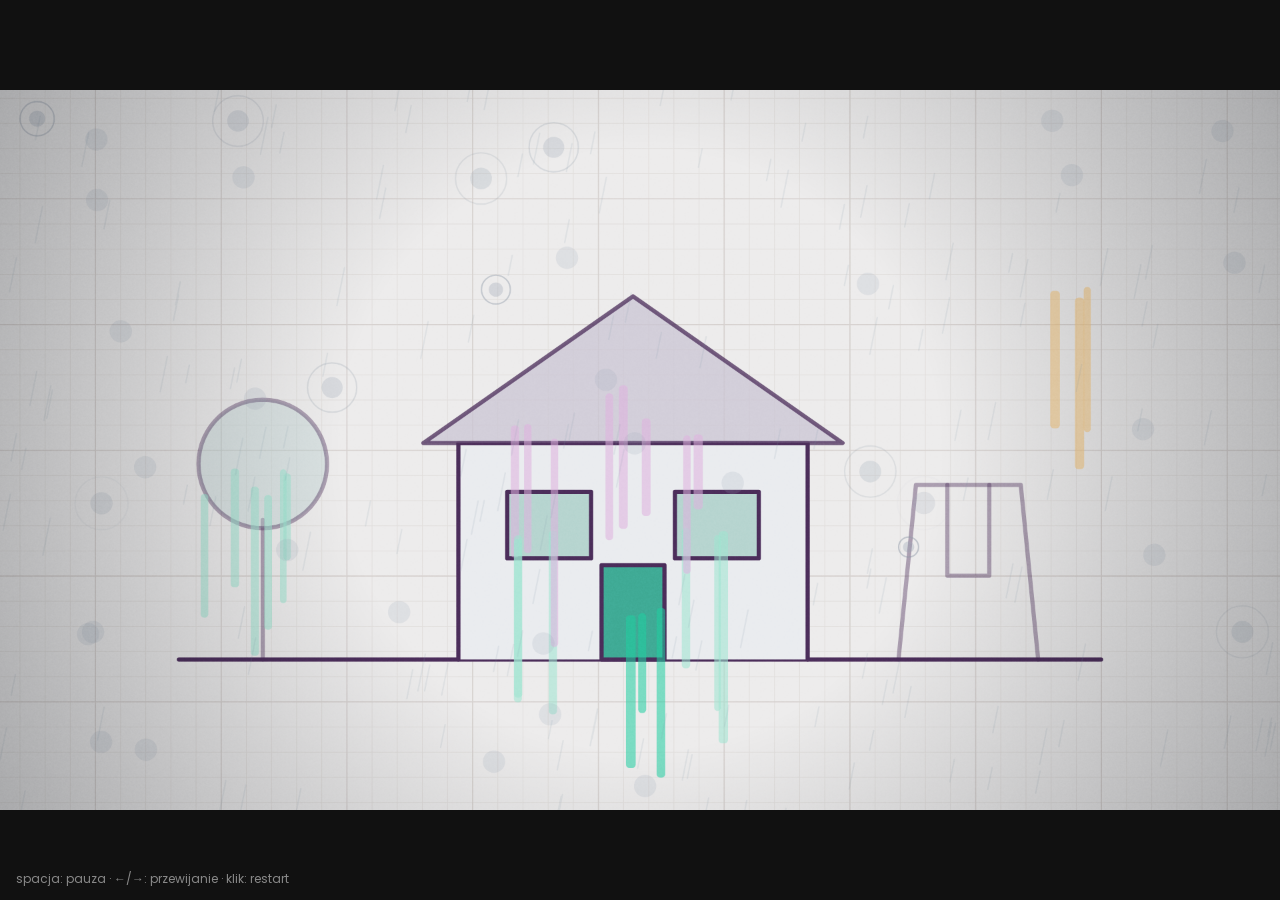
==== motion/budoexpert-dwa-swiaty/film.html @ 75840482 "Dwa światy budowania: explainer 2D z polskim lektorem wg storyboardu v3 Silnik animacji (film.html, " ====
<!doctype html>
<html lang="pl">
<head>
<meta charset="utf-8">
<meta name="viewport" content="width=device-width, initial-scale=1">
<title>Dwa światy budowania</title>
<link rel="stylesheet" href="../budoexpert-promo/fonts.css">
<style>
  html, body { margin: 0; height: 100%; background: #111; overflow: hidden; }
  body { display: grid; place-items: center; }
  canvas { width: min(100vw, calc(100vh * 16 / 9)); height: auto; display: block; }
  #hint { position: fixed; bottom: 12px; left: 16px; color: #ffffff80; font: 12px Poppins, sans-serif; }
</style>
</head>
<body>
<canvas id="c" width="1920" height="1080"></canvas>
<div id="hint">spacja: pauza · ←/→: przewijanie · klik: restart</div>
<script src="timeline.js"></script>
<script>
/* =====================================================================
   BUDOEXPERT — „Dwa światy budowania” (storyboard v3, 1920×1080, 25 kl/s)
   Deterministyczny render(t) → render.mjs renderuje go do MP4.
   Oś czasu (start i długość ujęć) liczy voiceover.py z długości kwestii lektora.
   Ujęcia: funkcje SH['01A'](ctx, u, d), u = czas od początku ujęcia, d = jego długość.
   ===================================================================== */
const W = 1920, H = 1080, FPS = window.TL.fps, DUR = window.TL.dur;
const Q = new URLSearchParams(location.search);
const SUBS = Q.get('subs') === '1';

/* Dźwięki zsynchronizowane z obrazem: [czas od początku ujęcia, nazwa, (długość)].
   soundtrack.py czyta ten blok, więc to jedyne miejsce, gdzie są te czasy. */
const CUES = /*CUES*/{
  "00A": [[0.15, "pencil", 2.9], [0.35, "pianoWarm"]],
  "00B": [[0.0, "drops", 3.0]],
  "01B": [[2.7, "sigh"]],
  "02A": [[0.0, "lampHum", 3.0]],
  "02B": [[0.55, "hit"], [1.25, "hit"], [1.95, "hit"]],
  "03A": [[0.7, "calc"], [0.95, "calc"], [1.15, "calc"], [1.3, "calc"], [3.6, "scribble", 1.3]],
  "03B": [[0.0, "childBreath", 3.0]],
  "03C": [[0.35, "sent"]],
  "04B": [[0.1, "phoneTone", 1.1], [1.0, "counter", 2.6]],
  "05A": [[3.2, "whoosh"]],
  "05B": [[0.25, "bell"], [3.1, "doorShut"]],
  "06B": [[0.9, "ding"]],
  "06C": [[0.0, "swell"]],
  "07A": [[1.1, "pop"]],
  "07B": [[1.7, "popCheck"], [2.6, "msgDing"]],
  "08A": [[0.3, "bright"], [0.75, "bright"], [1.2, "bright"], [2.2, "pop"]],
  "08B": [[0.85, "clap"]],
  "09A": [[0.0, "plane", 2.6], [1.3, "buzz", 1.6]],
  "09B": [[1.5, "tap"], [1.65, "confirm"]],
  "09C": [[0.7, "clink"], [1.9, "clink"], [2.6, "clink"]],
  "10A": [[0.0, "truck", 1.7], [0.3, "birds", 3.5], [1.7, "hiss"]],
  "10B": [[0.6, "popCheck"]],
  "11A": [[0.3, "msgDing"], [2.6, "click"], [2.65, "popCheck"]],
  "11B": [[0.4, "beep"], [1.1, "beep"]],
  "12A": [[0.6, "plink"], [0.9, "plink"], [1.2, "plink"], [1.5, "plink"]],
  "12B": [[0.0, "whoosh"], [0.9, "chordHit"]]
}/*END*/;
const cue = (id, i) => CUES[id][i][0];

/* ---------- paleta ---------- */
const O = { paper: '#E3E6EA', wall: '#C5CBD2', shadow: '#6E7884', night: '#2B323C', line: '#3B404B', rain: '#7D91A6',
  lamp: '#D8CFA2', alarm: '#9C5D5D', skin: '#CBC5BE', ink: '#3B404B' };
const N = { paper: '#FFF8F0', grid: '#F5E6D8', grid2: '#EED6C4', purple: '#6C0C79', purple2: '#520A5C', teal: '#20CFA3', teal2: '#17A884',
  sun: '#FFD38A', lamp: '#FFC978', ink: '#3B1442', skin: '#F6CBA6', cream: '#FCEBDB', lav: '#F3E6F5', wood: '#DDAA70' };

/* postacie: te same osoby w obu światach */
const CH = {
  inwestorka: { old: { hair: 'long', hairCol: '#6E6863', top: '#7F8B86', legs: '#4A5059', skin: O.skin, ink: O.ink },
                new: { hair: 'long', hairCol: '#8A4B2C', top: N.teal, legs: '#3B2440', skin: N.skin, ink: N.ink } },
  inwestor:   { old: { hair: 'short', hairCol: '#4B505A', top: '#5F6774', legs: '#454B55', skin: O.skin, ink: O.ink },
                new: { hair: 'short', hairCol: '#6B3A22', top: N.purple, legs: '#3B2440', skin: N.skin, ink: N.ink } },
  wykonawca:  { old: { hair: 'cap', hairCol: '#55595F', hatCol: '#5F6368', top: '#8A8273', legs: '#454B55', skin: O.skin, ink: O.ink },
                new: { hair: 'cap', hairCol: '#5B3420', hatCol: '#3B1442', top: '#E6A63C', legs: '#3B2440', skin: N.skin, ink: N.ink } },
  sprzedawca: { old: { hair: 'short', hairCol: '#55595F', top: '#A3A8A3', apron: '#6F7A72', legs: '#454B55', skin: O.skin, ink: O.ink },
                new: { hair: 'short', hairCol: '#7A4426', top: '#F2ECE6', apron: N.purple2, legs: '#3B2440', skin: N.skin, ink: N.ink } },
  ekipa:      { old: { hair: 'hard', hairCol: '#55595F', hatCol: '#B4AD98', top: '#7D8693', legs: '#454B55', skin: O.skin, ink: O.ink },
                new: { hair: 'hard', hairCol: '#5B3420', hatCol: '#F4C431', top: '#9C7BB4', legs: '#3B2440', skin: N.skin, ink: N.ink } },
  dziecko:    { old: { hair: 'short', hairCol: '#5A5F66', top: '#8A939C', legs: '#454B55', skin: O.skin, ink: O.ink },
                new: { hair: 'short', hairCol: '#5B3420', top: '#F2896B', legs: '#3B2440', skin: N.skin, ink: N.ink } },
  partnerka:  { new: { hair: 'long', hairCol: '#8A4B2C', top: '#E9A0BC', legs: '#3B2440', skin: N.skin, ink: N.ink } },
};
const who = (k, world, extra = {}) => Object.assign({}, CH[k][world], extra);

/* ---------- matematyka ---------- */
const clamp = (x, a = 0, b = 1) => Math.min(b, Math.max(a, x));
const lerp = (a, b, t) => a + (b - a) * t;
const P = (t, a, b) => clamp((t - a) / (b - a));
const TAU = Math.PI * 2;
const E = {
  inCubic: x => x * x * x, outCubic: x => 1 - Math.pow(1 - x, 3),
  inOutCubic: x => x < .5 ? 4 * x * x * x : 1 - Math.pow(-2 * x + 2, 3) / 2,
  inOutSine: x => -(Math.cos(Math.PI * x) - 1) / 2,
  outQuad: x => 1 - (1 - x) * (1 - x), inQuad: x => x * x,
  inExpo: x => x <= 0 ? 0 : Math.pow(2, 10 * x - 10), outExpo: x => x >= 1 ? 1 : 1 - Math.pow(2, -10 * x),
  outBack: (x, s = 1.70158) => x <= 0 ? 0 : 1 + (s + 1) * Math.pow(x - 1, 3) + s * Math.pow(x - 1, 2),
  spring: (x, f = 4.5, d = 5.5) => x <= 0 ? 0 : x >= 1 ? 1 : 1 - Math.exp(-d * x) * Math.cos(f * Math.PI * x),
};
function rng(seed) { return () => { seed |= 0; seed = seed + 0x6D2B79F5 | 0; let t = Math.imul(seed ^ seed >>> 15, 1 | seed); t = t + Math.imul(t ^ t >>> 7, 61 | t) ^ t; return ((t ^ t >>> 14) >>> 0) / 4294967296; }; }
const hex2 = h => { const n = parseInt(h.slice(1), 16); return [n >> 16, n >> 8 & 255, n & 255]; };
const rgba = (h, a = 1) => { const [r, g, b] = hex2(h); return `rgba(${r},${g},${b},${a})`; };
const mix = (h1, h2, t) => { const a = hex2(h1), b = hex2(h2); return '#' + a.map((v, i) => Math.round(lerp(v, b[i], clamp(t))).toString(16).padStart(2, '0')).join(''); };
const shade = (h, k) => k < 0 ? mix(h, '#000000', -k) : mix(h, '#ffffff', k);

/* ---------- rysowanie: podstawy ---------- */
function rr(ctx, x, y, w, h, r) { ctx.beginPath(); ctx.roundRect(x, y, w, h, r); }
function fillRR(ctx, x, y, w, h, r, col) { ctx.fillStyle = col; rr(ctx, x, y, w, h, r); ctx.fill(); }
function circ(ctx, x, y, r, col) { if (r <= 0) return; ctx.fillStyle = col; ctx.beginPath(); ctx.arc(x, y, r, 0, TAU); ctx.fill(); }
function ring(ctx, x, y, r, lw, col) { if (r <= 0) return; ctx.strokeStyle = col; ctx.lineWidth = lw; ctx.beginPath(); ctx.arc(x, y, r, 0, TAU); ctx.stroke(); }
function line(ctx, x1, y1, x2, y2, lw, col) { ctx.strokeStyle = col; ctx.lineWidth = lw; ctx.lineCap = 'round'; ctx.beginPath(); ctx.moveTo(x1, y1); ctx.lineTo(x2, y2); ctx.stroke(); }
function poly(ctx, pts, col) { ctx.beginPath(); pts.forEach(([x, y], i) => i ? ctx.lineTo(x, y) : ctx.moveTo(x, y)); ctx.closePath(); if (col) { ctx.fillStyle = col; ctx.fill(); } }
function txt(ctx, s, x, y, size, weight, col, align = 'left', ls = 0) {
  ctx.font = `${weight} ${size}px Poppins`; ctx.letterSpacing = ls + 'px'; ctx.fillStyle = col; ctx.textAlign = align; ctx.textBaseline = 'alphabetic';
  ctx.fillText(s, x, y); ctx.letterSpacing = '0px';
}
function tw(ctx, s, size, weight) { ctx.font = `${weight} ${size}px Poppins`; ctx.letterSpacing = '0px'; return ctx.measureText(s).width; }
function zoom(ctx, z, fx = W / 2, fy = H / 2) { ctx.translate(fx, fy); ctx.scale(z, z); ctx.translate(-fx, -fy); }
function popScale(ctx, k, x, y) { ctx.translate(x, y); ctx.scale(k, k); ctx.translate(-x, -y); }
function grid(ctx, bg, minor, major, step = 36, x0 = 0, y0 = 0, w = W, h = H) {
  ctx.fillStyle = bg; ctx.fillRect(x0, y0, w, h);
  for (const [col, every] of [[minor, 1], [major, 5]]) {
    ctx.strokeStyle = col; ctx.lineWidth = every > 1 ? 1.6 : 1; ctx.beginPath();
    for (let i = 0, x = x0; x <= x0 + w; x += step, i++) if (i % every === 0) { ctx.moveTo(Math.round(x) + .5, y0); ctx.lineTo(Math.round(x) + .5, y0 + h); }
    for (let i = 0, y = y0; y <= y0 + h; y += step, i++) if (i % every === 0) { ctx.moveTo(x0, Math.round(y) + .5); ctx.lineTo(x0 + w, Math.round(y) + .5); }
    ctx.stroke();
  }
}
function vgrad(ctx, y0, y1, c0, c1) { const g = ctx.createLinearGradient(0, y0, 0, y1); g.addColorStop(0, c0); g.addColorStop(1, c1); return g; }
function glow(ctx, x, y, r, col, a) { const g = ctx.createRadialGradient(x, y, 0, x, y, r); g.addColorStop(0, rgba(col, a)); g.addColorStop(1, rgba(col, 0)); ctx.fillStyle = g; ctx.fillRect(x - r, y - r, 2 * r, 2 * r); }

/* deszcz: deterministyczne smugi */
function rain(ctx, t, o = {}) {
  const { n = 200, col = O.rain, a = .55, len = 44, lw = 2.2, slant = .2, speed = 1700, seed = 7, w = W, h = H } = o;
  const r = rng(seed);
  ctx.save(); ctx.strokeStyle = col; ctx.globalAlpha *= a; ctx.lineWidth = lw; ctx.lineCap = 'round'; ctx.beginPath();
  for (let i = 0; i < n; i++) {
    const x0 = r() * (w + 500) - 100, y0 = r() * (h + 200), sp = speed * (.75 + .5 * r()), L = len * (.6 + .7 * r());
    const span = h + L + 100;
    const y = ((y0 + sp * t) % span + span) % span - L;
    const x = x0 - slant * y;
    ctx.moveTo(x, y); ctx.lineTo(x - slant * L, y + L);
  }
  ctx.stroke(); ctx.restore();
}

/* logo: turkusowy trójkąt z zaokrąglonymi rogami + napis */
function triPath(ctx, cx, cy, R, round = .2) {
  const p = [-90, 30, 150].map(a => [cx + R * Math.cos(a * Math.PI / 180), cy + R * Math.sin(a * Math.PI / 180)]);
  const rad = R * round, m = [(p[0][0] + p[2][0]) / 2, (p[0][1] + p[2][1]) / 2];
  ctx.beginPath(); ctx.moveTo(m[0], m[1]);
  ctx.arcTo(p[0][0], p[0][1], p[1][0], p[1][1], rad); ctx.arcTo(p[1][0], p[1][1], p[2][0], p[2][1], rad); ctx.arcTo(p[2][0], p[2][1], p[0][0], p[0][1], rad);
  ctx.closePath();
}
function tri(ctx, cx, cy, R, col, round) { triPath(ctx, cx, cy, R, round); ctx.fillStyle = col; ctx.fill(); }
function logo(ctx, x, y, size, triCol = N.teal, txtCol = '#fff', align = 'center', a = 1) {
  const R = size * .6, triW = R * Math.sqrt(3), gap = size * .26, w = tw(ctx, 'budoexpert', size, 600), total = triW + gap + w;
  const x0 = align === 'center' ? x - total / 2 : align === 'right' ? x - total : x;
  const base = y + size * .36;
  ctx.save(); ctx.globalAlpha *= a;
  tri(ctx, x0 + triW / 2, base - R / 2 - size * .02, R, triCol, .16);
  txt(ctx, 'budoexpert', x0 + triW + gap, base, size, 600, txtCol);
  ctx.restore();
  return total;
}
function check(ctx, x, y, r, k = 1, bg = N.teal, fg = '#fff') {
  if (k <= 0) return;
  ctx.save(); popScale(ctx, k, x, y); circ(ctx, x, y, r, bg);
  ctx.strokeStyle = fg; ctx.lineWidth = r * .24; ctx.lineCap = 'round'; ctx.lineJoin = 'round';
  ctx.beginPath(); ctx.moveTo(x - r * .42, y + r * .02); ctx.lineTo(x - r * .1, y + r * .33); ctx.lineTo(x + r * .45, y - r * .3); ctx.stroke();
  ctx.restore();
}
function star(ctx, x, y, r, col) {
  ctx.beginPath();
  for (let i = 0; i < 10; i++) { const a = -Math.PI / 2 + i * Math.PI / 5, rr_ = i % 2 ? r * .45 : r; ctx.lineTo(x + rr_ * Math.cos(a), y + rr_ * Math.sin(a)); }
  ctx.closePath(); ctx.fillStyle = col; ctx.fill();
}
function clock(ctx, x, y, r, h, m, sec, o = {}) {
  const face = o.face || '#D5D9DE', rim = o.rim || O.shadow, hand = o.hand || O.line;
  circ(ctx, x, y, r, face); ring(ctx, x, y, r - r * .06, r * .12, rim);
  for (let i = 0; i < 12; i++) { const a = i * TAU / 12; line(ctx, x + Math.sin(a) * r * .72, y - Math.cos(a) * r * .72, x + Math.sin(a) * r * .8, y - Math.cos(a) * r * .8, r * .04, rgba(hand, .7)); }
  const ha = ((h % 12) + m / 60) * TAU / 12, ma = (m / 60) * TAU;
  line(ctx, x, y, x + Math.sin(ha) * r * .45, y - Math.cos(ha) * r * .45, r * .09, hand);
  line(ctx, x, y, x + Math.sin(ma) * r * .68, y - Math.cos(ma) * r * .68, r * .06, hand);
  if (sec != null) { const sa = sec / 60 * TAU; line(ctx, x - Math.sin(sa) * r * .15, y + Math.cos(sa) * r * .15, x + Math.sin(sa) * r * .74, y - Math.cos(sa) * r * .74, r * .025, o.sec || O.alarm); }
  circ(ctx, x, y, r * .06, hand);
}
function bubble(ctx, x, y, w, h, tailX, tailY, col = '#fff', stroke = null) {
  ctx.beginPath(); ctx.roundRect(x, y, w, h, h / 2);
  ctx.moveTo(tailX - 22, y + h - 2); ctx.lineTo(tailX, tailY); ctx.lineTo(tailX + 18, y + h - 2);
  ctx.fillStyle = col; ctx.fill(); if (stroke) { ctx.strokeStyle = stroke; ctx.lineWidth = 4; ctx.stroke(); }
}
/* urządzenie z ekranem; bar=true → fioletowy pasek z logo (zawsze w nowym świecie) */
function device(ctx, x, y, w, h, o = {}) {
  const b = o.bezel ?? 18, r = o.r ?? 56;
  if (o.shadow !== false) { ctx.save(); ctx.fillStyle = 'rgba(59,20,66,.16)'; rr(ctx, x + 16, y + 26, w, h, r); ctx.fill(); ctx.restore(); }
  fillRR(ctx, x, y, w, h, r, o.frame || '#2A0F30');
  const sx = x + b, sy = y + b, sw = w - 2 * b, sh = h - 2 * b;
  fillRR(ctx, sx, sy, sw, sh, Math.max(4, r - b), o.screen || '#fff');
  let barH = 0;
  if (o.bar) {
    barH = o.barH || 96;
    ctx.save(); rr(ctx, sx, sy, sw, sh, Math.max(4, r - b)); ctx.clip();
    ctx.fillStyle = N.purple; ctx.fillRect(sx, sy, sw, barH);
    const ls = o.logoSize || barH * .36;
    const lw_ = logo(ctx, sx + barH * .32, sy + barH / 2, ls, N.teal, '#fff', 'left');
    if (o.title) txt(ctx, o.title, o.titleRight ? sx + sw - barH * .32 : sx + barH * .32 + lw_ + ls * .7, sy + barH / 2 + ls * .3, ls * .78, 400, 'rgba(255,255,255,.85)', o.titleRight ? 'right' : 'left');
    ctx.restore();
  }
  return { x: sx, y: sy + barH, w: sw, h: sh - barH, top: sy };
}
function pill(ctx, x, y, w, h, bg, label, size, fg, weight = 600) { fillRR(ctx, x, y, w, h, h / 2, bg); if (label) txt(ctx, label, x + w / 2, y + h / 2 + size * .36, size, weight, fg, 'center'); }

/* ---------- postacie ---------- */
function hairBack(ctx, r, o) {
  if (o.hair === 'long') { fillRR(ctx, -r * 1.1, -r * 1.06, r * 2.2, r * (o.back ? 2.5 : 2.15), [r, r, r * .35, r * .35], o.hairCol); }
}
function hairFront(ctx, r, o) {
  ctx.save(); ctx.beginPath(); ctx.arc(0, 0, r * 1.06, 0, TAU); ctx.clip();
  ctx.fillStyle = o.hairCol;
  if (o.back) { ctx.fillRect(-r * 1.2, -r * 1.2, r * 2.4, r * (o.hair === 'long' ? 2.4 : 1.95)); ctx.restore(); }
  else {
    if (o.hair === 'long') poly(ctx, [[-r * 1.2, -r * 1.2], [r * 1.2, -r * 1.2], [r * 1.2, -r * .05], [r * .82, -r * .32], [r * .15, -r * .52], [-r * .5, -r * .38], [-r * 1.2, r * .1]]);
    else poly(ctx, [[-r * 1.2, -r * 1.2], [r * 1.2, -r * 1.2], [r * 1.2, -r * .3], [r * .7, -r * .5], [0, -r * .6], [-r * .75, -r * .45], [-r * 1.2, -r * .2]]);
    ctx.fill(); ctx.restore();
  }
  if (o.hair === 'cap' && !o.noHat) {
    ctx.save(); ctx.beginPath(); ctx.arc(0, 0, r * 1.07, 0, TAU); ctx.clip(); ctx.fillStyle = o.hatCol; ctx.fillRect(-r * 1.2, -r * 1.2, r * 2.4, r * .82); ctx.restore();
    fillRR(ctx, -r * .95, -r * .44, r * 1.9, r * .2, r * .1, shade(o.hatCol, -.18));
    if (!o.back) fillRR(ctx, -r * .1, -r * .46, r * 1.25, r * .2, r * .1, shade(o.hatCol, -.28));
  }
  if (o.hair === 'hard') {
    ctx.fillStyle = o.hatCol; ctx.beginPath(); ctx.ellipse(0, -r * .32, r * 1.04, r * .92, 0, Math.PI, TAU); ctx.fill();
    fillRR(ctx, -r * 1.3, -r * .4, r * 2.6, r * .2, r * .1, shade(o.hatCol, -.12));
    fillRR(ctx, -r * .1, -r * 1.2, r * .2, r * .8, r * .1, shade(o.hatCol, .2));
  }
}
function face(ctx, r, o) {
  const f = o.face || {}, ink = o.ink, lx = (f.lx || 0) * r, ly = (f.ly || 0) * r;
  const ex = r * .34, ey = -r * .02 + ly;
  const eyes = f.eyes || 'open';
  ctx.strokeStyle = ink; ctx.fillStyle = ink; ctx.lineCap = 'round'; ctx.lineWidth = r * .07;
  for (const sx of [-1, 1]) {
    const x = sx * ex + lx;
    if (eyes === 'open') circ(ctx, x, ey, r * .085, ink);
    else if (eyes === 'closed') { ctx.beginPath(); ctx.arc(x, ey - r * .03, r * .12, .15 * Math.PI, .85 * Math.PI); ctx.stroke(); }
    else if (eyes === 'happy') { ctx.beginPath(); ctx.arc(x, ey + r * .06, r * .12, 1.15 * Math.PI, 1.85 * Math.PI); ctx.stroke(); }
    else if (eyes === 'half') { line(ctx, x - r * .12, ey, x + r * .12, ey, r * .06, ink); circ(ctx, x, ey + r * .05, r * .05, ink); }
  }
  if (f.brows === 'sad') for (const sx of [-1, 1]) line(ctx, sx * ex + lx - sx * r * .13, ey - r * .3, sx * ex + lx + sx * r * .12, ey - r * .2, r * .05, ink);
  if (o.cheeks) for (const sx of [-1, 1]) circ(ctx, sx * r * .52 + lx, r * .22 + ly, r * .12, 'rgba(240,120,110,.28)');
  const my = r * .4 + ly, mw = r * (f.mw || .3);
  ctx.lineWidth = r * .07;
  switch (f.mouth || 'flat') {
    case 'sad': ctx.beginPath(); ctx.arc(lx, my + mw * .9, mw, 1.2 * Math.PI, 1.8 * Math.PI); ctx.stroke(); break;
    case 'smile': ctx.beginPath(); ctx.arc(lx, my - mw * .7, mw, .2 * Math.PI, .8 * Math.PI); ctx.stroke(); break;
    case 'laugh': ctx.beginPath(); ctx.arc(lx, my - r * .08, mw * 1.05, 0, Math.PI); ctx.closePath(); ctx.fillStyle = ink; ctx.fill(); break;
    case 'o': ring(ctx, lx, my, r * .08, r * .05, ink); break;
    case 'none': break;
    default: line(ctx, lx - mw * .6, my, lx + mw * .6, my, r * .06, ink);
  }
}
/* o: x, y (stopy), s (skala), wygląd z CH, face, tilt, hdx/hdy (przesunięcie głowy), dy (ciało), seated, back,
   armL/armR: {e:[x,y], h:[x,y]} względem barku (x na zewnątrz), albo {abs:[x,y]} */
function person(ctx, o) {
  const s = o.s || 1, x = o.x, G = o.y;
  const legH = 95 * s, bw = 130 * s * (o.wide || 1), r = 50 * s * (o.headK || 1);
  const bodyBot = G - legH, bodyTop = bodyBot - 165 * s * (o.tall || 1) + (o.dy || 0) * s;
  const lean = (o.lean || 0) * s;
  if (!o.seated) {
    ctx.fillStyle = o.legs;
    for (const sx of [-1, 1]) { rr(ctx, x + sx * 26 * s - 14 * s + (o.step ? sx * o.step * s : 0), bodyBot - 12 * s, 28 * s, legH + 12 * s, 10 * s); ctx.fill(); }
  }
  ctx.save(); ctx.translate(lean, 0);
  fillRR(ctx, x - bw / 2, bodyTop, bw, bodyBot - bodyTop + (o.seated ? 30 * s : 0), [bw * .42, bw * .42, 16 * s, 16 * s], o.top);
  if (o.apron) fillRR(ctx, x - bw * .3, bodyTop + 40 * s, bw * .6, bodyBot - bodyTop - 40 * s + (o.seated ? 30 * s : 0), [8 * s, 8 * s, 6 * s, 6 * s], o.apron);
  const hx = x + (o.hdx || 0) * s, hy = bodyTop - 36 * s + (o.hdy || 0) * s;
  ctx.save(); ctx.translate(hx, hy); ctx.rotate(o.tilt || 0);
  hairBack(ctx, r, o);
  circ(ctx, 0, 0, r, o.skin);
  if (!o.back) face(ctx, r, o);
  hairFront(ctx, r, o);
  ctx.restore();
  for (const side of [-1, 1]) {
    const arm = side < 0 ? o.armL : o.armR; if (!arm) continue;
    const sx = x + side * (bw / 2 - 18 * s), sy = bodyTop + 36 * s;
    let hxp, hyp, ex, ey;
    if (arm.abs) { [hxp, hyp] = arm.abs; ex = (sx + hxp) / 2 + side * 12 * s; ey = (sy + hyp) / 2 + 10 * s; }
    else { hxp = sx + side * arm.h[0] * s; hyp = sy + arm.h[1] * s; ex = arm.e ? sx + side * arm.e[0] * s : (sx + hxp) / 2; ey = arm.e ? sy + arm.e[1] * s : (sy + hyp) / 2; }
    if (arm.behind) { arm.behind(ctx, hxp, hyp, s); }
    ctx.strokeStyle = shade(o.top, -.1); ctx.lineWidth = 30 * s; ctx.lineCap = 'round'; ctx.lineJoin = 'round';
    ctx.beginPath(); ctx.moveTo(sx, sy); ctx.lineTo(ex, ey); ctx.lineTo(hxp, hyp); ctx.stroke();
    if (arm.hold) arm.hold(ctx, hxp, hyp, s);
    circ(ctx, hxp, hyp, 14 * s, o.skin);
    if (arm.front) arm.front(ctx, hxp, hyp, s);
  }
  ctx.restore();
  return { hx: hx + lean, hy, r, bodyTop, bodyBot, x: x + lean };
}
const holdCup = col => (ctx, x, y, s) => { fillRR(ctx, x - 13 * s, y - 34 * s, 26 * s, 32 * s, 5 * s, col); };
const holdPhone = (col, scr) => (ctx, x, y, s) => { ctx.save(); ctx.translate(x, y - 22 * s); ctx.rotate(-.12); fillRR(ctx, -15 * s, -28 * s, 30 * s, 54 * s, 6 * s, col); if (scr) fillRR(ctx, -11 * s, -23 * s, 22 * s, 42 * s, 3 * s, scr); ctx.restore(); };
const holdBrick = (ctx, x, y, s) => { fillRR(ctx, x - 40 * s, y - 30 * s, 80 * s, 34 * s, 4 * s, '#D9784E'); ctx.strokeStyle = 'rgba(0,0,0,.15)'; ctx.lineWidth = 2; ctx.strokeRect(x - 40 * s, y - 30 * s, 80 * s, 34 * s); };

/* ---------- elementy scenografii ---------- */
function houseShell(ctx, x, y, s, pal) {   // niedokończony dom: mury bez dachu, x,y = lewy dolny róg
  const c = Object.assign({ wall: O.wall, line: '#9AA2AC', hole: '#7F8994', door: O.shadow, scaf: '#5B6370', edge: '#A9B1BA' }, pal);
  const L = [[0, 0], [0, -170], [70, -170], [70, -205], [250, -205], [250, -245], [420, -245], [420, 0]].map(([a, b]) => [x + a * s, y + b * s]);
  poly(ctx, L, c.wall);
  ctx.save(); poly(ctx, L); ctx.clip();
  ctx.strokeStyle = c.line; ctx.lineWidth = 1.6 * s; ctx.beginPath();
  for (let yy = y - 14 * s; yy > y - 250 * s; yy -= 14 * s) { ctx.moveTo(x, yy); ctx.lineTo(x + 420 * s, yy); }
  ctx.stroke(); ctx.restore();
  ctx.strokeStyle = c.edge; ctx.lineWidth = 3 * s; poly(ctx, L); ctx.stroke();
  fillRR(ctx, x + 45 * s, y - 135 * s, 70 * s, 55 * s, 2, c.hole);
  fillRR(ctx, x + 285 * s, y - 175 * s, 75 * s, 55 * s, 2, c.hole);
  fillRR(ctx, x + 165 * s, y - 120 * s, 60 * s, 120 * s, 2, c.door);
  const sx = x + 450 * s;
  ctx.strokeStyle = c.scaf; ctx.lineWidth = 4 * s; ctx.beginPath();
  for (const k of [0, 40, 80]) { ctx.moveTo(sx + k * s, y); ctx.lineTo(sx + k * s, y - 270 * s); }
  for (const k of [60, 130, 200, 260]) { ctx.moveTo(sx - 6 * s, y - k * s); ctx.lineTo(sx + 86 * s, y - k * s); }
  ctx.moveTo(sx, y - 60 * s); ctx.lineTo(sx + 80 * s, y - 130 * s); ctx.moveTo(sx, y - 130 * s); ctx.lineTo(sx + 80 * s, y - 200 * s);
  ctx.stroke();
}
function pendantLamp(ctx, x, top, col, a, shadeCol, len = 215, reach = 870) {
  line(ctx, x, top, x, top + len, 4, shadeCol);
  const g = ctx.createLinearGradient(0, top + len + 50, 0, reach);
  g.addColorStop(0, rgba(col, a)); g.addColorStop(1, rgba(col, a * .15));
  poly(ctx, [[x - 78, top + len + 48], [x + 78, top + len + 48], [x + 430, reach], [x - 430, reach]]); ctx.fillStyle = g; ctx.fill();
  poly(ctx, [[x - 38, top + len], [x + 38, top + len], [x + 92, top + len + 50], [x - 92, top + len + 50]], shadeCol);
  ctx.save(); ctx.fillStyle = rgba(col, Math.min(1, a * 3)); ctx.beginPath(); ctx.ellipse(x, top + len + 50, 60, 10, 0, 0, Math.PI); ctx.fill(); ctx.restore();
}
function windowPane(ctx, x, y, w, h, o) {
  fillRR(ctx, x - 12, y - 12, w + 24, h + 24, 6, o.frame);
  ctx.save(); rr(ctx, x, y, w, h, 2); ctx.clip();
  ctx.fillStyle = o.glass; ctx.fillRect(x, y, w, h);
  if (o.sun) circ(ctx, x + w * o.sun[0], y + h * o.sun[1], o.sun[2], N.sun);
  if (o.rain != null) rain(ctx, o.rain, { n: 40, col: '#5D6876', a: .8, len: 30, lw: 2, speed: 900, seed: 3, w: x + w + 200, h: y + h });
  ctx.restore();
  line(ctx, x + w / 2, y, x + w / 2, y + h, 10, o.frame);
}
function oldTable(ctx, x0 = 420, x1 = 1500, y = 760, col = '#59606A') {
  fillRR(ctx, x0, y, x1 - x0, 26, 4, col);
  ctx.fillStyle = shade(col, -.15); ctx.fillRect(x0 + 50, y + 26, 24, 400); ctx.fillRect(x1 - 74, y + 26, 24, 400);
}
function pallet(ctx, x, y, w, col) {
  ctx.fillStyle = col; ctx.fillRect(x, y - 16, w, 16);
  ctx.fillStyle = shade(col, -.2); for (const k of [0, .45, .9]) ctx.fillRect(x + w * k, y, w * .1, 14);
  ctx.fillStyle = shade(col, .1); ctx.fillRect(x, y - 26, w, 10);
}
function bricksStack(ctx, x, y, w, rows, col = '#D9784E') {
  const bw = w / 3, bh = 34;
  for (let rI = 0; rI < rows; rI++) for (let c = 0; c < 3; c++) {
    fillRR(ctx, x + c * bw + 2, y - (rI + 1) * bh + 2, bw - 4, bh - 4, 3, rI % 2 ? col : shade(col, -.06));
    ctx.strokeStyle = 'rgba(80,30,20,.25)'; ctx.lineWidth = 2; ctx.beginPath(); ctx.moveTo(x + c * bw + bw / 2, y - (rI + 1) * bh + 4); ctx.lineTo(x + c * bw + bw / 2, y - rI * bh - 4); ctx.stroke();
  }
}
function shelves(ctx, x0, x1, ys, board, boxCols, seed) {
  const r = rng(seed);
  for (const y of ys) {
    let x = x0 + 20;
    while (x < x1 - 70) {
      const bw = 62 + r() * 26, bh = 70 + r() * 24;
      fillRR(ctx, x, y - bh, bw, bh, 4, boxCols[Math.floor(r() * boxCols.length)]);
      x += bw + 18 + r() * 14;
    }
    ctx.fillStyle = board; ctx.fillRect(x0, y, x1 - x0, 12);
  }
}

/* ---------- STARY ŚWIAT ---------- */
const SH = {};

/* 00: marzenie narysowane kreską, potem zmyte deszczem */
const DREAM = (() => {
  const C = (cx, cy, R, n = 60) => Array.from({ length: n + 1 }, (_, i) => [cx + R * Math.cos(-Math.PI / 2 + i * TAU / n), cy + R * Math.sin(-Math.PI / 2 + i * TAU / n)]);
  const R = (x, y, w, h) => [[x, y], [x + w, y], [x + w, y + h], [x, y + h], [x, y]];
  return [
    { k: 'ground', pts: [[300, 840], [1620, 840]], t: [0.1, 0.55] },
    { k: 'walls', pts: [[700, 840], [700, 530], [1200, 530], [1200, 840]], t: [0.45, 1.15], fill: '#FFFFFF' },
    { k: 'roof', pts: [[650, 530], [950, 320], [1250, 530], [650, 530]], t: [1.05, 1.6], fill: '#F0D3F0' },
    { k: 'win1', pts: R(770, 600, 120, 95), t: [1.45, 1.75], fill: '#CFF5EA' },
    { k: 'win2', pts: R(1010, 600, 120, 95), t: [1.6, 1.9], fill: '#CFF5EA' },
    { k: 'door', pts: R(905, 705, 90, 135), t: [1.8, 2.1], fill: N.teal },
    { k: 'trunk', pts: [[420, 840], [420, 640]], t: [2.0, 2.2] },
    { k: 'tree', pts: C(420, 560, 92), t: [2.15, 2.6], fill: '#BDEFE0' },
    { k: 'swing', pts: [[1330, 840], [1355, 590], [1505, 590], [1530, 840]], t: [2.35, 2.7] },
    { k: 'rope', pts: [[1400, 590], [1400, 720], [1460, 720], [1460, 590]], t: [2.6, 2.85] },
    { k: 'sun', pts: C(1600, 300, 62), t: [2.7, 3.1], fill: N.sun, noStroke: true },
  ];
})();
function partialPath(ctx, pts, p) {
  let total = 0; const seg = [];
  for (let i = 1; i < pts.length; i++) { const d = Math.hypot(pts[i][0] - pts[i - 1][0], pts[i][1] - pts[i - 1][1]); seg.push(d); total += d; }
  let rem = total * p; ctx.beginPath(); ctx.moveTo(pts[0][0], pts[0][1]); let tip = pts[0];
  for (let i = 1; i < pts.length && rem > 0; i++) {
    const k = Math.min(1, rem / seg[i - 1]); tip = [lerp(pts[i - 1][0], pts[i][0], k), lerp(pts[i - 1][1], pts[i][1], k)];
    ctx.lineTo(tip[0], tip[1]); rem -= seg[i - 1];
  }
  return tip;
}
function dream(ctx, u, wash) {   // wash 0..1 – papier szarzeje, kolor spływa, szkic zamienia się w dom z 01A
  const bg = mix(N.paper, O.paper, wash), g1 = mix(N.grid, '#D7DBE0', wash), g2 = mix(N.grid2, '#CBD0D6', wash);
  grid(ctx, bg, g1, g2, 36);
  const ink = mix(N.purple, O.line, wash);
  let tip = null;
  for (const el of DREAM) {
    const p = E.inOutSine(P(u, el.t[0], el.t[1])); if (p <= 0) continue;
    const fade = el.k === 'sun' ? 1 - P(wash, .1, .5) : (['tree', 'trunk', 'swing', 'rope'].includes(el.k) ? 1 - P(wash, .35, .85) : el.k === 'roof' ? 1 - P(wash, .55, .95) : 1);
    if (fade <= 0) continue;
    ctx.save(); ctx.globalAlpha = fade;
    if (el.fill) {
      const fa = P(u, el.t[1] - .05, el.t[1] + .35);
      let col = el.fill;
      if (el.k === 'walls') col = mix('#FFFFFF', O.wall, P(wash, .45, 1));
      else if (el.k.startsWith('win')) col = mix(el.fill, '#7F8994', P(wash, .5, 1));
      else if (el.k === 'door') col = mix(el.fill, O.shadow, P(wash, .4, 1));
      else col = mix(el.fill, '#B9BFC6', wash);
      if (fa > 0) { ctx.globalAlpha = fade * fa; poly(ctx, el.pts, col); }
      ctx.globalAlpha = fade;
    }
    if (!el.noStroke) {
      ctx.strokeStyle = ink; ctx.lineWidth = 6; ctx.lineCap = 'round'; ctx.lineJoin = 'round';
      const t_ = partialPath(ctx, el.pts, p); ctx.stroke(); if (p < 1) tip = t_;
    }
    ctx.restore();
  }
  if (tip && wash === 0) { circ(ctx, tip[0], tip[1], 9, N.purple); glow(ctx, tip[0], tip[1], 40, N.purple, .25); }
}
SH['00A'] = (ctx, u, d) => {
  ctx.save(); zoom(ctx, lerp(1, 1.03, u / d)); dream(ctx, u, 0); ctx.restore();
};
SH['00B'] = (ctx, u, d) => {
  const wash = E.inOutSine(P(u, 0.3, d - .2));
  ctx.save(); zoom(ctx, lerp(1.03, 1.06, u / d));
  dream(ctx, 99, wash);
  // smugi farby spływające z kolorowych miejsc
  const r = rng(11);
  const src = [[830, 650, '#9FE6D2'], [1070, 650, '#9FE6D2'], [950, 770, N.teal], [950, 470, '#E0B2E0'], [820, 500, '#E0B2E0'], [420, 560, '#9FE6D2'], [1600, 300, '#F8C67A'], [380, 600, '#9FE6D2'], [1080, 500, '#E0B2E0']];
  for (let i = 0; i < 26; i++) {
    const s_ = src[i % src.length], t0 = .2 + r() * 1.6, x = s_[0] + (r() - .5) * 110, y = s_[1] + (r() - .5) * 50;
    const k = E.outCubic(P(u, t0, t0 + 1.4)); if (k <= 0) continue;
    ctx.globalAlpha = .55 * (1 - .6 * P(u, 2.2, 3));
    fillRR(ctx, x - 4, y, 9 + r() * 5, 30 + k * (120 + r() * 160), 5, s_[2]);
  }
  ctx.globalAlpha = 1;
  // krople na papierze
  for (let i = 0; i < 70; i++) {
    const t0 = Math.pow(r(), .7) * 2.6, x = r() * W, y = r() * H, k = P(u, t0, t0 + .5);
    if (k <= 0) continue;
    ctx.globalAlpha = .35 * (1 - k * .5); circ(ctx, x, y, 6 + 10 * E.outCubic(k), '#9AA6B4');
    ctx.globalAlpha = .5 * (1 - k); ring(ctx, x, y, 8 + 30 * E.outCubic(k), 2, '#8C98A6');
  }
  ctx.globalAlpha = 1;
  ctx.restore();
  ctx.save(); ctx.globalAlpha = E.inQuad(P(u, .6, d)); rain(ctx, u, { n: 240, a: .5, seed: 21 }); ctx.restore();
};

function rainyDay(ctx) {
  ctx.fillStyle = vgrad(ctx, 0, 720, '#C9CED6', '#BAC1CA'); ctx.fillRect(0, 0, W, 720);
  ctx.fillStyle = vgrad(ctx, 720, H, '#AAB1BA', '#9AA2AC'); ctx.fillRect(0, 720, W, H - 720);
}
function puddle(ctx, x, y, w, t, seed) {
  ctx.fillStyle = '#97A0AA'; ctx.beginPath(); ctx.ellipse(x, y, w, w * .12, 0, 0, TAU); ctx.fill();
  const r = rng(seed);
  ctx.save(); ctx.beginPath(); ctx.ellipse(x, y, w, w * .12, 0, 0, TAU); ctx.clip();
  for (let i = 0; i < 6; i++) { const ph = (t * .9 + r()) % 1, px = x + (r() - .5) * w * 1.4, py = y + (r() - .5) * w * .12; ctx.globalAlpha = 1 - ph; ctx.strokeStyle = '#C3CAD2'; ctx.lineWidth = 2; ctx.beginPath(); ctx.ellipse(px, py, 6 + ph * 40, (6 + ph * 40) * .25, 0, 0, TAU); ctx.stroke(); }
  ctx.restore(); ctx.globalAlpha = 1;
}
function umbrella(ctx, cx, rim, rx, ry, col, handleY) {
  line(ctx, cx, rim - ry, cx, handleY, 6, '#2E333B');
  ctx.strokeStyle = '#2E333B'; ctx.lineWidth = 6; ctx.beginPath(); ctx.arc(cx - 14, handleY, 14, 0, Math.PI); ctx.stroke();
  ctx.fillStyle = col; ctx.beginPath(); ctx.moveTo(cx - rx, rim);
  ctx.ellipse(cx, rim, rx, ry, 0, Math.PI, TAU);
  const n = 6; for (let i = n; i > 0; i--) { const x0 = cx + rx - (2 * rx / n) * (n - i), x1 = x0 - 2 * rx / n; ctx.quadraticCurveTo((x0 + x1) / 2, rim - ry * .14, x1, rim); }
  ctx.fill();
  circ(ctx, cx, rim - ry - 6, 8, '#2E333B');
}
SH['01A'] = (ctx, u, d) => {
  ctx.save(); zoom(ctx, lerp(1, 1.08, E.inOutSine(u / d)), 900, 620);
  rainyDay(ctx);
  rain(ctx, u + 3, { n: 120, a: .3, len: 30, lw: 1.5, speed: 1200, seed: 5 });
  houseShell(ctx, 1000, 735, 1.25, {});
  poly(ctx, [[180, 740], [300, 690], [420, 740]], '#9C9585');
  puddle(ctx, 470, 850, 170, u, 1); puddle(ctx, 1380, 900, 210, u + .4, 2);
  const s = 1.25, G = 965;
  person(ctx, Object.assign(who('inwestorka', 'old'), { x: 590, y: G, s, back: true }));
  person(ctx, Object.assign(who('inwestor', 'old'), { x: 715, y: G, s, back: true, armL: { e: [-10, 55], h: [40, 10] } }));
  umbrella(ctx, 650, 515, 210, 115, '#3B404B', 660);
  ctx.restore();
  rain(ctx, u, { n: 260, a: .55, seed: 9 });
};
SH['01B'] = (ctx, u, d) => {
  ctx.save(); zoom(ctx, lerp(1, 1.045, u / d), 960, 600);
  ctx.fillStyle = vgrad(ctx, 0, H, '#C6CCD3', '#AEB6BF'); ctx.fillRect(0, 0, W, H);
  ctx.save(); ctx.filter = 'blur(7px)'; ctx.globalAlpha = .75; houseShell(ctx, 1150, 1000, 2.1, { wall: '#B9C0C8', line: '#AAB2BB', edge: '#B0B8C0', hole: '#949DA7', door: '#8E98A3', scaf: '#8D96A1' }); ctx.restore();
  rain(ctx, u + 7, { n: 110, a: .3, len: 34, lw: 1.6, speed: 1300, seed: 15 });
  const s = 2.3, G = 1350;
  const lean = E.inOutCubic(P(u, .5, 2.6));
  const sigh = Math.sin(Math.PI * P(u, 2.7, 4.3));
  line(ctx, 930, 140, 930, 1080, 9, '#2E333B');
  person(ctx, Object.assign(who('inwestorka', 'old'), { x: 790, y: G, s, face: { eyes: 'closed', mouth: 'flat', mw: .22 }, tilt: lean * .24, hdx: lean * 26, hdy: lean * 10 }));
  person(ctx, Object.assign(who('inwestor', 'old'), { x: 1085, y: G, s, dy: -9 * sigh, face: { eyes: 'open', mouth: 'sad', brows: 'sad', ly: sigh * .03 } }));
  umbrella(ctx, 930, 330, 600, 240, '#3B404B', 1200);
  // krople spływające z krawędzi parasola
  const r = rng(4);
  for (let i = 0; i < 12; i++) {
    const x = 930 + (r() * 2 - 1) * 560, ph = (u * (.6 + r() * .5) + r()) % 1;
    const y = 335 + E.inQuad(ph) * 800;
    ctx.globalAlpha = .7 * (1 - ph * .5); fillRR(ctx, x - 3, y, 6, 18 + 24 * ph, 3, '#8494A6');
  }
  ctx.globalAlpha = 1;
  ctx.restore();
  rain(ctx, u, { n: 90, a: .45, len: 70, lw: 3, speed: 2100, seed: 31 });
};

/* 02: noc, kuchnia, trzy wyceny */
function nightRoom(ctx, u, o = {}) {
  ctx.fillStyle = '#2C333D'; ctx.fillRect(0, 0, W, H);
  ctx.fillStyle = '#252B34'; ctx.fillRect(0, 880, W, H - 880);
  if (o.win !== false) windowPane(ctx, o.winX ?? 1180, 170, 250, 220, { frame: '#46505B', glass: '#1D232B', rain: u });
  const flick = 1 - .06 * Math.max(0, Math.sin(u * 37) * Math.sin(u * 13.3));
  pendantLamp(ctx, o.lampX ?? 960, 0, O.lamp, .26 * flick, '#4A515C');
}
SH['02A'] = (ctx, u, d) => {
  ctx.save();
  zoom(ctx, 1 + .12 * E.inCubic(P(u, d - .9, d)), 960, 760);
  nightRoom(ctx, u);
  txt(ctx, '23:40', 1305, 455, 40, 600, '#8E98A3', 'center', 2);
  const s = 1.4, G = 935;
  person(ctx, Object.assign(who('inwestorka', 'old'), { x: 760, y: G, s, seated: true, face: { eyes: 'open', mouth: 'sad', brows: 'sad', ly: .05 } }));
  person(ctx, Object.assign(who('inwestor', 'old'), { x: 1160, y: G, s, seated: true, face: { eyes: 'half', mouth: 'flat' } }));
  oldTable(ctx);
  for (const [x, a] of [[860, -.06], [960, 0], [1062, .07]]) { ctx.save(); ctx.translate(x, 748); ctx.rotate(a); fillRR(ctx, -48, -10, 96, 22, 2, '#E3E6EA'); ctx.restore(); }
  ctx.restore();
};
SH['02B'] = (ctx, u, d) => {
  ctx.save(); zoom(ctx, lerp(1.04, 1, E.outCubic(P(u, 0, .6))) * lerp(1, 1.04, u / d));
  ctx.fillStyle = '#6E685E'; ctx.fillRect(0, 0, W, H);
  ctx.strokeStyle = 'rgba(0,0,0,.08)'; ctx.lineWidth = 3; for (let y = 40; y < H; y += 95) { ctx.beginPath(); ctx.moveTo(0, y); ctx.bezierCurveTo(600, y + 20, 1300, y - 20, W, y + 8); ctx.stroke(); }
  const cards = [[560, 560, -.07, '390 000 zł'], [960, 540, .02, '540 000 zł'], [1360, 565, .08, '710 000 zł']];
  cards.forEach(([x, y, a, amt], i) => {
    const t0 = cue('02B', i), k = P(u, t0, t0 + .35), hop = Math.sin(Math.PI * k) * (k < 1 ? 1 : 0);
    ctx.save(); ctx.translate(x, y - 16 * hop); ctx.rotate(a + .02 * hop);
    ctx.fillStyle = 'rgba(0,0,0,.22)'; rr(ctx, -150 + 10, -200 + 14, 300, 400, 6); ctx.fill();
    fillRR(ctx, -150, -200, 300, 400, 6, '#EEF0F2');
    txt(ctx, 'WYCENA', -110, -140, 30, 700, '#3B404B', 'left', 1);
    for (let l = 0; l < 6; l++) line(ctx, -110, -100 + l * 28, 110 - (l % 3) * 30, -100 + l * 28, 3, '#A4ACB5');
    line(ctx, -110, 90, 110, 90, 2, '#7E8792');
    txt(ctx, 'RAZEM:', -110, 125, 20, 600, '#6E7884');
    if (u >= t0) { const sc = lerp(1.45, 1, E.outCubic(P(u, t0, t0 + .22))); ctx.save(); popScale(ctx, sc, -110, 172); txt(ctx, amt, -110, 175, 44, 700, '#2B323C'); ctx.restore(); }
    ctx.restore();
  });
  const g = ctx.createRadialGradient(W / 2, H / 2, 300, W / 2, H / 2, 1100); g.addColorStop(0, 'rgba(0,0,0,0)'); g.addColorStop(1, 'rgba(0,0,0,.45)'); ctx.fillStyle = g; ctx.fillRect(0, 0, W, H);
  ctx.restore();
};

/* 03: wykonawca, wyceny po nocach */
SH['03A'] = (ctx, u, d) => {
  ctx.save();
  const pan = E.inCubic(P(u, d - .9, d));
  ctx.translate(-380 * pan, 0);
  nightRoom(ctx, u, { win: false });
  clock(ctx, 1380, 330, 86, 1, 12, Math.floor(u) + 14);
  ctx.fillStyle = '#20252D'; ctx.fillRect(1950, 0, 600, H);
  const s = 1.45, G = 945;
  const rub = P(u, 1.6, 1.9) - P(u, 2.9, 3.2);
  const write = P(u, 3.5, 3.6) - P(u, 4.9, 5.0);
  const wx = Math.sin(u * 14) * 18 * write;
  person(ctx, Object.assign(who('wykonawca', 'old'), {
    x: 960, y: G, s, seated: true,
    face: { eyes: rub > .5 ? 'closed' : 'half', mouth: 'flat', brows: 'sad', ly: .06 * write },
    hdy: 6 * write,
    armL: { e: lerp(30, 20, rub) > 0 ? [lerp(30, 40, rub), lerp(70, 30, rub)] : null, h: [lerp(10, -40, rub), lerp(118, -66, rub)] },
    armR: { e: [32, 70], h: [lerp(5, -10, write) + wx / s, lerp(118, 112, write)] },
  }));
  oldTable(ctx, 420, 1500, 790);
  // projekt, zeszyt, kalkulator
  ctx.save(); ctx.translate(640, 772); ctx.rotate(-.15); fillRR(ctx, -95, -14, 190, 28, 14, '#C9CED4'); circ(ctx, 95, 0, 13, '#AEB5BD'); ctx.restore();
  fillRR(ctx, 860, 774, 200, 16, 2, '#E3E6EA'); line(ctx, 960, 774, 960, 790, 2, '#9AA2AC');
  fillRR(ctx, 1150, 755, 80, 34, 5, '#3F4550'); fillRR(ctx, 1158, 760, 64, 10, 2, '#9FB0A5');
  ctx.restore();
};
SH['03B'] = (ctx, u, d) => {
  ctx.save(); zoom(ctx, lerp(1, 1.05, u / d), 700, 700);
  ctx.fillStyle = '#1D2229'; ctx.fillRect(0, 0, W, H);
  // pokój dziecka za uchylonymi drzwiami
  ctx.save(); poly(ctx, [[380, 120], [1000, 120], [1000, 1080], [380, 1080]]); ctx.clip();
  ctx.fillStyle = '#323A44'; ctx.fillRect(380, 120, 620, 960);
  ctx.fillStyle = '#2A313A'; ctx.fillRect(380, 840, 620, 240);
  poly(ctx, [[1000, 120], [1000, 1080], [380, 1080], [700, 760], [860, 120]], 'rgba(216,207,162,.10)');
  const br = 1 + .03 * Math.sin(u * 2.4);
  fillRR(ctx, 470, 740, 430, 60, 10, '#59616B');
  ctx.fillStyle = '#B5BCC4'; ctx.beginPath(); ctx.ellipse(545, 725, 62, 30, 0, 0, TAU); ctx.fill();
  ctx.save(); ctx.translate(560, 712); ctx.rotate(-.25);
  circ(ctx, 0, 0, 36, O.skin); ctx.save(); ctx.beginPath(); ctx.arc(0, 0, 37, 0, TAU); ctx.clip(); ctx.fillStyle = '#5A5F66'; ctx.fillRect(-40, -40, 80, 26); ctx.restore();
  ctx.strokeStyle = O.ink; ctx.lineWidth = 3; for (const sx of [-1, 1]) { ctx.beginPath(); ctx.arc(sx * 12, 2, 6, .15 * Math.PI, .85 * Math.PI); ctx.stroke(); }
  ctx.restore();
  ctx.save(); ctx.translate(730, 745); ctx.scale(1, br); fillRR(ctx, -150, -46, 310, 56, 24, '#6E7884'); ctx.restore();
  ctx.restore();
  // drzwi
  poly(ctx, [[1000, 120], [1300, 60], [1300, 1080], [1000, 1080]], '#3E454F');
  line(ctx, 1000, 120, 1000, 1080, 6, '#59616B');
  circ(ctx, 1060, 640, 12, '#59616B');
  // z z z
  for (let i = 0; i < 3; i++) {
    const ph = ((u * .5 + i / 3) % 1);
    ctx.globalAlpha = Math.sin(Math.PI * ph) * .8;
    txt(ctx, 'z', 640 + ph * 90 + i * 8, 640 - ph * 170, 34 + i * 6, 600, '#8E98A3');
  }
  ctx.globalAlpha = 1;
  ctx.restore();
};
SH['03C'] = (ctx, u, d) => {
  ctx.save(); zoom(ctx, lerp(1, 1.04, u / d));
  ctx.fillStyle = '#20252C'; ctx.fillRect(0, 0, W, H);
  glow(ctx, 960, 540, 700, '#C9D2DC', .08 * (1 - P(u, 2.4, 3.1)));
  const sc = device(ctx, 740, 110, 440, 1060, { frame: '#12161B', screen: '#E1E5E9', r: 60, bezel: 16, shadow: false });
  ctx.save(); rr(ctx, sc.x, sc.top, sc.w, sc.h + 200, 44); ctx.clip();
  txt(ctx, '01:14', sc.x + 34, sc.top + 50, 24, 600, '#3B404B');
  ctx.fillStyle = '#C9CED4'; ctx.fillRect(sc.x, sc.top + 72, sc.w, 84);
  circ(ctx, sc.x + 56, sc.top + 114, 24, '#A2AAB4');
  txt(ctx, 'Klient – dom 140 m²', sc.x + 96, sc.top + 122, 24, 600, '#3B404B');
  const k = E.outBack(P(u, cue('03C', 0), cue('03C', 0) + .4));
  if (k > 0) {
    ctx.save(); ctx.globalAlpha = clamp(k); ctx.translate(0, (1 - k) * 60);
    fillRR(ctx, sc.x + 120, sc.top + 420, 270, 100, 22, '#B8C1CB');
    fillRR(ctx, sc.x + 140, sc.top + 438, 48, 64, 4, '#F3F4F6');
    txt(ctx, 'Wycena.pdf', sc.x + 204, sc.top + 468, 25, 600, '#2B323C');
    txt(ctx, '2,4 MB', sc.x + 204, sc.top + 498, 20, 400, '#59616B');
    ctx.restore();
  }
  ctx.globalAlpha = P(u, 1.0, 1.4); txt(ctx, 'Wyświetlono 01:14', sc.x + 390, sc.top + 552, 20, 400, '#6E7884', 'right'); ctx.globalAlpha = 1;
  fillRR(ctx, sc.x + 24, sc.top + 830, sc.w - 48, 64, 32, '#F3F4F6');
  ctx.restore();
  // dłoń
  ctx.fillStyle = '#9C968F'; rr(ctx, 690, 860, 130, 260, 60); ctx.fill();
  ctx.save(); ctx.translate(790, 900); ctx.rotate(-.5); fillRR(ctx, -24, -70, 48, 120, 24, '#A8A29B'); ctx.restore();
  ctx.fillStyle = `rgba(10,12,15,${.88 * E.inOutSine(P(u, 2.3, 3.1))})`; ctx.fillRect(0, 0, W, H);
  ctx.restore();
};

/* 04: rano na placu, materiału nie ma */
function siteOld(ctx, u, drizzle = true) {
  ctx.fillStyle = vgrad(ctx, 0, 700, '#D3D7DD', '#C3C9D0'); ctx.fillRect(0, 0, W, 700);
  ctx.fillStyle = vgrad(ctx, 700, H, '#AEB5BE', '#9EA6B0'); ctx.fillRect(0, 700, W, H - 700);
  houseShell(ctx, 150, 705, 1.15, {});
  if (drizzle) rain(ctx, u, { n: 70, a: .35, len: 26, lw: 1.6, speed: 900, seed: 41 });
}
function timeBadge(ctx, x, y, s, bg) { const w = tw(ctx, s, 38, 600) + 48; fillRR(ctx, x, y, w, 64, 16, bg); txt(ctx, s, x + w / 2, y + 45, 38, 600, '#fff', 'center', 1); }
SH['04A'] = (ctx, u, d) => {
  ctx.save(); zoom(ctx, lerp(1, 1.05, u / d), 1100, 700);
  siteOld(ctx, u);
  pallet(ctx, 720, 890, 330, '#8F887C');
  const s = 1.15, G = 975;
  const look = Math.sin(u * 1.3) * .45;
  person(ctx, Object.assign(who('wykonawca', 'old'), { x: 1130, y: G, s, face: { eyes: 'open', mouth: 'sad', lx: look * .6 }, hdx: look * 6 }));
  const cup = { e: [28, 75], h: [-8, 52], hold: holdCup('#E8EBEE') };
  [[1310, 0], [1465, 1], [1620, 2]].forEach(([x, i]) => {
    const bob = Math.sin(u * 1.6 + i * 2) * 1.5;
    person(ctx, Object.assign(who('ekipa', 'old'), { x, y: G, s, dy: bob, face: { eyes: i === 1 ? 'half' : 'open', mouth: i === 2 ? 'sad' : 'flat' }, armR: cup }));
    for (let k = 0; k < 2; k++) { const ph = (u * .4 + k * .5 + i * .2) % 1; ctx.globalAlpha = .4 * Math.sin(Math.PI * ph); line(ctx, x + 50 * s + Math.sin(ph * 9) * 6, G - 340 * s - ph * 60, x + 50 * s + Math.sin(ph * 9 + 1) * 6, G - 355 * s - ph * 60, 3, '#E8EBEE'); }
    ctx.globalAlpha = 1;
  });
  ctx.restore();
  timeBadge(ctx, 1640, 80, '07:00', O.line);
};
SH['04B'] = (ctx, u, d) => {
  ctx.save(); zoom(ctx, lerp(1, 1.04, u / d), 700, 500);
  ctx.fillStyle = vgrad(ctx, 0, 860, '#CDD2D8', '#BFC5CC'); ctx.fillRect(0, 0, W, 860);
  ctx.fillStyle = '#AAB1BA'; ctx.fillRect(0, 860, W, 220);
  rain(ctx, u + 2, { n: 60, a: .3, len: 26, lw: 1.6, speed: 900, seed: 43 });
  [[1390, 0], [1530, 1], [1670, 2]].forEach(([x, i]) => person(ctx, Object.assign(who('ekipa', 'old'), { x, y: 1010, s: 1.05, face: { eyes: i === 0 ? 'half' : 'open', mouth: 'flat' } })));
  // licznik kosztu przestoju
  const steps = Math.floor(E.inQuad(P(u, cue('04B', 1), cue('04B', 1) + 2.6)) * 50);
  const val = 240 + steps * 20;
  fillRR(ctx, 1405, 300, 380, 100, 18, '#3B404B');
  txt(ctx, '– ' + val.toLocaleString('pl-PL').replace(/ /g, ' ') + ' zł', 1595, 368, 50, 700, '#F0B4A4', 'center');
  const s = 2.6;
  person(ctx, Object.assign(who('wykonawca', 'old'), { x: 560, y: 1480, s, face: { eyes: 'open', mouth: 'sad', brows: 'sad' },
    armR: { e: [52, -8], h: [-2, -70], behind: holdPhone('#1E2228') } }));
  const k = E.outBack(P(u, .25, .6));
  if (k > 0) { ctx.save(); popScale(ctx, k, 880, 330); bubble(ctx, 850, 200, 430, 110, 880, 350, '#fff'); txt(ctx, '„Dziś nie dojedzie…”', 1065, 270, 36, 600, '#2B323C', 'center'); ctx.restore(); }
  ctx.restore();
};

/* 05: hurtownia */
function shopOld(ctx) {
  ctx.fillStyle = '#D5D9DE'; ctx.fillRect(0, 0, W, H);
  shelves(ctx, 140, 1780, [260, 420, 580], '#7E8792', ['#B3BAC2', '#99A1AB', '#C6CCD2', '#868F9A', '#A7AFB8'], 5);
}
function counter(ctx, x0, x1, y, col) { fillRR(ctx, x0, y, x1 - x0, H - y + 20, 6, col); ctx.fillStyle = shade(col, .12); ctx.fillRect(x0, y, x1 - x0, 16); }
SH['05A'] = (ctx, u, d) => {
  ctx.save(); zoom(ctx, lerp(1, 1.04, u / d), 960, 600);
  shopOld(ctx);
  const s = 1.55, G = 1180;
  const g1 = Math.sin(u * 3.1), g2 = Math.sin(u * 2.3 + 1);
  person(ctx, Object.assign(who('sprzedawca', 'old'), { x: 720, y: G - 200, s, face: { eyes: 'open', mouth: g1 > .3 ? 'o' : 'flat' },
    armL: { e: [55, 40], h: [110 + 12 * g1, 55 + 10 * g2] }, armR: { e: [50, 50], h: [80 + 25 * g2, -5 + 25 * g1] } }));
  const conf = P(u, .8, 1.2);
  person(ctx, Object.assign(who('inwestor', 'old'), { x: 1260, y: G - 200, s, face: { eyes: 'open', mouth: 'sad', brows: conf > .5 ? 'sad' : null, lx: -.15 } }));
  counter(ctx, 140, 1780, 760, '#7C8591');
  fillRR(ctx, 430, 690, 74, 70, 4, '#9E8076'); fillRR(ctx, 520, 712, 120, 48, 4, '#AAB0B7');
  fillRR(ctx, 900, 735, 210, 26, 3, '#EEF0F2');
  ctx.strokeStyle = '#59616B'; ctx.lineWidth = 3; partialPath(ctx, [[925, 752], [960, 742], [990, 754], [1030, 740], [1080, 750]], P(u, 1.5, 4)); ctx.stroke();
  const qk = E.outBack(P(u, .9, 1.25));
  if (qk > 0) { ctx.save(); popScale(ctx, qk, 1330, 380); circ(ctx, 1330, 380, 46, '#fff'); txt(ctx, '?', 1330, 400, 56, 700, '#3B404B', 'center'); ctx.restore(); }
  // zegar przeskakuje o pół godziny
  const w0 = cue('05A', 0), jump = E.inOutCubic(P(u, w0, w0 + .8));
  clock(ctx, 1590, 560, 70, 10, 5 + 30 * jump, null, { face: '#E8EBEE' });
  if (jump > 0) {
    ctx.strokeStyle = O.alarm; ctx.lineWidth = 6; ctx.lineCap = 'round'; ctx.beginPath(); ctx.arc(1590, 560, 92, -1.2, -1.2 + 2.6 * jump); ctx.stroke();
    ctx.globalAlpha = P(u, w0 + .6, w0 + .9); txt(ctx, '+30 min', 1590, 690, 34, 700, O.alarm, 'center'); ctx.globalAlpha = 1;
  }
  ctx.restore();
};
SH['05B'] = (ctx, u, d) => {
  ctx.save(); zoom(ctx, lerp(1.02, 1, u / d));
  shopOld(ctx);
  // drzwi wejściowe
  ctx.fillStyle = '#D5D9DE'; ctx.fillRect(1230, 160, 380, 920);
  const dx0 = 1260, dy0 = 200, dw = 320, dh = 820;
  ctx.fillStyle = '#E6EBF0'; ctx.fillRect(dx0, dy0, dw, dh);
  const walk = P(u, 0, 2.6);
  ctx.save(); ctx.beginPath(); ctx.rect(dx0, dy0, dw, dh); ctx.clip();
  ctx.globalAlpha = 1 - .7 * walk;
  person(ctx, Object.assign(who('inwestor', 'old'), { x: 1400 + 120 * walk, y: 1020 - 40 * walk, s: 1.5 - .45 * walk, back: true, top: '#8F98A2', legs: '#7E8792', hairCol: '#7E8792', skin: '#9AA2AC', step: Math.sin(u * 8) * 6 * (1 - walk) }));
  ctx.restore(); ctx.globalAlpha = 1;
  const close = E.inOutSine(P(u, .6, cue('05B', 1)));
  const pw = lerp(60, dw, close);
  ctx.fillStyle = 'rgba(176,192,206,.55)'; ctx.fillRect(dx0, dy0, pw, dh);
  ctx.strokeStyle = '#6E7884'; ctx.lineWidth = 14; ctx.strokeRect(dx0, dy0, pw, dh);
  ctx.strokeStyle = '#59616B'; ctx.lineWidth = 18; ctx.strokeRect(dx0 - 8, dy0 - 8, dw + 16, dh + 16);
  // dzwonek
  const sw = Math.sin(u * 14) * Math.exp(-u * 2.2) * .5;
  ctx.save(); ctx.translate(1420, 180); ctx.rotate(sw); line(ctx, 0, 0, 0, 22, 3, '#59616B'); ctx.fillStyle = '#9C9585'; ctx.beginPath(); ctx.arc(0, 40, 20, Math.PI, TAU); ctx.lineTo(22, 44); ctx.lineTo(-22, 44); ctx.fill(); ctx.restore();
  person(ctx, Object.assign(who('sprzedawca', 'old'), { x: 640, y: 980, s: 1.55, face: { eyes: 'open', mouth: 'sad', lx: P(u, 0, 1) * .15 } }));
  counter(ctx, 140, 1160, 760, '#7C8591');
  fillRR(ctx, 760, 690, 320, 120, 6, '#EEF0F2');
  txt(ctx, 'ZAMÓWIENIE', 784, 730, 24, 700, '#3B404B', 'left', 1);
  for (let l = 0; l < 2; l++) line(ctx, 784, 760 + l * 24, 1050, 760 + l * 24, 2, '#B3BAC2');
  ctx.restore();
};

/* 06: zwrot */
const TILE = [[16, 16], [968, 16], [16, 548], [968, 548]], TW = 936, TH = 516;
function tiles(ctx, list, t, appear, bg) {
  ctx.fillStyle = bg; ctx.fillRect(0, 0, W, H);
  list.forEach(([id, uu], i) => {
    const [x, y] = TILE[i], k = appear ? E.outCubic(P(t, appear[i], appear[i] + .45)) : 1;
    if (k <= 0) return;
    ctx.save(); ctx.globalAlpha = k;
    ctx.translate(x + TW / 2, y + TH / 2 + (1 - k) * 40); ctx.scale(lerp(.92, 1, k), lerp(.92, 1, k)); ctx.translate(-TW / 2, -TH / 2);
    rr(ctx, 0, 0, TW, TH, 14); ctx.clip();
    const sc = TW / W; ctx.scale(sc, sc); ctx.translate(0, -(H - TH / sc) / 2);
    SH[id](ctx, uu, SHOT[id].dur);
    ctx.restore();
  });
}
const OLD_TILES = t => [['01A', 2.5 + t], ['03A', 1.0 + t * .3], ['04A', 1.5 + t], ['05B', 3.6 + Math.min(t, .5) * .1]];
SH['06A'] = (ctx, u, d) => { tiles(ctx, OLD_TILES(u), u, [0, .35, .7, 1.05], '#1A1E24'); };
SH['06B'] = (ctx, u, d) => {
  const frozen = SHOT['06A'].dur;
  tiles(ctx, OLD_TILES(frozen), 99, null, '#1A1E24');
  ctx.fillStyle = `rgba(16,19,24,${lerp(.15, .5, E.outCubic(P(u, 0, .6)))})`; ctx.fillRect(0, 0, W, H);
  const t0 = cue('06B', 0), k = E.spring(P(u, t0, t0 + .9));
  if (u >= t0) {
    glow(ctx, 960, 548, 260 * k, N.teal, .45);
    tri(ctx, 960, 548, 70 * k, N.teal, .18);
  }
};
SH['06C'] = (ctx, u, d) => {
  const frozen = SHOT['06A'].dur;
  const g = E.inCubic(P(u, 0, 1.5));
  const Rp = lerp(95, 2600, g), Rt = lerp(70, 2300, E.inCubic(P(u, .12, 1.65)));
  tiles(ctx, OLD_TILES(frozen), 99, null, '#1A1E24');
  ctx.fillStyle = 'rgba(16,19,24,.5)'; ctx.fillRect(0, 0, W, H);
  glow(ctx, 960, 548, 300 + Rp, N.teal, .3 * (1 - g));
  tri(ctx, 960, 548 - (Rp - 95) * .1, Rp, N.purple, .16);
  ctx.save(); triPath(ctx, 960, 548 - (Rp - 95) * .1, Rp, .16); ctx.clip();
  // zamrożone krople → świetliste kropki
  const r = rng(77);
  for (let i = 0; i < 160; i++) {
    const x = r() * W, y = r() * H, ph = P(u, .3 + r() * .6, 1.6 + r() * .6);
    if (ph >= 1) continue;
    ctx.globalAlpha = Math.sin(Math.PI * ph) * .9; circ(ctx, x, y - ph * 60, 3 + 4 * r(), r() > .5 ? '#fff' : N.teal);
  }
  ctx.globalAlpha = 1; ctx.restore();
  tri(ctx, 960, 548 - (Rt - 70) * .1, Rt, N.teal, .16);
  // ciepły papier z siatką wjeżdża środkiem
  const c = E.inOutCubic(P(u, 1.45, d - .15));
  if (c > 0) {
    ctx.save(); triPath(ctx, 960, 560, lerp(10, 2400, c), .16); ctx.clip();
    grid(ctx, N.paper, N.grid, N.grid2, 36);
    ctx.restore();
  }
};

/* ---------- NOWY ŚWIAT ---------- */
function warmRoom(ctx, wall, floorY, floor) {
  grid(ctx, wall, rgba('#E9CDB4', .35), rgba('#E2BFA2', .4), 36, 0, 0, W, floorY);
  ctx.fillStyle = floor; ctx.fillRect(0, floorY, W, H - floorY);
}
function floorLamp(ctx, x, top, bottom) {
  glow(ctx, x, top + 30, 330, '#FFE0A8', .55);
  line(ctx, x, top + 60, x, bottom, 7, '#4A2A4F');
  fillRR(ctx, x - 60, bottom - 8, 120, 12, 6, '#4A2A4F');
  poly(ctx, [[x - 42, top], [x + 42, top], [x + 70, top + 70], [x - 70, top + 70]], N.lamp);
}
function sofa(ctx, x0, x1, y) {
  fillRR(ctx, x0 + 70, y - 190, x1 - x0 - 140, 210, 60, '#5C1468');
  fillRR(ctx, x0 + 40, y, x1 - x0 - 80, 150, 26, N.purple);
  fillRR(ctx, x0, y - 110, 130, 300, 50, N.purple2); fillRR(ctx, x1 - 130, y - 110, 130, 300, 50, N.purple2);
}
const NEWINK = N.ink;
SH['07A'] = (ctx, u, d) => {
  ctx.save();
  const z = 1 + .35 * E.inCubic(P(u, d - 1.1, d));
  zoom(ctx, lerp(1, 1.03, u / d) * z, 1170, 700);
  warmRoom(ctx, '#FBE7D3', 960, '#EBD0B4');
  windowPane(ctx, 230, 170, 330, 300, { frame: '#C9A3C9', glass: '#FFDDB3', sun: [.66, .45, 52] });
  floorLamp(ctx, 1600, 300, 960);
  sofa(ctx, 300, 1520, 800);
  const s = 1.65, G = 980;
  const pk = E.outBack(P(u, cue('07A', 0), cue('07A', 0) + .4));
  person(ctx, Object.assign(who('inwestorka', 'new'), { x: 840, y: G, s, seated: true, cheeks: true, face: { eyes: 'closed', mouth: 'smile' }, tilt: .24, hdx: 26, hdy: 10 }));
  person(ctx, Object.assign(who('inwestor', 'new'), { x: 1085, y: G, s, seated: true, cheeks: true, face: { eyes: 'open', mouth: 'smile', ly: .06, lx: .08 },
    armR: { e: [40, 85], h: [30, 70], behind: holdPhone(N.ink, N.teal) } }));
  if (pk > 0) { ctx.save(); popScale(ctx, pk, 1175, 610); circ(ctx, 1175, 610, 30, '#fff'); check(ctx, 1175, 610, 22); ctx.restore(); }
  ctx.restore();
};
function photoHouse(ctx, x, y, w, h) {
  fillRR(ctx, x, y, w, h, 18, '#EBD7BC');
  ctx.save(); rr(ctx, x, y, w, h, 18); ctx.clip();
  ctx.fillStyle = '#E0C7A6'; ctx.fillRect(x, y + h * .78, w, h * .22);
  houseShell(ctx, x + w * .18, y + h * .8, h / 400, { wall: '#F3E2CB', line: '#D9BFA0', edge: '#C9AE90', hole: '#BFA386', door: '#B49576', scaf: '#8E6E52' });
  ctx.restore();
}
SH['07B'] = (ctx, u, d) => {
  ctx.save(); zoom(ctx, lerp(1, 1.03, u / d), 960, 500);
  ctx.fillStyle = '#F4E2D0'; ctx.fillRect(0, 0, W, H);
  glow(ctx, 1500, 200, 700, '#FFE0A8', .5);
  const sc = device(ctx, 650, 50, 620, 1120, { bar: true, title: 'Moja budowa', barH: 110 });
  const X = sc.x + 36, Wd = sc.w - 72;
  photoHouse(ctx, X, sc.y + 30, Wd, 280);
  txt(ctx, 'Postęp budowy', X, sc.y + 370, 30, 600, NEWINK);
  const pr = E.inOutCubic(P(u, .3, 1.5)) * .35;
  txt(ctx, Math.round(pr * 100) + '%', X + Wd, sc.y + 370, 30, 700, N.purple, 'right');
  fillRR(ctx, X, sc.y + 392, Wd, 18, 9, '#EFE6F1'); fillRR(ctx, X, sc.y + 392, Math.max(18, Wd * pr), 18, 9, N.teal);
  const ck = E.outBack(P(u, cue('07B', 0), cue('07B', 0) + .35));
  ring(ctx, X + 22, sc.y + 470, 20, 4, '#C9B7CE'); check(ctx, X + 22, sc.y + 470, 22, ck);
  txt(ctx, 'Fundamenty – gotowe', X + 60, sc.y + 481, 30, 600, NEWINK);
  ring(ctx, X + 22, sc.y + 540, 20, 4, '#C9B7CE');
  txt(ctx, 'Ściany parteru', X + 60, sc.y + 551, 30, 400, '#6A5470');
  const mk = E.outCubic(P(u, cue('07B', 1), cue('07B', 1) + .5));
  if (mk > 0) {
    ctx.save(); ctx.globalAlpha = mk; ctx.translate(0, (1 - mk) * 80);
    fillRR(ctx, X, sc.y + 600, Wd, 190, 22, N.lav);
    circ(ctx, X + 54, sc.y + 660, 34, N.teal); circ(ctx, X + 54, sc.y + 650, 12, '#fff');
    ctx.fillStyle = '#fff'; ctx.beginPath(); ctx.arc(X + 54, sc.y + 684, 20, Math.PI, TAU); ctx.fill();
    tri(ctx, X + 54, sc.y + 678, 7, N.purple, .2);
    txt(ctx, 'Ekspert Budoexpert', X + 108, sc.y + 652, 27, 700, N.purple);
    txt(ctx, 'Wszystko zgodnie z planem.', X + 108, sc.y + 694, 26, 500, NEWINK);
    txt(ctx, 'Zdjęcia z dziś w dzienniku.', X + 108, sc.y + 734, 24, 400, '#7A6680');
    ctx.restore();
  }
  ctx.restore();
};
SH['08A'] = (ctx, u, d) => {
  ctx.save(); zoom(ctx, lerp(1, .9, E.inOutCubic(P(u, d - .9, d))), 960, 540);
  ctx.fillStyle = '#FCEFE3'; ctx.fillRect(0, 0, W, H);
  const sc = device(ctx, 150, 80, 1620, 920, { bar: true, title: 'Oferty dla Twojego projektu', titleRight: true, barH: 100, r: 44 });
  const cards = [['Firma A', '512 000 zł', '#EAD9F0'], ['Firma B', '528 000 zł', '#CFF2E8'], ['Firma C', '535 000 zł', '#FDE3CF']];
  const sel = E.outCubic(P(u, cue('08A', 3), cue('08A', 3) + .35));
  cards.forEach(([name, price, av], i) => {
    const k = E.outBack(P(u, cue('08A', i), cue('08A', i) + .45), 1.2); if (k <= 0) return;
    const cx = 520 + i * 440, y0 = sc.y + 70 + (1 - k) * 300, mid = i === 1;
    ctx.save(); ctx.globalAlpha = clamp(k * 1.5);
    if (mid) popScale(ctx, 1 + .04 * sel, cx, y0 + 330);
    fillRR(ctx, cx - 190, y0, 380, 660, 26, '#fff');
    ctx.strokeStyle = mid ? mix('#E7DDE9', N.teal, sel) : '#E7DDE9'; ctx.lineWidth = mid ? lerp(3, 7, sel) : 3; rr(ctx, cx - 190, y0, 380, 660, 26); ctx.stroke();
    circ(ctx, cx - 120, y0 + 85, 46, av);
    txt(ctx, name, cx - 56, y0 + 76, 32, 700, NEWINK);
    pill(ctx, cx - 56, y0 + 92, 170, 36, N.teal, 'Zweryfikowana', 19, '#fff');
    for (let s_ = 0; s_ < 5; s_++) star(ctx, cx - 150 + s_ * 40, y0 + 190, 17, '#E3A43A');
    txt(ctx, 'Termin: 7 mies.', cx - 165, y0 + 260, 25, 400, '#6A5470');
    txt(ctx, 'Ten sam projekt · etapy', cx - 165, y0 + 298, 25, 400, '#6A5470');
    txt(ctx, price, cx - 165, y0 + 400, 52, 700, N.purple);
    pill(ctx, cx - 165, y0 + 470, 330, 70, mid ? mix(N.lav, N.purple, sel) : N.lav, 'Wybierz', 27, mid ? mix(N.purple, '#ffffff', sel) : N.purple);
    ctx.restore();
  });
  ctx.restore();
};
function kitchenDay(ctx) {
  warmRoom(ctx, '#FCEBDB', 980, '#EFD6BC');
  windowPane(ctx, 1320, 170, 300, 280, { frame: '#C9A3C9', glass: '#FFE7C8', sun: [.62, .42, 48] });
}
SH['08B'] = (ctx, u, d) => {
  ctx.save(); zoom(ctx, lerp(1, 1.04, u / d), 960, 600);
  kitchenDay(ctx);
  const up = E.outBack(P(u, .3, cue('08B', 0)), 1.4), meet = [1000, lerp(800, 560, up)];
  const s = 1.6, G = 1150;
  const face_ = { eyes: u > cue('08B', 0) ? 'happy' : 'open', mouth: u > cue('08B', 0) - .2 ? 'laugh' : 'smile' };
  person(ctx, Object.assign(who('inwestorka', 'new'), { x: 790, y: G, s, cheeks: true, face: face_, armR: { abs: [meet[0] - 16, meet[1]] } }));
  person(ctx, Object.assign(who('inwestor', 'new'), { x: 1210, y: G, s, cheeks: true, face: face_, armL: { abs: [meet[0] + 16, meet[1]] } }));
  const sp = P(u, cue('08B', 0), cue('08B', 0) + .5);
  if (sp > 0 && sp < 1) for (let i = 0; i < 5; i++) { const a = -Math.PI / 2 + (i - 2) * .45, r0 = 50 + 40 * sp, r1 = r0 + 40; ctx.globalAlpha = 1 - sp; line(ctx, meet[0] + Math.cos(a) * r0, meet[1] + Math.sin(a) * r0, meet[0] + Math.cos(a) * r1, meet[1] + Math.sin(a) * r1, 7, N.teal); }
  ctx.globalAlpha = 1;
  fillRR(ctx, 420, 830, 1080, 30, 6, N.wood); ctx.fillStyle = shade(N.wood, -.15); ctx.fillRect(470, 860, 26, 300); ctx.fillRect(1424, 860, 26, 300);
  fillRR(ctx, 640, 786, 44, 46, 8, '#fff'); fillRR(ctx, 1260, 786, 44, 46, 8, '#fff');
  fillRR(ctx, 880, 816, 240, 16, 6, NEWINK); fillRR(ctx, 892, 818, 216, 10, 3, N.purple);
  ctx.restore();
};
function workshop(ctx) {
  warmRoom(ctx, '#FFF6EC', 1000, '#EED8BE');
  fillRR(ctx, 220, 250, 1480, 18, 4, '#C99A66');
  const cols = ['#8E6AA8', N.teal, '#E3A43A'];
  for (let i = 0; i < 13; i++) fillRR(ctx, 270 + i * 110, 150, 20, 100, 6, cols[i % 3]);
}
SH['09A'] = (ctx, u, d) => {
  ctx.save();
  zoom(ctx, (1 + .45 * E.inCubic(P(u, d - 1, d))) * lerp(1, 1.03, u / d), 1190, 690);
  workshop(ctx);
  const plane = Math.sin(u * 4.2) * (1 - P(u, 2.6, 2.9));
  const s = 1.5, G = 1100;
  person(ctx, Object.assign(who('wykonawca', 'new'), { x: 720, y: G, s, cheeks: true, face: { eyes: 'open', mouth: 'smile', lx: .1 },
    armR: { e: [40, 80], h: [95 + 40 * plane, 72] }, armL: { e: [30, 85], h: [-20 + 40 * plane, 86] } }));
  fillRR(ctx, 380, 760, 1120, 32, 6, N.wood); ctx.fillStyle = shade(N.wood, -.18); ctx.fillRect(430, 792, 30, 300); ctx.fillRect(1420, 792, 30, 300);
  fillRR(ctx, 760, 732, 330, 28, 4, '#EBC48F');
  fillRR(ctx, 780 + 40 * plane + 60, 708, 90, 30, 8, '#8E6AA8');
  const vib = P(u, cue('09A', 1), cue('09A', 1) + .1) * (1 - P(u, cue('09A', 1) + 1.5, cue('09A', 1) + 1.6));
  const jx = vib * Math.sin(u * 90) * 4;
  ctx.save(); ctx.translate(1190 + jx, 748); ctx.rotate(-.08); fillRR(ctx, -70, -12, 140, 24, 8, NEWINK); fillRR(ctx, -60, -9, 120, 14, 4, N.purple); ctx.restore();
  if (vib > 0) for (const sx of [-1, 1]) for (let k = 0; k < 2; k++) { ctx.strokeStyle = rgba(N.teal, .9 - k * .3); ctx.lineWidth = 6; ctx.beginPath(); ctx.arc(1190, 748, 95 + k * 30 + 6 * Math.sin(u * 20), sx > 0 ? -.5 : Math.PI - .5, sx > 0 ? .5 : Math.PI + .5); ctx.stroke(); }
  ctx.restore();
};
SH['09B'] = (ctx, u, d) => {
  ctx.save(); zoom(ctx, lerp(1, 1.03, u / d), 960, 500);
  ctx.fillStyle = '#E3B97F'; ctx.fillRect(0, 0, W, H);
  ctx.strokeStyle = 'rgba(140,90,40,.16)'; ctx.lineWidth = 4; for (let y = 30; y < H; y += 70) { ctx.beginPath(); ctx.moveTo(0, y); ctx.bezierCurveTo(500, y + 25, 1300, y - 25, W, y + 10); ctx.stroke(); }
  const sc = device(ctx, 650, 40, 620, 1120, { bar: true, barH: 110 });
  const X = sc.x + 34, Wd = sc.w - 68;
  const k = E.outBack(P(u, .1, .5));
  ctx.save(); ctx.globalAlpha = clamp(k); popScale(ctx, lerp(.9, 1, clamp(k)), 960, sc.y + 220);
  fillRR(ctx, X, sc.y + 40, Wd, 400, 26, '#fff'); ctx.strokeStyle = N.teal; ctx.lineWidth = 5; rr(ctx, X, sc.y + 40, Wd, 400, 26); ctx.stroke();
  txt(ctx, 'NOWE ZLECENIE', X + 34, sc.y + 100, 22, 700, N.teal2, 'left', 2);
  txt(ctx, 'Zabudowa kuchni', X + 34, sc.y + 160, 44, 700, NEWINK);
  txt(ctx, 'Kosztorys gotowy – wg projektu', X + 34, sc.y + 210, 26, 400, '#6A5470');
  txt(ctx, 'Start: 14 października', X + 34, sc.y + 250, 26, 400, '#6A5470');
  const tp = cue('09B', 0), pulse = P(u, tp, tp + .15) * (1 - .4 * Math.max(0, Math.sin((u - tp) * 9)) * (u > tp ? 1 : 0));
  const ab = mix(N.purple, N.teal, P(u, tp, tp + .15));
  ctx.save(); popScale(ctx, 1 + .06 * pulse, X + 34 + 120, sc.y + 345);
  pill(ctx, X + 34, sc.y + 310, 240, 72, ab, 'Akceptuj', 28, '#fff'); ctx.restore();
  pill(ctx, X + 300, sc.y + 310, 220, 72, N.lav, 'Szczegóły', 28, N.purple);
  ctx.restore();
  fillRR(ctx, X, sc.y + 470, Wd, 96, 22, '#F6F1F7'); txt(ctx, 'Kolejne zlecenie w okolicy', X + 34, sc.y + 528, 26, 500, '#7A6680');
  // kciuk
  const fa = P(u, tp - .5, tp - .1) * (1 - P(u, tp + .5, tp + .8));
  if (fa > 0) {
    const fx = X + 154, fy = sc.y + 346;
    if (u > tp) { const rp = P(u, tp, tp + .6); ctx.globalAlpha = 1 - rp; ring(ctx, fx, fy, 30 + 90 * rp, 6, N.teal); ctx.globalAlpha = 1; }
    ctx.globalAlpha = fa * .9; ctx.save(); ctx.translate(fx + 20, fy + 20 + (1 - fa) * 120); ctx.rotate(-.35); fillRR(ctx, -46, -10, 92, 260, 46, N.skin); ctx.restore(); ctx.globalAlpha = 1;
  }
  ctx.restore();
};
SH['09C'] = (ctx, u, d) => {
  ctx.save(); zoom(ctx, lerp(1, 1.04, u / d), 960, 600);
  warmRoom(ctx, '#FCE6D0', 900, '#EBCDB0');
  windowPane(ctx, 300, 170, 260, 230, { frame: '#C9A3C9', glass: '#FFC99A', sun: [.6, .62, 46] });
  pendantLamp(ctx, 960, 0, N.lamp, .32, NEWINK);
  clock(ctx, 1560, 300, 86, 7, 0, null, { face: '#fff', rim: N.purple, hand: NEWINK });
  const s = 1.45, G = 960;
  person(ctx, Object.assign(who('wykonawca', 'new', { noHat: true, hair: 'short' }), { x: 650, y: G, s, seated: true, cheeks: true, face: { eyes: 'happy', mouth: 'smile' } }));
  person(ctx, Object.assign(who('partnerka', 'new'), { x: 1270, y: G, s, seated: true, cheeks: true, face: { eyes: 'open', mouth: 'smile', lx: -.1 } }));
  const wave = Math.sin(u * 7);
  person(ctx, Object.assign(who('dziecko', 'new'), { x: 960, y: G - 10, s: 1.0, seated: true, cheeks: true, face: { eyes: 'happy', mouth: 'laugh' },
    armR: { abs: [1040 + 14 * wave, 600 + 8 * Math.cos(u * 7)] } }));
  fillRR(ctx, 420, 790, 1080, 28, 6, N.wood); ctx.fillStyle = shade(N.wood, -.18); ctx.fillRect(470, 818, 26, 300); ctx.fillRect(1424, 818, 26, 300);
  for (const x of [650, 960, 1270]) { ctx.fillStyle = '#fff'; ctx.beginPath(); ctx.ellipse(x, 788, 90, 14, 0, 0, TAU); ctx.fill(); }
  ctx.restore();
};
function siteNew(ctx) {
  ctx.fillStyle = vgrad(ctx, 0, 700, '#FDEBD6', '#FBE2C7'); ctx.fillRect(0, 0, W, 700);
  circ(ctx, 1500, 220, 80, N.sun); glow(ctx, 1500, 220, 260, N.sun, .35);
  ctx.fillStyle = vgrad(ctx, 700, H, '#EFDDC4', '#E6CFB2'); ctx.fillRect(0, 700, W, H - 700);
  houseShell(ctx, 150, 705, 1.15, { wall: '#F5E5CF', line: '#E2C9AA', edge: '#CFB394', hole: '#CDB49A', door: '#BFA386', scaf: '#7A5A62' });
}
function birds(ctx, u) { for (let i = 0; i < 3; i++) { const x = 700 + u * 90 + i * 70, y = 200 + i * 26 + Math.sin(u * 3 + i) * 6, f = Math.sin(u * 9 + i) * 8; ctx.strokeStyle = NEWINK; ctx.lineWidth = 4; ctx.beginPath(); ctx.moveTo(x - 18, y - f); ctx.quadraticCurveTo(x - 8, y - 4, x, y); ctx.quadraticCurveTo(x + 8, y - 4, x + 18, y - f); ctx.stroke(); } }
function truck(ctx, x, y) {
  fillRR(ctx, x, y - 230, 440, 190, 14, '#fff'); ctx.strokeStyle = N.purple; ctx.lineWidth = 8; rr(ctx, x, y - 230, 440, 190, 14); ctx.stroke();
  logo(ctx, x + 220, y - 135, 46, N.teal, N.purple);
  fillRR(ctx, x + 440, y - 170, 140, 130, [10, 40, 10, 10], N.purple);
  fillRR(ctx, x + 490, y - 155, 70, 50, 8, '#D9F3F7');
  ctx.fillStyle = NEWINK; ctx.fillRect(x - 10, y - 46, 600, 14);
  for (const wx of [x + 90, x + 480]) { circ(ctx, wx, y - 30, 34, '#2A1530'); circ(ctx, wx, y - 30, 14, '#BFB2C2'); }
}
SH['10A'] = (ctx, u, d) => {
  ctx.save(); zoom(ctx, lerp(1, 1.04, u / d), 900, 700);
  siteNew(ctx); birds(ctx, u);
  const tx = lerp(-700, 90, E.outCubic(P(u, 0, cue('10A', 2)))), G = 950;
  truck(ctx, tx, G);
  // dźwig odkłada paletę z pustakami w miejsce pustej palety z 04A
  const L = E.inOutCubic(P(u, cue('10A', 2), cue('10A', 2) + 1.5));
  const base = [tx + 420, G - 230];
  const px = lerp(tx + 210, 885, L), py = lerp(G - 240, 890, L) - Math.sin(Math.PI * L) * 120;
  if (u > cue('10A', 2) - .2) {
    const elbow = [lerp(base[0], px, .5), Math.min(base[1], py) - 180];
    ctx.strokeStyle = '#E3A43A'; ctx.lineWidth = 18; ctx.lineCap = 'round'; ctx.beginPath(); ctx.moveTo(base[0], base[1]); ctx.lineTo(elbow[0], elbow[1]); ctx.lineTo(px, py - 190); ctx.stroke();
    line(ctx, px, py - 190, px, py - 4 * 34 - 26, 4, NEWINK);
  }
  pallet(ctx, px - 165, py, 330, '#C9A36E');
  bricksStack(ctx, px - 155, py - 26, 310, 4);
  ctx.restore();
  timeBadge(ctx, 1640, 80, '06:55', N.purple);
};
SH['10B'] = (ctx, u, d) => {
  ctx.save(); zoom(ctx, lerp(1, 1.04, u / d), 800, 700);
  siteNew(ctx); birds(ctx, u + 4);
  pallet(ctx, 720, 890, 330, '#C9A36E'); bricksStack(ctx, 730, 864, 310, 3);
  const s = 1.15, G = 990;
  person(ctx, Object.assign(who('wykonawca', 'new'), { x: 1140, y: G, s, cheeks: true, face: { eyes: 'open', mouth: 'smile', ly: .05 },
    armR: { e: [30, 80], h: [-6, 64], behind: holdPhone(NEWINK, N.teal) } }));
  [[1310, 0], [1460, 1]].forEach(([x, i]) => {
    const bob = Math.abs(Math.sin(u * 4 + i * 1.6)) * 6;
    person(ctx, Object.assign(who('ekipa', 'new'), { x: x + Math.sin(u * 2 + i) * 6, y: G - bob, s, cheeks: true, step: Math.sin(u * 8 + i) * 4, face: { eyes: 'open', mouth: 'smile' },
      armL: { e: [10, 70], h: [-40, 70] }, armR: { e: [10, 70], h: [-40, 70], hold: holdBrick } }));
  });
  ctx.restore();
  timeBadge(ctx, 80, 80, '07:00', N.purple);
  // inset: ekran telefonu
  const ik = E.outBack(P(u, .1, .5));
  ctx.save(); ctx.globalAlpha = clamp(ik); ctx.translate(0, (1 - clamp(ik)) * 80);
  const sc = device(ctx, 1520, 190, 330, 680, { bar: true, barH: 74, r: 40, bezel: 12 });
  const X = sc.x + 26;
  check(ctx, X + 28, sc.y + 70, 28, E.outBack(P(u, cue('10B', 0), cue('10B', 0) + .35)));
  txt(ctx, 'Dostawa', X + 70, sc.y + 66, 30, 700, NEWINK);
  txt(ctx, 'dostarczona 06:58', X + 70, sc.y + 98, 21, 400, '#6A5470');
  fillRR(ctx, X, sc.y + 140, sc.w - 52, 18, 9, N.teal);
  txt(ctx, 'Dziś: ściany parteru', X, sc.y + 210, 23, 500, '#6A5470');
  ctx.restore();
};
SH['11A'] = (ctx, u, d) => {
  ctx.save(); zoom(ctx, lerp(1, .92, E.inOutCubic(P(u, d - .7, d))), 960, 540);
  ctx.fillStyle = '#F4ECF6'; ctx.fillRect(0, 0, W, H);
  poly(ctx, [[880, 880], [1040, 880], [1070, 990], [850, 990]], '#3B1442'); fillRR(ctx, 720, 980, 480, 26, 10, '#2A0F30');
  const sc = device(ctx, 290, 60, 1340, 830, { bar: true, title: 'Panel hurtowni', titleRight: true, barH: 92, r: 28, bezel: 20 });
  const k = E.outCubic(P(u, cue('11A', 0), cue('11A', 0) + .45));
  ctx.save(); ctx.globalAlpha = k; ctx.translate(0, (1 - k) * 60);
  const X = sc.x + 70, Wd = sc.w - 140, Y = sc.y + 46;
  fillRR(ctx, X, Y, Wd, 610, 24, '#fff'); ctx.strokeStyle = N.teal; ctx.lineWidth = 5; rr(ctx, X, Y, Wd, 610, 24); ctx.stroke();
  txt(ctx, 'NOWE ZAMÓWIENIE – KOMPLETNE', X + 46, Y + 74, 34, 700, N.teal2, 'left', 1);
  const rows = [['Pustak ceramiczny 25', '1 240 szt.'], ['Cement 32,5R', '40 worków'], ['Stal żebrowana ø12', '0,8 t'], ['Wełna mineralna 15 cm', '96 m²']];
  rows.forEach(([a, b], i) => {
    const rk = E.outCubic(P(u, .7 + i * .18, 1.0 + i * .18)); ctx.globalAlpha = k * rk;
    const yy = Y + 150 + i * 72;
    txt(ctx, a, X + 46, yy, 30, 400, NEWINK); txt(ctx, b, X + Wd - 46, yy, 30, 700, NEWINK, 'right');
    line(ctx, X + 46, yy + 24, X + Wd - 46, yy + 24, 2, '#EFE6F1');
  });
  ctx.globalAlpha = k * P(u, 1.5, 1.8);
  txt(ctx, 'Dostawa: pon., 06:55 · plac budowy', X + 46, Y + 500, 26, 400, '#7A6680');
  const ck = P(u, cue('11A', 1), cue('11A', 1) + .2);
  pill(ctx, X + Wd - 330, Y + 450, 284, 80, mix(N.purple, N.teal, ck), ck > .5 ? '✓ Potwierdzone' : 'Potwierdź', 28, '#fff');
  ctx.restore();
  // kursor
  const cp = E.inOutCubic(P(u, 1.7, cue('11A', 1) - .05));
  const cx = lerp(1500, X + Wd - 190, cp) + 0, cy = lerp(960, Y + 490, cp) + (1 - k) * 60;
  if (u > 1.5 && u < d - .1) {
    const press = u > cue('11A', 1) && u < cue('11A', 1) + .15 ? .85 : 1;
    ctx.save(); ctx.translate(cx, cy); ctx.scale(press, press);
    poly(ctx, [[0, 0], [0, 46], [12, 35], [21, 54], [29, 50], [20, 32], [36, 32]], '#2A0F30'); ctx.strokeStyle = '#fff'; ctx.lineWidth = 3; ctx.stroke();
    ctx.restore();
  }
  ctx.restore();
};
function shopNew(ctx) {
  grid(ctx, '#FFF6EE', rgba('#E9CDB4', .3), rgba('#E2BFA2', .35), 36);
  shelves(ctx, 140, 1780, [260, 420, 580], '#7E4E8A', ['#4CC8A8', '#8E4C9C', '#E9DDF0', '#D69A4A', '#BFA2C6', '#F1E3F4'], 5);
}
SH['11B'] = (ctx, u, d) => {
  ctx.save(); zoom(ctx, lerp(1, 1.04, u / d), 960, 600);
  shopNew(ctx);
  clock(ctx, 1640, 680, 66, 10, 10 + u / 6, (u * 1) % 60, { face: '#fff', rim: N.purple, hand: NEWINK, sec: N.teal });
  // wózek widłowy z paletą
  const fx = lerp(1560, 1330, E.inOutCubic(P(u, 0, 1.6))), lift = E.inOutCubic(P(u, 1.4, 2.4)) * 40;
  ctx.save(); ctx.translate(fx, 0);
  fillRR(ctx, 40, 820, 210, 110, 14, '#E3A43A'); fillRR(ctx, 110, 720, 110, 110, 10, 'rgba(255,255,255,.6)'); ctx.strokeStyle = '#E3A43A'; ctx.lineWidth = 10; rr(ctx, 110, 720, 110, 110, 10); ctx.stroke();
  line(ctx, 20, 690, 20, 940, 10, NEWINK);
  ctx.fillStyle = NEWINK; ctx.fillRect(-140, 905 - lift, 160, 12);
  pallet(ctx, -150, 905 - lift, 160, '#C9A36E'); bricksStack(ctx, -150, 879 - lift, 160, 3);
  for (const wx of [90, 210]) { circ(ctx, wx, 940, 32, '#2A1530'); circ(ctx, wx, 940, 12, '#BFB2C2'); }
  ctx.restore();
  const s = 1.55;
  person(ctx, Object.assign(who('sprzedawca', 'new'), { x: 800, y: 1000, s, cheeks: true, face: { eyes: 'open', mouth: 'smile' } }));
  counter(ctx, 140, 1150, 780, N.purple);
  const sc = device(ctx, 900, 600, 230, 170, { bar: true, barH: 30, r: 10, bezel: 8, logoSize: 13, shadow: false });
  check(ctx, sc.x + 40, sc.y + 50, 22);
  ctx.restore();
};

/* 12: wszyscy w jednym miejscu */
const NEW_TILES = t => [['07A', 2.0 + t * .3], ['09A', .6 + t * .4], ['10B', 2.2 + t * .5], ['11B', 1.6 + t * .5]];
const PHONES = [[1180, 650], [1190, 748], [1150, 870], [1015, 680]];   // telefony/monitory w ujęciach (współrzędne kafelka 1920×1080)
const tilePt = (i, p) => { const sc = TW / W; return [TILE[i][0] + p[0] * sc, TILE[i][1] + (p[1] - (H - TH / sc) / 2) * sc]; };
function phoneNet(ctx, u, a = 1) {
  const pts = PHONES.map((p, i) => tilePt(i, p)), hub = [960, 548];
  ctx.save(); ctx.globalAlpha = a;
  pts.forEach((p, i) => {
    const t0 = cue('12A', i), k = E.inOutCubic(P(u, t0 - .2, t0 + .4));
    if (k <= 0) return;
    ctx.strokeStyle = N.teal; ctx.lineWidth = 9; ctx.lineCap = 'round';
    const cp = [lerp(p[0], hub[0], .5) + (i % 2 ? -120 : 120), lerp(p[1], hub[1], .5)];
    ctx.beginPath(); ctx.moveTo(p[0], p[1]);
    const N_ = 30; for (let j = 1; j <= N_ * k; j++) { const t = j / N_, q = [(1 - t) * (1 - t) * p[0] + 2 * (1 - t) * t * cp[0] + t * t * hub[0], (1 - t) * (1 - t) * p[1] + 2 * (1 - t) * t * cp[1] + t * t * hub[1]]; ctx.lineTo(q[0], q[1]); }
    ctx.stroke();
    const nk = E.outBack(P(u, t0 - .2, t0 + .1)); circ(ctx, p[0], p[1], 22 * nk, '#fff'); ring(ctx, p[0], p[1], 22 * nk, 7, N.teal);
  });
  const hk = E.outBack(P(u, .9, 1.5));
  if (hk > 0) { circ(ctx, hub[0], hub[1], 64 * hk, N.purple); ring(ctx, hub[0], hub[1], 64 * hk, 8, N.teal); tri(ctx, hub[0], hub[1] + 4, 30 * hk, N.teal, .18); }
  ctx.restore();
}
SH['12A'] = (ctx, u, d) => {
  tiles(ctx, NEW_TILES(u), u, [0, .08, .16, .24], N.paper);
  phoneNet(ctx, u);
};
function purpleGrid(ctx) { grid(ctx, N.purple, rgba('#ffffff', .06), rgba('#ffffff', .11), 48); }
SH['12B'] = (ctx, u, d) => {
  const sh = E.inOutCubic(P(u, 0, .7)), col = E.inOutCubic(P(u, .75, 1.5));
  purpleGrid(ctx);
  const hub = [960, 540];
  const nodes = Array.from({ length: 8 }, (_, i) => { const a = -Math.PI / 2 + i * TAU / 8 + .4; return [hub[0] + Math.cos(a) * 400, hub[1] + Math.sin(a) * 360]; });
  // kafelki kurczą się do węzłów sieci
  if (sh < 1) {
    ctx.save(); ctx.globalAlpha = 1 - sh;
    TILE.forEach(([x, y], i) => { const n = nodes[[7, 1, 5, 3][i]], cx = lerp(x + TW / 2, n[0], sh), cy = lerp(y + TH / 2, n[1], sh), k = lerp(1, .05, sh);
      const [id, uu] = NEW_TILES(SHOT['12A'].dur + u)[i];
      ctx.save(); ctx.translate(cx, cy); ctx.scale(k, k); ctx.translate(-TW / 2, -TH / 2);
      rr(ctx, 0, 0, TW, TH, 14 / Math.max(k, .2)); ctx.clip();
      const sc = TW / W; ctx.scale(sc, sc); ctx.translate(0, -(H - TH / sc) / 2);
      SH[id](ctx, uu, SHOT[id].dur); ctx.restore(); });
    ctx.restore();
  }
  const R = lerp(1, 0, col);
  nodes.forEach(([x, y], i) => {
    const nx = lerp(hub[0], x, R), ny = lerp(hub[1], y, R), k = clamp(sh * 1.3 - (i % 2) * .2) * (1 - E.inQuad(col));
    line(ctx, hub[0], hub[1], nx, ny, 6, rgba(N.teal, .9 * (1 - col)));
    if (i % 2) circ(ctx, nx, ny, 16 * k, N.teal);
    else { circ(ctx, nx, ny, 34 * k, '#fff'); fillRR(ctx, nx - 10 * k, ny - 17 * k, 20 * k, 34 * k, 5 * k, NEWINK); }
  });
  const hr = lerp(110, 0, col);
  circ(ctx, hub[0], hub[1], hr, N.purple); ring(ctx, hub[0], hub[1], hr, 9 * (1 - col), N.teal);
  // logo: trójkąt w środku, potem pełny znak
  const wk = E.outCubic(P(u, 1.35, d));
  if (wk <= 0) tri(ctx, hub[0], hub[1] + 6, 52, N.teal, .18);
  else { ctx.save(); ctx.globalAlpha = 1; logo(ctx, 960, 540, lerp(80, 120, wk), N.teal, rgba('#ffffff', wk)); ctx.restore(); }
};
SH['12C'] = (ctx, u, d) => {
  purpleGrid(ctx);
  const up = E.inOutCubic(P(u, 0, .7));
  logo(ctx, 960, lerp(540, 400, up), 120, N.teal, '#fff');
  const a = E.outCubic(P(u, .35, .9));
  ctx.globalAlpha = a; txt(ctx, 'Nie czekaj. Zapisz się już dziś.', 960, 600 + (1 - a) * 30, 60, 600, '#fff', 'center'); ctx.globalAlpha = 1;
  const b = E.outBack(P(u, .7, 1.2));
  if (b > 0) {
    const pulse = 1 + .03 * Math.sin(Math.max(0, u - 1.2) * 3.2);
    ctx.save(); popScale(ctx, b * pulse, 960, 715);
    glow(ctx, 960, 715, 300, N.teal, .25 * (.6 + .4 * Math.sin(u * 3.2)));
    pill(ctx, 750, 668, 420, 94, N.teal, 'budoexpert.pl', 44, N.purple, 700); ctx.restore();
  }
};

/* ---------- montaż ---------- */
const SHOT = {}; window.TL.shots.forEach(s => SHOT[s.id] = s);
const SHOTS = window.TL.shots;
const OLDW = new Set(['00B', '01A', '01B', '02A', '02B', '03A', '03B', '03C', '04A', '04B', '05A', '05B', '06A', '06B']);
function shotAt(t) { let s = SHOTS[0]; for (const x of SHOTS) if (t >= x.start) s = x; return s; }
const GRAIN = (() => { const c = document.createElement('canvas'); c.width = c.height = 256; const g = c.getContext('2d'), im = g.createImageData(256, 256), r = rng(9);
  for (let i = 0; i < im.data.length; i += 4) { const v = r() * 255; im.data[i] = im.data[i + 1] = im.data[i + 2] = v; im.data[i + 3] = 255; } g.putImageData(im, 0, 0); return c; })();
function post(ctx, t, s) {
  const u = t - s.start;
  if (OLDW.has(s.id)) {
    const g = ctx.createRadialGradient(W / 2, H / 2, 450, W / 2, H / 2, 1250); g.addColorStop(0, 'rgba(20,24,30,0)'); g.addColorStop(1, 'rgba(20,24,30,.38)');
    ctx.fillStyle = g; ctx.fillRect(0, 0, W, H);
  }
  ctx.save(); ctx.globalAlpha = .045; ctx.globalCompositeOperation = 'overlay';
  const r = rng(Math.floor(t * FPS) + 1); ctx.translate(-r() * 256, -r() * 256); ctx.fillStyle = ctx.createPattern(GRAIN, 'repeat'); ctx.fillRect(0, 0, W + 256, H + 256);
  ctx.restore();
  if (SUBS) {
    const v = window.TL.vo.find(l => t >= l.at && t < l.at + l.dur + .35);
    if (v) { const w = tw(ctx, v.text, 40, 500) + 60; fillRR(ctx, W / 2 - w / 2, H - 118, w, 68, 14, 'rgba(20,10,25,.62)'); txt(ctx, v.text, W / 2, H - 70, 40, 500, '#fff', 'center'); }
  }
  // fade-in na samym początku (pętla targowa)
  if (t < .3) { ctx.fillStyle = `rgba(255,248,240,${1 - t / .3})`; ctx.fillRect(0, 0, W, H); }
}
function renderScene(ctx, t) {
  const s = shotAt(t), u = t - s.start;
  ctx.save(); SH[s.id](ctx, u, s.dur); ctx.restore();
  return s;
}
const out = document.getElementById('c'), octx = out.getContext('2d');
const mk = () => { const c = document.createElement('canvas'); c.width = W; c.height = H; return c; };
const scn = mk(), sctx = scn.getContext('2d'), acc = mk(), actx = acc.getContext('2d');
function frame(t, samples = 1, shutter = .5) {
  const s0 = shotAt(t), end = s0.start + s0.dur - 1e-4;
  for (let i = 0; i < samples; i++) {
    const ts = Math.min(end, t + (samples > 1 ? (i / samples) * shutter / FPS : 0));
    sctx.setTransform(1, 0, 0, 1, 0, 0); renderScene(sctx, ts);
    actx.globalAlpha = 1 / (i + 1); actx.drawImage(scn, 0, 0);
  }
  actx.globalAlpha = 1;
  octx.setTransform(1, 0, 0, 1, 0, 0); octx.drawImage(acc, 0, 0);
  post(octx, t, s0);
}

/* ---------- start ---------- */
const EXPORT = Q.has('export');
window.renderFrameData = (f, samples = 2, q = .95) => { frame(f / FPS, samples); return out.toDataURL('image/jpeg', q); };
window.renderAt = (t, samples = 2) => { frame(t, samples); return true; };
window.DUR = DUR; window.FPS = FPS;
Promise.all([400, 500, 600, 700].map(w => document.fonts.load(`${w} 100px Poppins`, 'AaĄąĘęŁłŃńÓóŚśŹźŻż…?!0–„”'))).then(() => document.fonts.ready).then(() => {
  window.ready = true;
  if (EXPORT) { document.getElementById('hint').remove(); return; }
  let t0 = performance.now(), paused = false, pt = +(Q.get('t') || 0);
  if (Q.get('t')) { paused = true; }
  const now = () => paused ? pt : ((performance.now() - t0) / 1000) % DUR;
  addEventListener('keydown', e => {
    if (e.code === 'Space') { if (paused) { t0 = performance.now() - pt * 1000; paused = false; } else { pt = now(); paused = true; } }
    if (e.code === 'ArrowRight' || e.code === 'ArrowLeft') { const dd = e.code === 'ArrowRight' ? 1 : -1; const n = (now() + dd + DUR) % DUR; if (paused) pt = n; else t0 = performance.now() - n * 1000; }
  });
  out.addEventListener('click', () => { t0 = performance.now(); paused = false; });
  const loop = () => { frame(now(), 1); requestAnimationFrame(loop); };
  loop();
});
</script>
</body>
</html>
---- motion/budoexpert-promo/fonts.css ----
@font-face { font-family: "Poppins"; src: url(fonts/poppins-300-latin-ext.woff2) format("woff2"); font-weight: 300; unicode-range: U+0100-02BA, U+02BD-02C5, U+02C7-02CC, U+02CE-02D7, U+02DD-02FF, U+0304, U+0308, U+0329, U+1D00-1DBF, U+1E00-1E9F, U+1EF2-1EFF, U+2020, U+20A0-20AB, U+20AD-20C0, U+2113, U+2C60-2C7F, U+A720-A7FF; font-display: block; }
@font-face { font-family: "Poppins"; src: url(fonts/poppins-300-latin.woff2) format("woff2"); font-weight: 300; unicode-range: U+0000-00FF, U+0131, U+0152-0153, U+02BB-02BC, U+02C6, U+02DA, U+02DC, U+0304, U+0308, U+0329, U+2000-206F, U+20AC, U+2122, U+2191, U+2193, U+2212, U+2215, U+FEFF, U+FFFD; font-display: block; }
@font-face { font-family: "Poppins"; src: url(fonts/poppins-400-latin-ext.woff2) format("woff2"); font-weight: 400; unicode-range: U+0100-02BA, U+02BD-02C5, U+02C7-02CC, U+02CE-02D7, U+02DD-02FF, U+0304, U+0308, U+0329, U+1D00-1DBF, U+1E00-1E9F, U+1EF2-1EFF, U+2020, U+20A0-20AB, U+20AD-20C0, U+2113, U+2C60-2C7F, U+A720-A7FF; font-display: block; }
@font-face { font-family: "Poppins"; src: url(fonts/poppins-400-latin.woff2) format("woff2"); font-weight: 400; unicode-range: U+0000-00FF, U+0131, U+0152-0153, U+02BB-02BC, U+02C6, U+02DA, U+02DC, U+0304, U+0308, U+0329, U+2000-206F, U+20AC, U+2122, U+2191, U+2193, U+2212, U+2215, U+FEFF, U+FFFD; font-display: block; }
@font-face { font-family: "Poppins"; src: url(fonts/poppins-500-latin-ext.woff2) format("woff2"); font-weight: 500; unicode-range: U+0100-02BA, U+02BD-02C5, U+02C7-02CC, U+02CE-02D7, U+02DD-02FF, U+0304, U+0308, U+0329, U+1D00-1DBF, U+1E00-1E9F, U+1EF2-1EFF, U+2020, U+20A0-20AB, U+20AD-20C0, U+2113, U+2C60-2C7F, U+A720-A7FF; font-display: block; }
@font-face { font-family: "Poppins"; src: url(fonts/poppins-500-latin.woff2) format("woff2"); font-weight: 500; unicode-range: U+0000-00FF, U+0131, U+0152-0153, U+02BB-02BC, U+02C6, U+02DA, U+02DC, U+0304, U+0308, U+0329, U+2000-206F, U+20AC, U+2122, U+2191, U+2193, U+2212, U+2215, U+FEFF, U+FFFD; font-display: block; }
@font-face { font-family: "Poppins"; src: url(fonts/poppins-600-latin-ext.woff2) format("woff2"); font-weight: 600; unicode-range: U+0100-02BA, U+02BD-02C5, U+02C7-02CC, U+02CE-02D7, U+02DD-02FF, U+0304, U+0308, U+0329, U+1D00-1DBF, U+1E00-1E9F, U+1EF2-1EFF, U+2020, U+20A0-20AB, U+20AD-20C0, U+2113, U+2C60-2C7F, U+A720-A7FF; font-display: block; }
@font-face { font-family: "Poppins"; src: url(fonts/poppins-600-latin.woff2) format("woff2"); font-weight: 600; unicode-range: U+0000-00FF, U+0131, U+0152-0153, U+02BB-02BC, U+02C6, U+02DA, U+02DC, U+0304, U+0308, U+0329, U+2000-206F, U+20AC, U+2122, U+2191, U+2193, U+2212, U+2215, U+FEFF, U+FFFD; font-display: block; }
@font-face { font-family: "Poppins"; src: url(fonts/poppins-700-latin-ext.woff2) format("woff2"); font-weight: 700; unicode-range: U+0100-02BA, U+02BD-02C5, U+02C7-02CC, U+02CE-02D7, U+02DD-02FF, U+0304, U+0308, U+0329, U+1D00-1DBF, U+1E00-1E9F, U+1EF2-1EFF, U+2020, U+20A0-20AB, U+20AD-20C0, U+2113, U+2C60-2C7F, U+A720-A7FF; font-display: block; }
@font-face { font-family: "Poppins"; src: url(fonts/poppins-700-latin.woff2) format("woff2"); font-weight: 700; unicode-range: U+0000-00FF, U+0131, U+0152-0153, U+02BB-02BC, U+02C6, U+02DA, U+02DC, U+0304, U+0308, U+0329, U+2000-206F, U+20AC, U+2122, U+2191, U+2193, U+2212, U+2215, U+FEFF, U+FFFD; font-display: block; }
@font-face { font-family: "Poppins"; src: url(fonts/poppins-800-latin-ext.woff2) format("woff2"); font-weight: 800; unicode-range: U+0100-02BA, U+02BD-02C5, U+02C7-02CC, U+02CE-02D7, U+02DD-02FF, U+0304, U+0308, U+0329, U+1D00-1DBF, U+1E00-1E9F, U+1EF2-1EFF, U+2020, U+20A0-20AB, U+20AD-20C0, U+2113, U+2C60-2C7F, U+A720-A7FF; font-display: block; }
@font-face { font-family: "Poppins"; src: url(fonts/poppins-800-latin.woff2) format("woff2"); font-weight: 800; unicode-range: U+0000-00FF, U+0131, U+0152-0153, U+02BB-02BC, U+02C6, U+02DA, U+02DC, U+0304, U+0308, U+0329, U+2000-206F, U+20AC, U+2122, U+2191, U+2193, U+2212, U+2215, U+FEFF, U+FFFD; font-display: block; }
@font-face { font-family: "Poppins"; src: url(fonts/poppins-900-latin-ext.woff2) format("woff2"); font-weight: 900; unicode-range: U+0100-02BA, U+02BD-02C5, U+02C7-02CC, U+02CE-02D7, U+02DD-02FF, U+0304, U+0308, U+0329, U+1D00-1DBF, U+1E00-1E9F, U+1EF2-1EFF, U+2020, U+20A0-20AB, U+20AD-20C0, U+2113, U+2C60-2C7F, U+A720-A7FF; font-display: block; }
@font-face { font-family: "Poppins"; src: url(fonts/poppins-900-latin.woff2) format("woff2"); font-weight: 900; unicode-range: U+0000-00FF, U+0131, U+0152-0153, U+02BB-02BC, U+02C6, U+02DA, U+02DC, U+0304, U+0308, U+0329, U+2000-206F, U+20AC, U+2122, U+2191, U+2193, U+2212, U+2215, U+FEFF, U+FFFD; font-display: block; }
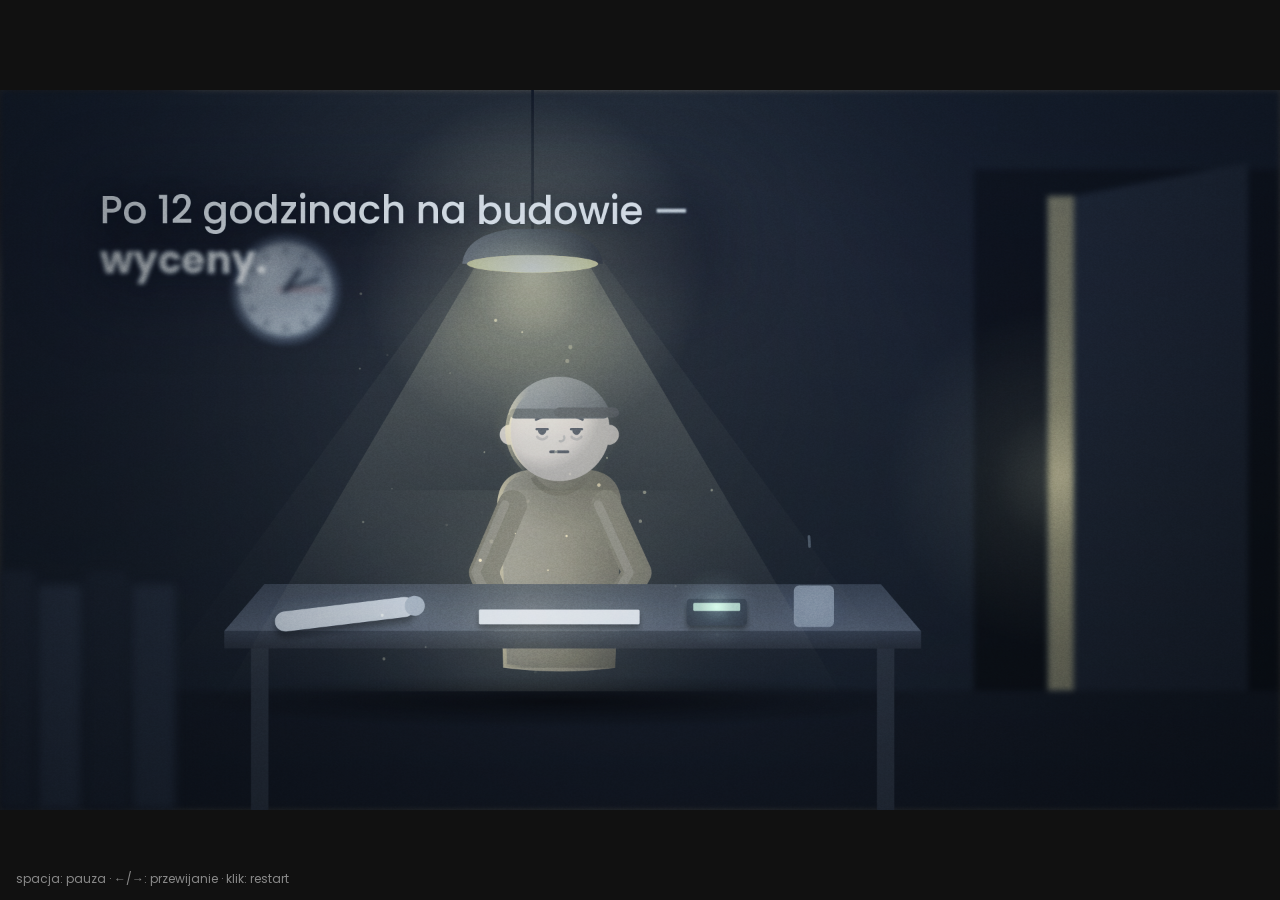
==== commit 4db5deff: "Dwa światy budowania v2: styl 2.5D z głębią, bez lektora Nowy silnik (engine.js): warstwy z paralaks" ====
--- a/motion/budoexpert-dwa-swiaty/film.html
+++ b/motion/budoexpert-dwa-swiaty/film.html
@@ -17,1209 +17,111 @@
 <div id="hint">spacja: pauza · ←/→: przewijanie · klik: restart</div>
 <script src="timeline.js"></script>
 <script>
-/* =====================================================================
-   BUDOEXPERT — „Dwa światy budowania” (storyboard v3, 1920×1080, 25 kl/s)
-   Deterministyczny render(t) → render.mjs renderuje go do MP4.
-   Oś czasu (start i długość ujęć) liczy voiceover.py z długości kwestii lektora.
-   Ujęcia: funkcje SH['01A'](ctx, u, d), u = czas od początku ujęcia, d = jego długość.
-   ===================================================================== */
-const W = 1920, H = 1080, FPS = window.TL.fps, DUR = window.TL.dur;
-const Q = new URLSearchParams(location.search);
-const SUBS = Q.get('subs') === '1';
-
 /* Dźwięki zsynchronizowane z obrazem: [czas od początku ujęcia, nazwa, (długość)].
    soundtrack.py czyta ten blok, więc to jedyne miejsce, gdzie są te czasy. */
 const CUES = /*CUES*/{
-  "00A": [[0.15, "pencil", 2.9], [0.35, "pianoWarm"]],
-  "00B": [[0.0, "drops", 3.0]],
-  "01B": [[2.7, "sigh"]],
-  "02A": [[0.0, "lampHum", 3.0]],
-  "02B": [[0.55, "hit"], [1.25, "hit"], [1.95, "hit"]],
-  "03A": [[0.7, "calc"], [0.95, "calc"], [1.15, "calc"], [1.3, "calc"], [3.6, "scribble", 1.3]],
+  "00A": [[0.1, "pencil", 3.3], [0.3, "pianoWarm"]],
+  "00B": [[0.0, "drops", 3.4]],
+  "01B": [[2.4, "sigh"]],
+  "02A": [[0.0, "lampHum", 3.2]],
+  "02B": [[0.6, "hit"], [1.2, "hit"], [1.8, "hit"]],
+  "03A": [[0.7, "calc"], [0.95, "calc"], [1.15, "calc"], [1.3, "calc"], [2.6, "scribble", 1.3]],
   "03B": [[0.0, "childBreath", 3.0]],
-  "03C": [[0.35, "sent"]],
-  "04B": [[0.1, "phoneTone", 1.1], [1.0, "counter", 2.6]],
-  "05A": [[3.2, "whoosh"]],
-  "05B": [[0.25, "bell"], [3.1, "doorShut"]],
-  "06B": [[0.9, "ding"]],
+  "03C": [[0.5, "sent"]],
+  "04B": [[0.15, "phoneTone", 1.1], [1.0, "counter", 2.6]],
+  "05A": [[2.6, "whoosh"]],
+  "05B": [[0.25, "bell"], [3.0, "doorShut"]],
+  "06B": [[0.8, "ding"]],
   "06C": [[0.0, "swell"]],
   "07A": [[1.1, "pop"]],
-  "07B": [[1.7, "popCheck"], [2.6, "msgDing"]],
-  "08A": [[0.3, "bright"], [0.75, "bright"], [1.2, "bright"], [2.2, "pop"]],
-  "08B": [[0.85, "clap"]],
-  "09A": [[0.0, "plane", 2.6], [1.3, "buzz", 1.6]],
-  "09B": [[1.5, "tap"], [1.65, "confirm"]],
-  "09C": [[0.7, "clink"], [1.9, "clink"], [2.6, "clink"]],
+  "07B": [[1.6, "popCheck"], [2.5, "msgDing"]],
+  "08A": [[0.4, "bright"], [0.8, "bright"], [1.2, "bright"], [2.2, "pop"]],
+  "08B": [[0.8, "clap"]],
+  "09A": [[0.0, "plane", 2.4], [1.2, "buzz", 1.5]],
+  "09B": [[1.4, "tap"], [1.55, "confirm"]],
+  "09C": [[0.6, "clink"], [1.8, "clink"], [2.6, "clink"]],
   "10A": [[0.0, "truck", 1.7], [0.3, "birds", 3.5], [1.7, "hiss"]],
   "10B": [[0.6, "popCheck"]],
-  "11A": [[0.3, "msgDing"], [2.6, "click"], [2.65, "popCheck"]],
+  "11A": [[0.4, "msgDing"], [2.5, "click"], [2.55, "popCheck"]],
   "11B": [[0.4, "beep"], [1.1, "beep"]],
-  "12A": [[0.6, "plink"], [0.9, "plink"], [1.2, "plink"], [1.5, "plink"]],
+  "12A": [[0.5, "plink"], [0.8, "plink"], [1.1, "plink"], [1.4, "plink"]],
   "12B": [[0.0, "whoosh"], [0.9, "chordHit"]]
 }/*END*/;
 const cue = (id, i) => CUES[id][i][0];
-
-/* ---------- paleta ---------- */
-const O = { paper: '#E3E6EA', wall: '#C5CBD2', shadow: '#6E7884', night: '#2B323C', line: '#3B404B', rain: '#7D91A6',
-  lamp: '#D8CFA2', alarm: '#9C5D5D', skin: '#CBC5BE', ink: '#3B404B' };
-const N = { paper: '#FFF8F0', grid: '#F5E6D8', grid2: '#EED6C4', purple: '#6C0C79', purple2: '#520A5C', teal: '#20CFA3', teal2: '#17A884',
-  sun: '#FFD38A', lamp: '#FFC978', ink: '#3B1442', skin: '#F6CBA6', cream: '#FCEBDB', lav: '#F3E6F5', wood: '#DDAA70' };
-
-/* postacie: te same osoby w obu światach */
-const CH = {
-  inwestorka: { old: { hair: 'long', hairCol: '#6E6863', top: '#7F8B86', legs: '#4A5059', skin: O.skin, ink: O.ink },
-                new: { hair: 'long', hairCol: '#8A4B2C', top: N.teal, legs: '#3B2440', skin: N.skin, ink: N.ink } },
-  inwestor:   { old: { hair: 'short', hairCol: '#4B505A', top: '#5F6774', legs: '#454B55', skin: O.skin, ink: O.ink },
-                new: { hair: 'short', hairCol: '#6B3A22', top: N.purple, legs: '#3B2440', skin: N.skin, ink: N.ink } },
-  wykonawca:  { old: { hair: 'cap', hairCol: '#55595F', hatCol: '#5F6368', top: '#8A8273', legs: '#454B55', skin: O.skin, ink: O.ink },
-                new: { hair: 'cap', hairCol: '#5B3420', hatCol: '#3B1442', top: '#E6A63C', legs: '#3B2440', skin: N.skin, ink: N.ink } },
-  sprzedawca: { old: { hair: 'short', hairCol: '#55595F', top: '#A3A8A3', apron: '#6F7A72', legs: '#454B55', skin: O.skin, ink: O.ink },
-                new: { hair: 'short', hairCol: '#7A4426', top: '#F2ECE6', apron: N.purple2, legs: '#3B2440', skin: N.skin, ink: N.ink } },
-  ekipa:      { old: { hair: 'hard', hairCol: '#55595F', hatCol: '#B4AD98', top: '#7D8693', legs: '#454B55', skin: O.skin, ink: O.ink },
-                new: { hair: 'hard', hairCol: '#5B3420', hatCol: '#F4C431', top: '#9C7BB4', legs: '#3B2440', skin: N.skin, ink: N.ink } },
-  dziecko:    { old: { hair: 'short', hairCol: '#5A5F66', top: '#8A939C', legs: '#454B55', skin: O.skin, ink: O.ink },
-                new: { hair: 'short', hairCol: '#5B3420', top: '#F2896B', legs: '#3B2440', skin: N.skin, ink: N.ink } },
-  partnerka:  { new: { hair: 'long', hairCol: '#8A4B2C', top: '#E9A0BC', legs: '#3B2440', skin: N.skin, ink: N.ink } },
-};
-const who = (k, world, extra = {}) => Object.assign({}, CH[k][world], extra);
-
-/* ---------- matematyka ---------- */
-const clamp = (x, a = 0, b = 1) => Math.min(b, Math.max(a, x));
-const lerp = (a, b, t) => a + (b - a) * t;
-const P = (t, a, b) => clamp((t - a) / (b - a));
-const TAU = Math.PI * 2;
-const E = {
-  inCubic: x => x * x * x, outCubic: x => 1 - Math.pow(1 - x, 3),
-  inOutCubic: x => x < .5 ? 4 * x * x * x : 1 - Math.pow(-2 * x + 2, 3) / 2,
-  inOutSine: x => -(Math.cos(Math.PI * x) - 1) / 2,
-  outQuad: x => 1 - (1 - x) * (1 - x), inQuad: x => x * x,
-  inExpo: x => x <= 0 ? 0 : Math.pow(2, 10 * x - 10), outExpo: x => x >= 1 ? 1 : 1 - Math.pow(2, -10 * x),
-  outBack: (x, s = 1.70158) => x <= 0 ? 0 : 1 + (s + 1) * Math.pow(x - 1, 3) + s * Math.pow(x - 1, 2),
-  spring: (x, f = 4.5, d = 5.5) => x <= 0 ? 0 : x >= 1 ? 1 : 1 - Math.exp(-d * x) * Math.cos(f * Math.PI * x),
-};
-function rng(seed) { return () => { seed |= 0; seed = seed + 0x6D2B79F5 | 0; let t = Math.imul(seed ^ seed >>> 15, 1 | seed); t = t + Math.imul(t ^ t >>> 7, 61 | t) ^ t; return ((t ^ t >>> 14) >>> 0) / 4294967296; }; }
-const hex2 = h => { const n = parseInt(h.slice(1), 16); return [n >> 16, n >> 8 & 255, n & 255]; };
-const rgba = (h, a = 1) => { const [r, g, b] = hex2(h); return `rgba(${r},${g},${b},${a})`; };
-const mix = (h1, h2, t) => { const a = hex2(h1), b = hex2(h2); return '#' + a.map((v, i) => Math.round(lerp(v, b[i], clamp(t))).toString(16).padStart(2, '0')).join(''); };
-const shade = (h, k) => k < 0 ? mix(h, '#000000', -k) : mix(h, '#ffffff', k);
-
-/* ---------- rysowanie: podstawy ---------- */
-function rr(ctx, x, y, w, h, r) { ctx.beginPath(); ctx.roundRect(x, y, w, h, r); }
-function fillRR(ctx, x, y, w, h, r, col) { ctx.fillStyle = col; rr(ctx, x, y, w, h, r); ctx.fill(); }
-function circ(ctx, x, y, r, col) { if (r <= 0) return; ctx.fillStyle = col; ctx.beginPath(); ctx.arc(x, y, r, 0, TAU); ctx.fill(); }
-function ring(ctx, x, y, r, lw, col) { if (r <= 0) return; ctx.strokeStyle = col; ctx.lineWidth = lw; ctx.beginPath(); ctx.arc(x, y, r, 0, TAU); ctx.stroke(); }
-function line(ctx, x1, y1, x2, y2, lw, col) { ctx.strokeStyle = col; ctx.lineWidth = lw; ctx.lineCap = 'round'; ctx.beginPath(); ctx.moveTo(x1, y1); ctx.lineTo(x2, y2); ctx.stroke(); }
-function poly(ctx, pts, col) { ctx.beginPath(); pts.forEach(([x, y], i) => i ? ctx.lineTo(x, y) : ctx.moveTo(x, y)); ctx.closePath(); if (col) { ctx.fillStyle = col; ctx.fill(); } }
-function txt(ctx, s, x, y, size, weight, col, align = 'left', ls = 0) {
-  ctx.font = `${weight} ${size}px Poppins`; ctx.letterSpacing = ls + 'px'; ctx.fillStyle = col; ctx.textAlign = align; ctx.textBaseline = 'alphabetic';
-  ctx.fillText(s, x, y); ctx.letterSpacing = '0px';
-}
-function tw(ctx, s, size, weight) { ctx.font = `${weight} ${size}px Poppins`; ctx.letterSpacing = '0px'; return ctx.measureText(s).width; }
-function zoom(ctx, z, fx = W / 2, fy = H / 2) { ctx.translate(fx, fy); ctx.scale(z, z); ctx.translate(-fx, -fy); }
-function popScale(ctx, k, x, y) { ctx.translate(x, y); ctx.scale(k, k); ctx.translate(-x, -y); }
-function grid(ctx, bg, minor, major, step = 36, x0 = 0, y0 = 0, w = W, h = H) {
-  ctx.fillStyle = bg; ctx.fillRect(x0, y0, w, h);
-  for (const [col, every] of [[minor, 1], [major, 5]]) {
-    ctx.strokeStyle = col; ctx.lineWidth = every > 1 ? 1.6 : 1; ctx.beginPath();
-    for (let i = 0, x = x0; x <= x0 + w; x += step, i++) if (i % every === 0) { ctx.moveTo(Math.round(x) + .5, y0); ctx.lineTo(Math.round(x) + .5, y0 + h); }
-    for (let i = 0, y = y0; y <= y0 + h; y += step, i++) if (i % every === 0) { ctx.moveTo(x0, Math.round(y) + .5); ctx.lineTo(x0 + w, Math.round(y) + .5); }
-    ctx.stroke();
-  }
-}
-function vgrad(ctx, y0, y1, c0, c1) { const g = ctx.createLinearGradient(0, y0, 0, y1); g.addColorStop(0, c0); g.addColorStop(1, c1); return g; }
-function glow(ctx, x, y, r, col, a) { const g = ctx.createRadialGradient(x, y, 0, x, y, r); g.addColorStop(0, rgba(col, a)); g.addColorStop(1, rgba(col, 0)); ctx.fillStyle = g; ctx.fillRect(x - r, y - r, 2 * r, 2 * r); }
-
-/* deszcz: deterministyczne smugi */
-function rain(ctx, t, o = {}) {
-  const { n = 200, col = O.rain, a = .55, len = 44, lw = 2.2, slant = .2, speed = 1700, seed = 7, w = W, h = H } = o;
-  const r = rng(seed);
-  ctx.save(); ctx.strokeStyle = col; ctx.globalAlpha *= a; ctx.lineWidth = lw; ctx.lineCap = 'round'; ctx.beginPath();
-  for (let i = 0; i < n; i++) {
-    const x0 = r() * (w + 500) - 100, y0 = r() * (h + 200), sp = speed * (.75 + .5 * r()), L = len * (.6 + .7 * r());
-    const span = h + L + 100;
-    const y = ((y0 + sp * t) % span + span) % span - L;
-    const x = x0 - slant * y;
-    ctx.moveTo(x, y); ctx.lineTo(x - slant * L, y + L);
-  }
-  ctx.stroke(); ctx.restore();
-}
-
-/* logo: turkusowy trójkąt z zaokrąglonymi rogami + napis */
-function triPath(ctx, cx, cy, R, round = .2) {
-  const p = [-90, 30, 150].map(a => [cx + R * Math.cos(a * Math.PI / 180), cy + R * Math.sin(a * Math.PI / 180)]);
-  const rad = R * round, m = [(p[0][0] + p[2][0]) / 2, (p[0][1] + p[2][1]) / 2];
-  ctx.beginPath(); ctx.moveTo(m[0], m[1]);
-  ctx.arcTo(p[0][0], p[0][1], p[1][0], p[1][1], rad); ctx.arcTo(p[1][0], p[1][1], p[2][0], p[2][1], rad); ctx.arcTo(p[2][0], p[2][1], p[0][0], p[0][1], rad);
-  ctx.closePath();
-}
-function tri(ctx, cx, cy, R, col, round) { triPath(ctx, cx, cy, R, round); ctx.fillStyle = col; ctx.fill(); }
-function logo(ctx, x, y, size, triCol = N.teal, txtCol = '#fff', align = 'center', a = 1) {
-  const R = size * .6, triW = R * Math.sqrt(3), gap = size * .26, w = tw(ctx, 'budoexpert', size, 600), total = triW + gap + w;
-  const x0 = align === 'center' ? x - total / 2 : align === 'right' ? x - total : x;
-  const base = y + size * .36;
-  ctx.save(); ctx.globalAlpha *= a;
-  tri(ctx, x0 + triW / 2, base - R / 2 - size * .02, R, triCol, .16);
-  txt(ctx, 'budoexpert', x0 + triW + gap, base, size, 600, txtCol);
-  ctx.restore();
-  return total;
-}
-function check(ctx, x, y, r, k = 1, bg = N.teal, fg = '#fff') {
-  if (k <= 0) return;
-  ctx.save(); popScale(ctx, k, x, y); circ(ctx, x, y, r, bg);
-  ctx.strokeStyle = fg; ctx.lineWidth = r * .24; ctx.lineCap = 'round'; ctx.lineJoin = 'round';
-  ctx.beginPath(); ctx.moveTo(x - r * .42, y + r * .02); ctx.lineTo(x - r * .1, y + r * .33); ctx.lineTo(x + r * .45, y - r * .3); ctx.stroke();
-  ctx.restore();
-}
-function star(ctx, x, y, r, col) {
-  ctx.beginPath();
-  for (let i = 0; i < 10; i++) { const a = -Math.PI / 2 + i * Math.PI / 5, rr_ = i % 2 ? r * .45 : r; ctx.lineTo(x + rr_ * Math.cos(a), y + rr_ * Math.sin(a)); }
-  ctx.closePath(); ctx.fillStyle = col; ctx.fill();
-}
-function clock(ctx, x, y, r, h, m, sec, o = {}) {
-  const face = o.face || '#D5D9DE', rim = o.rim || O.shadow, hand = o.hand || O.line;
-  circ(ctx, x, y, r, face); ring(ctx, x, y, r - r * .06, r * .12, rim);
-  for (let i = 0; i < 12; i++) { const a = i * TAU / 12; line(ctx, x + Math.sin(a) * r * .72, y - Math.cos(a) * r * .72, x + Math.sin(a) * r * .8, y - Math.cos(a) * r * .8, r * .04, rgba(hand, .7)); }
-  const ha = ((h % 12) + m / 60) * TAU / 12, ma = (m / 60) * TAU;
-  line(ctx, x, y, x + Math.sin(ha) * r * .45, y - Math.cos(ha) * r * .45, r * .09, hand);
-  line(ctx, x, y, x + Math.sin(ma) * r * .68, y - Math.cos(ma) * r * .68, r * .06, hand);
-  if (sec != null) { const sa = sec / 60 * TAU; line(ctx, x - Math.sin(sa) * r * .15, y + Math.cos(sa) * r * .15, x + Math.sin(sa) * r * .74, y - Math.cos(sa) * r * .74, r * .025, o.sec || O.alarm); }
-  circ(ctx, x, y, r * .06, hand);
-}
-function bubble(ctx, x, y, w, h, tailX, tailY, col = '#fff', stroke = null) {
-  ctx.beginPath(); ctx.roundRect(x, y, w, h, h / 2);
-  ctx.moveTo(tailX - 22, y + h - 2); ctx.lineTo(tailX, tailY); ctx.lineTo(tailX + 18, y + h - 2);
-  ctx.fillStyle = col; ctx.fill(); if (stroke) { ctx.strokeStyle = stroke; ctx.lineWidth = 4; ctx.stroke(); }
-}
-/* urządzenie z ekranem; bar=true → fioletowy pasek z logo (zawsze w nowym świecie) */
-function device(ctx, x, y, w, h, o = {}) {
-  const b = o.bezel ?? 18, r = o.r ?? 56;
-  if (o.shadow !== false) { ctx.save(); ctx.fillStyle = 'rgba(59,20,66,.16)'; rr(ctx, x + 16, y + 26, w, h, r); ctx.fill(); ctx.restore(); }
-  fillRR(ctx, x, y, w, h, r, o.frame || '#2A0F30');
-  const sx = x + b, sy = y + b, sw = w - 2 * b, sh = h - 2 * b;
-  fillRR(ctx, sx, sy, sw, sh, Math.max(4, r - b), o.screen || '#fff');
-  let barH = 0;
-  if (o.bar) {
-    barH = o.barH || 96;
-    ctx.save(); rr(ctx, sx, sy, sw, sh, Math.max(4, r - b)); ctx.clip();
-    ctx.fillStyle = N.purple; ctx.fillRect(sx, sy, sw, barH);
-    const ls = o.logoSize || barH * .36;
-    const lw_ = logo(ctx, sx + barH * .32, sy + barH / 2, ls, N.teal, '#fff', 'left');
-    if (o.title) txt(ctx, o.title, o.titleRight ? sx + sw - barH * .32 : sx + barH * .32 + lw_ + ls * .7, sy + barH / 2 + ls * .3, ls * .78, 400, 'rgba(255,255,255,.85)', o.titleRight ? 'right' : 'left');
-    ctx.restore();
-  }
-  return { x: sx, y: sy + barH, w: sw, h: sh - barH, top: sy };
-}
-function pill(ctx, x, y, w, h, bg, label, size, fg, weight = 600) { fillRR(ctx, x, y, w, h, h / 2, bg); if (label) txt(ctx, label, x + w / 2, y + h / 2 + size * .36, size, weight, fg, 'center'); }
-
-/* ---------- postacie ---------- */
-function hairBack(ctx, r, o) {
-  if (o.hair === 'long') { fillRR(ctx, -r * 1.1, -r * 1.06, r * 2.2, r * (o.back ? 2.5 : 2.15), [r, r, r * .35, r * .35], o.hairCol); }
-}
-function hairFront(ctx, r, o) {
-  ctx.save(); ctx.beginPath(); ctx.arc(0, 0, r * 1.06, 0, TAU); ctx.clip();
-  ctx.fillStyle = o.hairCol;
-  if (o.back) { ctx.fillRect(-r * 1.2, -r * 1.2, r * 2.4, r * (o.hair === 'long' ? 2.4 : 1.95)); ctx.restore(); }
-  else {
-    if (o.hair === 'long') poly(ctx, [[-r * 1.2, -r * 1.2], [r * 1.2, -r * 1.2], [r * 1.2, -r * .05], [r * .82, -r * .32], [r * .15, -r * .52], [-r * .5, -r * .38], [-r * 1.2, r * .1]]);
-    else poly(ctx, [[-r * 1.2, -r * 1.2], [r * 1.2, -r * 1.2], [r * 1.2, -r * .3], [r * .7, -r * .5], [0, -r * .6], [-r * .75, -r * .45], [-r * 1.2, -r * .2]]);
-    ctx.fill(); ctx.restore();
-  }
-  if (o.hair === 'cap' && !o.noHat) {
-    ctx.save(); ctx.beginPath(); ctx.arc(0, 0, r * 1.07, 0, TAU); ctx.clip(); ctx.fillStyle = o.hatCol; ctx.fillRect(-r * 1.2, -r * 1.2, r * 2.4, r * .82); ctx.restore();
-    fillRR(ctx, -r * .95, -r * .44, r * 1.9, r * .2, r * .1, shade(o.hatCol, -.18));
-    if (!o.back) fillRR(ctx, -r * .1, -r * .46, r * 1.25, r * .2, r * .1, shade(o.hatCol, -.28));
-  }
-  if (o.hair === 'hard') {
-    ctx.fillStyle = o.hatCol; ctx.beginPath(); ctx.ellipse(0, -r * .32, r * 1.04, r * .92, 0, Math.PI, TAU); ctx.fill();
-    fillRR(ctx, -r * 1.3, -r * .4, r * 2.6, r * .2, r * .1, shade(o.hatCol, -.12));
-    fillRR(ctx, -r * .1, -r * 1.2, r * .2, r * .8, r * .1, shade(o.hatCol, .2));
-  }
-}
-function face(ctx, r, o) {
-  const f = o.face || {}, ink = o.ink, lx = (f.lx || 0) * r, ly = (f.ly || 0) * r;
-  const ex = r * .34, ey = -r * .02 + ly;
-  const eyes = f.eyes || 'open';
-  ctx.strokeStyle = ink; ctx.fillStyle = ink; ctx.lineCap = 'round'; ctx.lineWidth = r * .07;
-  for (const sx of [-1, 1]) {
-    const x = sx * ex + lx;
-    if (eyes === 'open') circ(ctx, x, ey, r * .085, ink);
-    else if (eyes === 'closed') { ctx.beginPath(); ctx.arc(x, ey - r * .03, r * .12, .15 * Math.PI, .85 * Math.PI); ctx.stroke(); }
-    else if (eyes === 'happy') { ctx.beginPath(); ctx.arc(x, ey + r * .06, r * .12, 1.15 * Math.PI, 1.85 * Math.PI); ctx.stroke(); }
-    else if (eyes === 'half') { line(ctx, x - r * .12, ey, x + r * .12, ey, r * .06, ink); circ(ctx, x, ey + r * .05, r * .05, ink); }
-  }
-  if (f.brows === 'sad') for (const sx of [-1, 1]) line(ctx, sx * ex + lx - sx * r * .13, ey - r * .3, sx * ex + lx + sx * r * .12, ey - r * .2, r * .05, ink);
-  if (o.cheeks) for (const sx of [-1, 1]) circ(ctx, sx * r * .52 + lx, r * .22 + ly, r * .12, 'rgba(240,120,110,.28)');
-  const my = r * .4 + ly, mw = r * (f.mw || .3);
-  ctx.lineWidth = r * .07;
-  switch (f.mouth || 'flat') {
-    case 'sad': ctx.beginPath(); ctx.arc(lx, my + mw * .9, mw, 1.2 * Math.PI, 1.8 * Math.PI); ctx.stroke(); break;
-    case 'smile': ctx.beginPath(); ctx.arc(lx, my - mw * .7, mw, .2 * Math.PI, .8 * Math.PI); ctx.stroke(); break;
-    case 'laugh': ctx.beginPath(); ctx.arc(lx, my - r * .08, mw * 1.05, 0, Math.PI); ctx.closePath(); ctx.fillStyle = ink; ctx.fill(); break;
-    case 'o': ring(ctx, lx, my, r * .08, r * .05, ink); break;
-    case 'none': break;
-    default: line(ctx, lx - mw * .6, my, lx + mw * .6, my, r * .06, ink);
-  }
-}
-/* o: x, y (stopy), s (skala), wygląd z CH, face, tilt, hdx/hdy (przesunięcie głowy), dy (ciało), seated, back,
-   armL/armR: {e:[x,y], h:[x,y]} względem barku (x na zewnątrz), albo {abs:[x,y]} */
-function person(ctx, o) {
-  const s = o.s || 1, x = o.x, G = o.y;
-  const legH = 95 * s, bw = 130 * s * (o.wide || 1), r = 50 * s * (o.headK || 1);
-  const bodyBot = G - legH, bodyTop = bodyBot - 165 * s * (o.tall || 1) + (o.dy || 0) * s;
-  const lean = (o.lean || 0) * s;
-  if (!o.seated) {
-    ctx.fillStyle = o.legs;
-    for (const sx of [-1, 1]) { rr(ctx, x + sx * 26 * s - 14 * s + (o.step ? sx * o.step * s : 0), bodyBot - 12 * s, 28 * s, legH + 12 * s, 10 * s); ctx.fill(); }
-  }
-  ctx.save(); ctx.translate(lean, 0);
-  fillRR(ctx, x - bw / 2, bodyTop, bw, bodyBot - bodyTop + (o.seated ? 30 * s : 0), [bw * .42, bw * .42, 16 * s, 16 * s], o.top);
-  if (o.apron) fillRR(ctx, x - bw * .3, bodyTop + 40 * s, bw * .6, bodyBot - bodyTop - 40 * s + (o.seated ? 30 * s : 0), [8 * s, 8 * s, 6 * s, 6 * s], o.apron);
-  const hx = x + (o.hdx || 0) * s, hy = bodyTop - 36 * s + (o.hdy || 0) * s;
-  ctx.save(); ctx.translate(hx, hy); ctx.rotate(o.tilt || 0);
-  hairBack(ctx, r, o);
-  circ(ctx, 0, 0, r, o.skin);
-  if (!o.back) face(ctx, r, o);
-  hairFront(ctx, r, o);
-  ctx.restore();
-  for (const side of [-1, 1]) {
-    const arm = side < 0 ? o.armL : o.armR; if (!arm) continue;
-    const sx = x + side * (bw / 2 - 18 * s), sy = bodyTop + 36 * s;
-    let hxp, hyp, ex, ey;
-    if (arm.abs) { [hxp, hyp] = arm.abs; ex = (sx + hxp) / 2 + side * 12 * s; ey = (sy + hyp) / 2 + 10 * s; }
-    else { hxp = sx + side * arm.h[0] * s; hyp = sy + arm.h[1] * s; ex = arm.e ? sx + side * arm.e[0] * s : (sx + hxp) / 2; ey = arm.e ? sy + arm.e[1] * s : (sy + hyp) / 2; }
-    if (arm.behind) { arm.behind(ctx, hxp, hyp, s); }
-    ctx.strokeStyle = shade(o.top, -.1); ctx.lineWidth = 30 * s; ctx.lineCap = 'round'; ctx.lineJoin = 'round';
-    ctx.beginPath(); ctx.moveTo(sx, sy); ctx.lineTo(ex, ey); ctx.lineTo(hxp, hyp); ctx.stroke();
-    if (arm.hold) arm.hold(ctx, hxp, hyp, s);
-    circ(ctx, hxp, hyp, 14 * s, o.skin);
-    if (arm.front) arm.front(ctx, hxp, hyp, s);
-  }
-  ctx.restore();
-  return { hx: hx + lean, hy, r, bodyTop, bodyBot, x: x + lean };
-}
-const holdCup = col => (ctx, x, y, s) => { fillRR(ctx, x - 13 * s, y - 34 * s, 26 * s, 32 * s, 5 * s, col); };
-const holdPhone = (col, scr) => (ctx, x, y, s) => { ctx.save(); ctx.translate(x, y - 22 * s); ctx.rotate(-.12); fillRR(ctx, -15 * s, -28 * s, 30 * s, 54 * s, 6 * s, col); if (scr) fillRR(ctx, -11 * s, -23 * s, 22 * s, 42 * s, 3 * s, scr); ctx.restore(); };
-const holdBrick = (ctx, x, y, s) => { fillRR(ctx, x - 40 * s, y - 30 * s, 80 * s, 34 * s, 4 * s, '#D9784E'); ctx.strokeStyle = 'rgba(0,0,0,.15)'; ctx.lineWidth = 2; ctx.strokeRect(x - 40 * s, y - 30 * s, 80 * s, 34 * s); };
-
-/* ---------- elementy scenografii ---------- */
-function houseShell(ctx, x, y, s, pal) {   // niedokończony dom: mury bez dachu, x,y = lewy dolny róg
-  const c = Object.assign({ wall: O.wall, line: '#9AA2AC', hole: '#7F8994', door: O.shadow, scaf: '#5B6370', edge: '#A9B1BA' }, pal);
-  const L = [[0, 0], [0, -170], [70, -170], [70, -205], [250, -205], [250, -245], [420, -245], [420, 0]].map(([a, b]) => [x + a * s, y + b * s]);
-  poly(ctx, L, c.wall);
-  ctx.save(); poly(ctx, L); ctx.clip();
-  ctx.strokeStyle = c.line; ctx.lineWidth = 1.6 * s; ctx.beginPath();
-  for (let yy = y - 14 * s; yy > y - 250 * s; yy -= 14 * s) { ctx.moveTo(x, yy); ctx.lineTo(x + 420 * s, yy); }
-  ctx.stroke(); ctx.restore();
-  ctx.strokeStyle = c.edge; ctx.lineWidth = 3 * s; poly(ctx, L); ctx.stroke();
-  fillRR(ctx, x + 45 * s, y - 135 * s, 70 * s, 55 * s, 2, c.hole);
-  fillRR(ctx, x + 285 * s, y - 175 * s, 75 * s, 55 * s, 2, c.hole);
-  fillRR(ctx, x + 165 * s, y - 120 * s, 60 * s, 120 * s, 2, c.door);
-  const sx = x + 450 * s;
-  ctx.strokeStyle = c.scaf; ctx.lineWidth = 4 * s; ctx.beginPath();
-  for (const k of [0, 40, 80]) { ctx.moveTo(sx + k * s, y); ctx.lineTo(sx + k * s, y - 270 * s); }
-  for (const k of [60, 130, 200, 260]) { ctx.moveTo(sx - 6 * s, y - k * s); ctx.lineTo(sx + 86 * s, y - k * s); }
-  ctx.moveTo(sx, y - 60 * s); ctx.lineTo(sx + 80 * s, y - 130 * s); ctx.moveTo(sx, y - 130 * s); ctx.lineTo(sx + 80 * s, y - 200 * s);
-  ctx.stroke();
-}
-function pendantLamp(ctx, x, top, col, a, shadeCol, len = 215, reach = 870) {
-  line(ctx, x, top, x, top + len, 4, shadeCol);
-  const g = ctx.createLinearGradient(0, top + len + 50, 0, reach);
-  g.addColorStop(0, rgba(col, a)); g.addColorStop(1, rgba(col, a * .15));
-  poly(ctx, [[x - 78, top + len + 48], [x + 78, top + len + 48], [x + 430, reach], [x - 430, reach]]); ctx.fillStyle = g; ctx.fill();
-  poly(ctx, [[x - 38, top + len], [x + 38, top + len], [x + 92, top + len + 50], [x - 92, top + len + 50]], shadeCol);
-  ctx.save(); ctx.fillStyle = rgba(col, Math.min(1, a * 3)); ctx.beginPath(); ctx.ellipse(x, top + len + 50, 60, 10, 0, 0, Math.PI); ctx.fill(); ctx.restore();
-}
-function windowPane(ctx, x, y, w, h, o) {
-  fillRR(ctx, x - 12, y - 12, w + 24, h + 24, 6, o.frame);
-  ctx.save(); rr(ctx, x, y, w, h, 2); ctx.clip();
-  ctx.fillStyle = o.glass; ctx.fillRect(x, y, w, h);
-  if (o.sun) circ(ctx, x + w * o.sun[0], y + h * o.sun[1], o.sun[2], N.sun);
-  if (o.rain != null) rain(ctx, o.rain, { n: 40, col: '#5D6876', a: .8, len: 30, lw: 2, speed: 900, seed: 3, w: x + w + 200, h: y + h });
-  ctx.restore();
-  line(ctx, x + w / 2, y, x + w / 2, y + h, 10, o.frame);
-}
-function oldTable(ctx, x0 = 420, x1 = 1500, y = 760, col = '#59606A') {
-  fillRR(ctx, x0, y, x1 - x0, 26, 4, col);
-  ctx.fillStyle = shade(col, -.15); ctx.fillRect(x0 + 50, y + 26, 24, 400); ctx.fillRect(x1 - 74, y + 26, 24, 400);
-}
-function pallet(ctx, x, y, w, col) {
-  ctx.fillStyle = col; ctx.fillRect(x, y - 16, w, 16);
-  ctx.fillStyle = shade(col, -.2); for (const k of [0, .45, .9]) ctx.fillRect(x + w * k, y, w * .1, 14);
-  ctx.fillStyle = shade(col, .1); ctx.fillRect(x, y - 26, w, 10);
-}
-function bricksStack(ctx, x, y, w, rows, col = '#D9784E') {
-  const bw = w / 3, bh = 34;
-  for (let rI = 0; rI < rows; rI++) for (let c = 0; c < 3; c++) {
-    fillRR(ctx, x + c * bw + 2, y - (rI + 1) * bh + 2, bw - 4, bh - 4, 3, rI % 2 ? col : shade(col, -.06));
-    ctx.strokeStyle = 'rgba(80,30,20,.25)'; ctx.lineWidth = 2; ctx.beginPath(); ctx.moveTo(x + c * bw + bw / 2, y - (rI + 1) * bh + 4); ctx.lineTo(x + c * bw + bw / 2, y - rI * bh - 4); ctx.stroke();
-  }
-}
-function shelves(ctx, x0, x1, ys, board, boxCols, seed) {
-  const r = rng(seed);
-  for (const y of ys) {
-    let x = x0 + 20;
-    while (x < x1 - 70) {
-      const bw = 62 + r() * 26, bh = 70 + r() * 24;
-      fillRR(ctx, x, y - bh, bw, bh, 4, boxCols[Math.floor(r() * boxCols.length)]);
-      x += bw + 18 + r() * 14;
-    }
-    ctx.fillStyle = board; ctx.fillRect(x0, y, x1 - x0, 12);
-  }
-}
-
-/* ---------- STARY ŚWIAT ---------- */
 const SH = {};
-
-/* 00: marzenie narysowane kreską, potem zmyte deszczem */
-const DREAM = (() => {
-  const C = (cx, cy, R, n = 60) => Array.from({ length: n + 1 }, (_, i) => [cx + R * Math.cos(-Math.PI / 2 + i * TAU / n), cy + R * Math.sin(-Math.PI / 2 + i * TAU / n)]);
-  const R = (x, y, w, h) => [[x, y], [x + w, y], [x + w, y + h], [x, y + h], [x, y]];
-  return [
-    { k: 'ground', pts: [[300, 840], [1620, 840]], t: [0.1, 0.55] },
-    { k: 'walls', pts: [[700, 840], [700, 530], [1200, 530], [1200, 840]], t: [0.45, 1.15], fill: '#FFFFFF' },
-    { k: 'roof', pts: [[650, 530], [950, 320], [1250, 530], [650, 530]], t: [1.05, 1.6], fill: '#F0D3F0' },
-    { k: 'win1', pts: R(770, 600, 120, 95), t: [1.45, 1.75], fill: '#CFF5EA' },
-    { k: 'win2', pts: R(1010, 600, 120, 95), t: [1.6, 1.9], fill: '#CFF5EA' },
-    { k: 'door', pts: R(905, 705, 90, 135), t: [1.8, 2.1], fill: N.teal },
-    { k: 'trunk', pts: [[420, 840], [420, 640]], t: [2.0, 2.2] },
-    { k: 'tree', pts: C(420, 560, 92), t: [2.15, 2.6], fill: '#BDEFE0' },
-    { k: 'swing', pts: [[1330, 840], [1355, 590], [1505, 590], [1530, 840]], t: [2.35, 2.7] },
-    { k: 'rope', pts: [[1400, 590], [1400, 720], [1460, 720], [1460, 590]], t: [2.6, 2.85] },
-    { k: 'sun', pts: C(1600, 300, 62), t: [2.7, 3.1], fill: N.sun, noStroke: true },
-  ];
-})();
-function partialPath(ctx, pts, p) {
-  let total = 0; const seg = [];
-  for (let i = 1; i < pts.length; i++) { const d = Math.hypot(pts[i][0] - pts[i - 1][0], pts[i][1] - pts[i - 1][1]); seg.push(d); total += d; }
-  let rem = total * p; ctx.beginPath(); ctx.moveTo(pts[0][0], pts[0][1]); let tip = pts[0];
-  for (let i = 1; i < pts.length && rem > 0; i++) {
-    const k = Math.min(1, rem / seg[i - 1]); tip = [lerp(pts[i - 1][0], pts[i][0], k), lerp(pts[i - 1][1], pts[i][1], k)];
-    ctx.lineTo(tip[0], tip[1]); rem -= seg[i - 1];
-  }
-  return tip;
-}
-function dream(ctx, u, wash) {   // wash 0..1 – papier szarzeje, kolor spływa, szkic zamienia się w dom z 01A
-  const bg = mix(N.paper, O.paper, wash), g1 = mix(N.grid, '#D7DBE0', wash), g2 = mix(N.grid2, '#CBD0D6', wash);
-  grid(ctx, bg, g1, g2, 36);
-  const ink = mix(N.purple, O.line, wash);
-  let tip = null;
-  for (const el of DREAM) {
-    const p = E.inOutSine(P(u, el.t[0], el.t[1])); if (p <= 0) continue;
-    const fade = el.k === 'sun' ? 1 - P(wash, .1, .5) : (['tree', 'trunk', 'swing', 'rope'].includes(el.k) ? 1 - P(wash, .35, .85) : el.k === 'roof' ? 1 - P(wash, .55, .95) : 1);
-    if (fade <= 0) continue;
-    ctx.save(); ctx.globalAlpha = fade;
-    if (el.fill) {
-      const fa = P(u, el.t[1] - .05, el.t[1] + .35);
-      let col = el.fill;
-      if (el.k === 'walls') col = mix('#FFFFFF', O.wall, P(wash, .45, 1));
-      else if (el.k.startsWith('win')) col = mix(el.fill, '#7F8994', P(wash, .5, 1));
-      else if (el.k === 'door') col = mix(el.fill, O.shadow, P(wash, .4, 1));
-      else col = mix(el.fill, '#B9BFC6', wash);
-      if (fa > 0) { ctx.globalAlpha = fade * fa; poly(ctx, el.pts, col); }
-      ctx.globalAlpha = fade;
-    }
-    if (!el.noStroke) {
-      ctx.strokeStyle = ink; ctx.lineWidth = 6; ctx.lineCap = 'round'; ctx.lineJoin = 'round';
-      const t_ = partialPath(ctx, el.pts, p); ctx.stroke(); if (p < 1) tip = t_;
-    }
-    ctx.restore();
-  }
-  if (tip && wash === 0) { circ(ctx, tip[0], tip[1], 9, N.purple); glow(ctx, tip[0], tip[1], 40, N.purple, .25); }
-}
-SH['00A'] = (ctx, u, d) => {
-  ctx.save(); zoom(ctx, lerp(1, 1.03, u / d)); dream(ctx, u, 0); ctx.restore();
-};
-SH['00B'] = (ctx, u, d) => {
-  const wash = E.inOutSine(P(u, 0.3, d - .2));
-  ctx.save(); zoom(ctx, lerp(1.03, 1.06, u / d));
-  dream(ctx, 99, wash);
-  // smugi farby spływające z kolorowych miejsc
-  const r = rng(11);
-  const src = [[830, 650, '#9FE6D2'], [1070, 650, '#9FE6D2'], [950, 770, N.teal], [950, 470, '#E0B2E0'], [820, 500, '#E0B2E0'], [420, 560, '#9FE6D2'], [1600, 300, '#F8C67A'], [380, 600, '#9FE6D2'], [1080, 500, '#E0B2E0']];
-  for (let i = 0; i < 26; i++) {
-    const s_ = src[i % src.length], t0 = .2 + r() * 1.6, x = s_[0] + (r() - .5) * 110, y = s_[1] + (r() - .5) * 50;
-    const k = E.outCubic(P(u, t0, t0 + 1.4)); if (k <= 0) continue;
-    ctx.globalAlpha = .55 * (1 - .6 * P(u, 2.2, 3));
-    fillRR(ctx, x - 4, y, 9 + r() * 5, 30 + k * (120 + r() * 160), 5, s_[2]);
-  }
-  ctx.globalAlpha = 1;
-  // krople na papierze
-  for (let i = 0; i < 70; i++) {
-    const t0 = Math.pow(r(), .7) * 2.6, x = r() * W, y = r() * H, k = P(u, t0, t0 + .5);
-    if (k <= 0) continue;
-    ctx.globalAlpha = .35 * (1 - k * .5); circ(ctx, x, y, 6 + 10 * E.outCubic(k), '#9AA6B4');
-    ctx.globalAlpha = .5 * (1 - k); ring(ctx, x, y, 8 + 30 * E.outCubic(k), 2, '#8C98A6');
-  }
-  ctx.globalAlpha = 1;
-  ctx.restore();
-  ctx.save(); ctx.globalAlpha = E.inQuad(P(u, .6, d)); rain(ctx, u, { n: 240, a: .5, seed: 21 }); ctx.restore();
-};
-
-function rainyDay(ctx) {
-  ctx.fillStyle = vgrad(ctx, 0, 720, '#C9CED6', '#BAC1CA'); ctx.fillRect(0, 0, W, 720);
-  ctx.fillStyle = vgrad(ctx, 720, H, '#AAB1BA', '#9AA2AC'); ctx.fillRect(0, 720, W, H - 720);
-}
-function puddle(ctx, x, y, w, t, seed) {
-  ctx.fillStyle = '#97A0AA'; ctx.beginPath(); ctx.ellipse(x, y, w, w * .12, 0, 0, TAU); ctx.fill();
-  const r = rng(seed);
-  ctx.save(); ctx.beginPath(); ctx.ellipse(x, y, w, w * .12, 0, 0, TAU); ctx.clip();
-  for (let i = 0; i < 6; i++) { const ph = (t * .9 + r()) % 1, px = x + (r() - .5) * w * 1.4, py = y + (r() - .5) * w * .12; ctx.globalAlpha = 1 - ph; ctx.strokeStyle = '#C3CAD2'; ctx.lineWidth = 2; ctx.beginPath(); ctx.ellipse(px, py, 6 + ph * 40, (6 + ph * 40) * .25, 0, 0, TAU); ctx.stroke(); }
-  ctx.restore(); ctx.globalAlpha = 1;
-}
-function umbrella(ctx, cx, rim, rx, ry, col, handleY) {
-  line(ctx, cx, rim - ry, cx, handleY, 6, '#2E333B');
-  ctx.strokeStyle = '#2E333B'; ctx.lineWidth = 6; ctx.beginPath(); ctx.arc(cx - 14, handleY, 14, 0, Math.PI); ctx.stroke();
-  ctx.fillStyle = col; ctx.beginPath(); ctx.moveTo(cx - rx, rim);
-  ctx.ellipse(cx, rim, rx, ry, 0, Math.PI, TAU);
-  const n = 6; for (let i = n; i > 0; i--) { const x0 = cx + rx - (2 * rx / n) * (n - i), x1 = x0 - 2 * rx / n; ctx.quadraticCurveTo((x0 + x1) / 2, rim - ry * .14, x1, rim); }
-  ctx.fill();
-  circ(ctx, cx, rim - ry - 6, 8, '#2E333B');
-}
-SH['01A'] = (ctx, u, d) => {
-  ctx.save(); zoom(ctx, lerp(1, 1.08, E.inOutSine(u / d)), 900, 620);
-  rainyDay(ctx);
-  rain(ctx, u + 3, { n: 120, a: .3, len: 30, lw: 1.5, speed: 1200, seed: 5 });
-  houseShell(ctx, 1000, 735, 1.25, {});
-  poly(ctx, [[180, 740], [300, 690], [420, 740]], '#9C9585');
-  puddle(ctx, 470, 850, 170, u, 1); puddle(ctx, 1380, 900, 210, u + .4, 2);
-  const s = 1.25, G = 965;
-  person(ctx, Object.assign(who('inwestorka', 'old'), { x: 590, y: G, s, back: true }));
-  person(ctx, Object.assign(who('inwestor', 'old'), { x: 715, y: G, s, back: true, armL: { e: [-10, 55], h: [40, 10] } }));
-  umbrella(ctx, 650, 515, 210, 115, '#3B404B', 660);
-  ctx.restore();
-  rain(ctx, u, { n: 260, a: .55, seed: 9 });
-};
-SH['01B'] = (ctx, u, d) => {
-  ctx.save(); zoom(ctx, lerp(1, 1.045, u / d), 960, 600);
-  ctx.fillStyle = vgrad(ctx, 0, H, '#C6CCD3', '#AEB6BF'); ctx.fillRect(0, 0, W, H);
-  ctx.save(); ctx.filter = 'blur(7px)'; ctx.globalAlpha = .75; houseShell(ctx, 1150, 1000, 2.1, { wall: '#B9C0C8', line: '#AAB2BB', edge: '#B0B8C0', hole: '#949DA7', door: '#8E98A3', scaf: '#8D96A1' }); ctx.restore();
-  rain(ctx, u + 7, { n: 110, a: .3, len: 34, lw: 1.6, speed: 1300, seed: 15 });
-  const s = 2.3, G = 1350;
-  const lean = E.inOutCubic(P(u, .5, 2.6));
-  const sigh = Math.sin(Math.PI * P(u, 2.7, 4.3));
-  line(ctx, 930, 140, 930, 1080, 9, '#2E333B');
-  person(ctx, Object.assign(who('inwestorka', 'old'), { x: 790, y: G, s, face: { eyes: 'closed', mouth: 'flat', mw: .22 }, tilt: lean * .24, hdx: lean * 26, hdy: lean * 10 }));
-  person(ctx, Object.assign(who('inwestor', 'old'), { x: 1085, y: G, s, dy: -9 * sigh, face: { eyes: 'open', mouth: 'sad', brows: 'sad', ly: sigh * .03 } }));
-  umbrella(ctx, 930, 330, 600, 240, '#3B404B', 1200);
-  // krople spływające z krawędzi parasola
-  const r = rng(4);
-  for (let i = 0; i < 12; i++) {
-    const x = 930 + (r() * 2 - 1) * 560, ph = (u * (.6 + r() * .5) + r()) % 1;
-    const y = 335 + E.inQuad(ph) * 800;
-    ctx.globalAlpha = .7 * (1 - ph * .5); fillRR(ctx, x - 3, y, 6, 18 + 24 * ph, 3, '#8494A6');
-  }
-  ctx.globalAlpha = 1;
-  ctx.restore();
-  rain(ctx, u, { n: 90, a: .45, len: 70, lw: 3, speed: 2100, seed: 31 });
-};
-
-/* 02: noc, kuchnia, trzy wyceny */
-function nightRoom(ctx, u, o = {}) {
-  ctx.fillStyle = '#2C333D'; ctx.fillRect(0, 0, W, H);
-  ctx.fillStyle = '#252B34'; ctx.fillRect(0, 880, W, H - 880);
-  if (o.win !== false) windowPane(ctx, o.winX ?? 1180, 170, 250, 220, { frame: '#46505B', glass: '#1D232B', rain: u });
-  const flick = 1 - .06 * Math.max(0, Math.sin(u * 37) * Math.sin(u * 13.3));
-  pendantLamp(ctx, o.lampX ?? 960, 0, O.lamp, .26 * flick, '#4A515C');
-}
-SH['02A'] = (ctx, u, d) => {
-  ctx.save();
-  zoom(ctx, 1 + .12 * E.inCubic(P(u, d - .9, d)), 960, 760);
-  nightRoom(ctx, u);
-  txt(ctx, '23:40', 1305, 455, 40, 600, '#8E98A3', 'center', 2);
-  const s = 1.4, G = 935;
-  person(ctx, Object.assign(who('inwestorka', 'old'), { x: 760, y: G, s, seated: true, face: { eyes: 'open', mouth: 'sad', brows: 'sad', ly: .05 } }));
-  person(ctx, Object.assign(who('inwestor', 'old'), { x: 1160, y: G, s, seated: true, face: { eyes: 'half', mouth: 'flat' } }));
-  oldTable(ctx);
-  for (const [x, a] of [[860, -.06], [960, 0], [1062, .07]]) { ctx.save(); ctx.translate(x, 748); ctx.rotate(a); fillRR(ctx, -48, -10, 96, 22, 2, '#E3E6EA'); ctx.restore(); }
-  ctx.restore();
-};
-SH['02B'] = (ctx, u, d) => {
-  ctx.save(); zoom(ctx, lerp(1.04, 1, E.outCubic(P(u, 0, .6))) * lerp(1, 1.04, u / d));
-  ctx.fillStyle = '#6E685E'; ctx.fillRect(0, 0, W, H);
-  ctx.strokeStyle = 'rgba(0,0,0,.08)'; ctx.lineWidth = 3; for (let y = 40; y < H; y += 95) { ctx.beginPath(); ctx.moveTo(0, y); ctx.bezierCurveTo(600, y + 20, 1300, y - 20, W, y + 8); ctx.stroke(); }
-  const cards = [[560, 560, -.07, '390 000 zł'], [960, 540, .02, '540 000 zł'], [1360, 565, .08, '710 000 zł']];
-  cards.forEach(([x, y, a, amt], i) => {
-    const t0 = cue('02B', i), k = P(u, t0, t0 + .35), hop = Math.sin(Math.PI * k) * (k < 1 ? 1 : 0);
-    ctx.save(); ctx.translate(x, y - 16 * hop); ctx.rotate(a + .02 * hop);
-    ctx.fillStyle = 'rgba(0,0,0,.22)'; rr(ctx, -150 + 10, -200 + 14, 300, 400, 6); ctx.fill();
-    fillRR(ctx, -150, -200, 300, 400, 6, '#EEF0F2');
-    txt(ctx, 'WYCENA', -110, -140, 30, 700, '#3B404B', 'left', 1);
-    for (let l = 0; l < 6; l++) line(ctx, -110, -100 + l * 28, 110 - (l % 3) * 30, -100 + l * 28, 3, '#A4ACB5');
-    line(ctx, -110, 90, 110, 90, 2, '#7E8792');
-    txt(ctx, 'RAZEM:', -110, 125, 20, 600, '#6E7884');
-    if (u >= t0) { const sc = lerp(1.45, 1, E.outCubic(P(u, t0, t0 + .22))); ctx.save(); popScale(ctx, sc, -110, 172); txt(ctx, amt, -110, 175, 44, 700, '#2B323C'); ctx.restore(); }
-    ctx.restore();
-  });
-  const g = ctx.createRadialGradient(W / 2, H / 2, 300, W / 2, H / 2, 1100); g.addColorStop(0, 'rgba(0,0,0,0)'); g.addColorStop(1, 'rgba(0,0,0,.45)'); ctx.fillStyle = g; ctx.fillRect(0, 0, W, H);
-  ctx.restore();
-};
-
-/* 03: wykonawca, wyceny po nocach */
-SH['03A'] = (ctx, u, d) => {
-  ctx.save();
-  const pan = E.inCubic(P(u, d - .9, d));
-  ctx.translate(-380 * pan, 0);
-  nightRoom(ctx, u, { win: false });
-  clock(ctx, 1380, 330, 86, 1, 12, Math.floor(u) + 14);
-  ctx.fillStyle = '#20252D'; ctx.fillRect(1950, 0, 600, H);
-  const s = 1.45, G = 945;
-  const rub = P(u, 1.6, 1.9) - P(u, 2.9, 3.2);
-  const write = P(u, 3.5, 3.6) - P(u, 4.9, 5.0);
-  const wx = Math.sin(u * 14) * 18 * write;
-  person(ctx, Object.assign(who('wykonawca', 'old'), {
-    x: 960, y: G, s, seated: true,
-    face: { eyes: rub > .5 ? 'closed' : 'half', mouth: 'flat', brows: 'sad', ly: .06 * write },
-    hdy: 6 * write,
-    armL: { e: lerp(30, 20, rub) > 0 ? [lerp(30, 40, rub), lerp(70, 30, rub)] : null, h: [lerp(10, -40, rub), lerp(118, -66, rub)] },
-    armR: { e: [32, 70], h: [lerp(5, -10, write) + wx / s, lerp(118, 112, write)] },
-  }));
-  oldTable(ctx, 420, 1500, 790);
-  // projekt, zeszyt, kalkulator
-  ctx.save(); ctx.translate(640, 772); ctx.rotate(-.15); fillRR(ctx, -95, -14, 190, 28, 14, '#C9CED4'); circ(ctx, 95, 0, 13, '#AEB5BD'); ctx.restore();
-  fillRR(ctx, 860, 774, 200, 16, 2, '#E3E6EA'); line(ctx, 960, 774, 960, 790, 2, '#9AA2AC');
-  fillRR(ctx, 1150, 755, 80, 34, 5, '#3F4550'); fillRR(ctx, 1158, 760, 64, 10, 2, '#9FB0A5');
-  ctx.restore();
-};
-SH['03B'] = (ctx, u, d) => {
-  ctx.save(); zoom(ctx, lerp(1, 1.05, u / d), 700, 700);
-  ctx.fillStyle = '#1D2229'; ctx.fillRect(0, 0, W, H);
-  // pokój dziecka za uchylonymi drzwiami
-  ctx.save(); poly(ctx, [[380, 120], [1000, 120], [1000, 1080], [380, 1080]]); ctx.clip();
-  ctx.fillStyle = '#323A44'; ctx.fillRect(380, 120, 620, 960);
-  ctx.fillStyle = '#2A313A'; ctx.fillRect(380, 840, 620, 240);
-  poly(ctx, [[1000, 120], [1000, 1080], [380, 1080], [700, 760], [860, 120]], 'rgba(216,207,162,.10)');
-  const br = 1 + .03 * Math.sin(u * 2.4);
-  fillRR(ctx, 470, 740, 430, 60, 10, '#59616B');
-  ctx.fillStyle = '#B5BCC4'; ctx.beginPath(); ctx.ellipse(545, 725, 62, 30, 0, 0, TAU); ctx.fill();
-  ctx.save(); ctx.translate(560, 712); ctx.rotate(-.25);
-  circ(ctx, 0, 0, 36, O.skin); ctx.save(); ctx.beginPath(); ctx.arc(0, 0, 37, 0, TAU); ctx.clip(); ctx.fillStyle = '#5A5F66'; ctx.fillRect(-40, -40, 80, 26); ctx.restore();
-  ctx.strokeStyle = O.ink; ctx.lineWidth = 3; for (const sx of [-1, 1]) { ctx.beginPath(); ctx.arc(sx * 12, 2, 6, .15 * Math.PI, .85 * Math.PI); ctx.stroke(); }
-  ctx.restore();
-  ctx.save(); ctx.translate(730, 745); ctx.scale(1, br); fillRR(ctx, -150, -46, 310, 56, 24, '#6E7884'); ctx.restore();
-  ctx.restore();
-  // drzwi
-  poly(ctx, [[1000, 120], [1300, 60], [1300, 1080], [1000, 1080]], '#3E454F');
-  line(ctx, 1000, 120, 1000, 1080, 6, '#59616B');
-  circ(ctx, 1060, 640, 12, '#59616B');
-  // z z z
-  for (let i = 0; i < 3; i++) {
-    const ph = ((u * .5 + i / 3) % 1);
-    ctx.globalAlpha = Math.sin(Math.PI * ph) * .8;
-    txt(ctx, 'z', 640 + ph * 90 + i * 8, 640 - ph * 170, 34 + i * 6, 600, '#8E98A3');
-  }
-  ctx.globalAlpha = 1;
-  ctx.restore();
-};
-SH['03C'] = (ctx, u, d) => {
-  ctx.save(); zoom(ctx, lerp(1, 1.04, u / d));
-  ctx.fillStyle = '#20252C'; ctx.fillRect(0, 0, W, H);
-  glow(ctx, 960, 540, 700, '#C9D2DC', .08 * (1 - P(u, 2.4, 3.1)));
-  const sc = device(ctx, 740, 110, 440, 1060, { frame: '#12161B', screen: '#E1E5E9', r: 60, bezel: 16, shadow: false });
-  ctx.save(); rr(ctx, sc.x, sc.top, sc.w, sc.h + 200, 44); ctx.clip();
-  txt(ctx, '01:14', sc.x + 34, sc.top + 50, 24, 600, '#3B404B');
-  ctx.fillStyle = '#C9CED4'; ctx.fillRect(sc.x, sc.top + 72, sc.w, 84);
-  circ(ctx, sc.x + 56, sc.top + 114, 24, '#A2AAB4');
-  txt(ctx, 'Klient – dom 140 m²', sc.x + 96, sc.top + 122, 24, 600, '#3B404B');
-  const k = E.outBack(P(u, cue('03C', 0), cue('03C', 0) + .4));
-  if (k > 0) {
-    ctx.save(); ctx.globalAlpha = clamp(k); ctx.translate(0, (1 - k) * 60);
-    fillRR(ctx, sc.x + 120, sc.top + 420, 270, 100, 22, '#B8C1CB');
-    fillRR(ctx, sc.x + 140, sc.top + 438, 48, 64, 4, '#F3F4F6');
-    txt(ctx, 'Wycena.pdf', sc.x + 204, sc.top + 468, 25, 600, '#2B323C');
-    txt(ctx, '2,4 MB', sc.x + 204, sc.top + 498, 20, 400, '#59616B');
-    ctx.restore();
-  }
-  ctx.globalAlpha = P(u, 1.0, 1.4); txt(ctx, 'Wyświetlono 01:14', sc.x + 390, sc.top + 552, 20, 400, '#6E7884', 'right'); ctx.globalAlpha = 1;
-  fillRR(ctx, sc.x + 24, sc.top + 830, sc.w - 48, 64, 32, '#F3F4F6');
-  ctx.restore();
-  // dłoń
-  ctx.fillStyle = '#9C968F'; rr(ctx, 690, 860, 130, 260, 60); ctx.fill();
-  ctx.save(); ctx.translate(790, 900); ctx.rotate(-.5); fillRR(ctx, -24, -70, 48, 120, 24, '#A8A29B'); ctx.restore();
-  ctx.fillStyle = `rgba(10,12,15,${.88 * E.inOutSine(P(u, 2.3, 3.1))})`; ctx.fillRect(0, 0, W, H);
-  ctx.restore();
-};
-
-/* 04: rano na placu, materiału nie ma */
-function siteOld(ctx, u, drizzle = true) {
-  ctx.fillStyle = vgrad(ctx, 0, 700, '#D3D7DD', '#C3C9D0'); ctx.fillRect(0, 0, W, 700);
-  ctx.fillStyle = vgrad(ctx, 700, H, '#AEB5BE', '#9EA6B0'); ctx.fillRect(0, 700, W, H - 700);
-  houseShell(ctx, 150, 705, 1.15, {});
-  if (drizzle) rain(ctx, u, { n: 70, a: .35, len: 26, lw: 1.6, speed: 900, seed: 41 });
-}
-function timeBadge(ctx, x, y, s, bg) { const w = tw(ctx, s, 38, 600) + 48; fillRR(ctx, x, y, w, 64, 16, bg); txt(ctx, s, x + w / 2, y + 45, 38, 600, '#fff', 'center', 1); }
-SH['04A'] = (ctx, u, d) => {
-  ctx.save(); zoom(ctx, lerp(1, 1.05, u / d), 1100, 700);
-  siteOld(ctx, u);
-  pallet(ctx, 720, 890, 330, '#8F887C');
-  const s = 1.15, G = 975;
-  const look = Math.sin(u * 1.3) * .45;
-  person(ctx, Object.assign(who('wykonawca', 'old'), { x: 1130, y: G, s, face: { eyes: 'open', mouth: 'sad', lx: look * .6 }, hdx: look * 6 }));
-  const cup = { e: [28, 75], h: [-8, 52], hold: holdCup('#E8EBEE') };
-  [[1310, 0], [1465, 1], [1620, 2]].forEach(([x, i]) => {
-    const bob = Math.sin(u * 1.6 + i * 2) * 1.5;
-    person(ctx, Object.assign(who('ekipa', 'old'), { x, y: G, s, dy: bob, face: { eyes: i === 1 ? 'half' : 'open', mouth: i === 2 ? 'sad' : 'flat' }, armR: cup }));
-    for (let k = 0; k < 2; k++) { const ph = (u * .4 + k * .5 + i * .2) % 1; ctx.globalAlpha = .4 * Math.sin(Math.PI * ph); line(ctx, x + 50 * s + Math.sin(ph * 9) * 6, G - 340 * s - ph * 60, x + 50 * s + Math.sin(ph * 9 + 1) * 6, G - 355 * s - ph * 60, 3, '#E8EBEE'); }
-    ctx.globalAlpha = 1;
-  });
-  ctx.restore();
-  timeBadge(ctx, 1640, 80, '07:00', O.line);
-};
-SH['04B'] = (ctx, u, d) => {
-  ctx.save(); zoom(ctx, lerp(1, 1.04, u / d), 700, 500);
-  ctx.fillStyle = vgrad(ctx, 0, 860, '#CDD2D8', '#BFC5CC'); ctx.fillRect(0, 0, W, 860);
-  ctx.fillStyle = '#AAB1BA'; ctx.fillRect(0, 860, W, 220);
-  rain(ctx, u + 2, { n: 60, a: .3, len: 26, lw: 1.6, speed: 900, seed: 43 });
-  [[1390, 0], [1530, 1], [1670, 2]].forEach(([x, i]) => person(ctx, Object.assign(who('ekipa', 'old'), { x, y: 1010, s: 1.05, face: { eyes: i === 0 ? 'half' : 'open', mouth: 'flat' } })));
-  // licznik kosztu przestoju
-  const steps = Math.floor(E.inQuad(P(u, cue('04B', 1), cue('04B', 1) + 2.6)) * 50);
-  const val = 240 + steps * 20;
-  fillRR(ctx, 1405, 300, 380, 100, 18, '#3B404B');
-  txt(ctx, '– ' + val.toLocaleString('pl-PL').replace(/ /g, ' ') + ' zł', 1595, 368, 50, 700, '#F0B4A4', 'center');
-  const s = 2.6;
-  person(ctx, Object.assign(who('wykonawca', 'old'), { x: 560, y: 1480, s, face: { eyes: 'open', mouth: 'sad', brows: 'sad' },
-    armR: { e: [52, -8], h: [-2, -70], behind: holdPhone('#1E2228') } }));
-  const k = E.outBack(P(u, .25, .6));
-  if (k > 0) { ctx.save(); popScale(ctx, k, 880, 330); bubble(ctx, 850, 200, 430, 110, 880, 350, '#fff'); txt(ctx, '„Dziś nie dojedzie…”', 1065, 270, 36, 600, '#2B323C', 'center'); ctx.restore(); }
-  ctx.restore();
-};
-
-/* 05: hurtownia */
-function shopOld(ctx) {
-  ctx.fillStyle = '#D5D9DE'; ctx.fillRect(0, 0, W, H);
-  shelves(ctx, 140, 1780, [260, 420, 580], '#7E8792', ['#B3BAC2', '#99A1AB', '#C6CCD2', '#868F9A', '#A7AFB8'], 5);
-}
-function counter(ctx, x0, x1, y, col) { fillRR(ctx, x0, y, x1 - x0, H - y + 20, 6, col); ctx.fillStyle = shade(col, .12); ctx.fillRect(x0, y, x1 - x0, 16); }
-SH['05A'] = (ctx, u, d) => {
-  ctx.save(); zoom(ctx, lerp(1, 1.04, u / d), 960, 600);
-  shopOld(ctx);
-  const s = 1.55, G = 1180;
-  const g1 = Math.sin(u * 3.1), g2 = Math.sin(u * 2.3 + 1);
-  person(ctx, Object.assign(who('sprzedawca', 'old'), { x: 720, y: G - 200, s, face: { eyes: 'open', mouth: g1 > .3 ? 'o' : 'flat' },
-    armL: { e: [55, 40], h: [110 + 12 * g1, 55 + 10 * g2] }, armR: { e: [50, 50], h: [80 + 25 * g2, -5 + 25 * g1] } }));
-  const conf = P(u, .8, 1.2);
-  person(ctx, Object.assign(who('inwestor', 'old'), { x: 1260, y: G - 200, s, face: { eyes: 'open', mouth: 'sad', brows: conf > .5 ? 'sad' : null, lx: -.15 } }));
-  counter(ctx, 140, 1780, 760, '#7C8591');
-  fillRR(ctx, 430, 690, 74, 70, 4, '#9E8076'); fillRR(ctx, 520, 712, 120, 48, 4, '#AAB0B7');
-  fillRR(ctx, 900, 735, 210, 26, 3, '#EEF0F2');
-  ctx.strokeStyle = '#59616B'; ctx.lineWidth = 3; partialPath(ctx, [[925, 752], [960, 742], [990, 754], [1030, 740], [1080, 750]], P(u, 1.5, 4)); ctx.stroke();
-  const qk = E.outBack(P(u, .9, 1.25));
-  if (qk > 0) { ctx.save(); popScale(ctx, qk, 1330, 380); circ(ctx, 1330, 380, 46, '#fff'); txt(ctx, '?', 1330, 400, 56, 700, '#3B404B', 'center'); ctx.restore(); }
-  // zegar przeskakuje o pół godziny
-  const w0 = cue('05A', 0), jump = E.inOutCubic(P(u, w0, w0 + .8));
-  clock(ctx, 1590, 560, 70, 10, 5 + 30 * jump, null, { face: '#E8EBEE' });
-  if (jump > 0) {
-    ctx.strokeStyle = O.alarm; ctx.lineWidth = 6; ctx.lineCap = 'round'; ctx.beginPath(); ctx.arc(1590, 560, 92, -1.2, -1.2 + 2.6 * jump); ctx.stroke();
-    ctx.globalAlpha = P(u, w0 + .6, w0 + .9); txt(ctx, '+30 min', 1590, 690, 34, 700, O.alarm, 'center'); ctx.globalAlpha = 1;
-  }
-  ctx.restore();
-};
-SH['05B'] = (ctx, u, d) => {
-  ctx.save(); zoom(ctx, lerp(1.02, 1, u / d));
-  shopOld(ctx);
-  // drzwi wejściowe
-  ctx.fillStyle = '#D5D9DE'; ctx.fillRect(1230, 160, 380, 920);
-  const dx0 = 1260, dy0 = 200, dw = 320, dh = 820;
-  ctx.fillStyle = '#E6EBF0'; ctx.fillRect(dx0, dy0, dw, dh);
-  const walk = P(u, 0, 2.6);
-  ctx.save(); ctx.beginPath(); ctx.rect(dx0, dy0, dw, dh); ctx.clip();
-  ctx.globalAlpha = 1 - .7 * walk;
-  person(ctx, Object.assign(who('inwestor', 'old'), { x: 1400 + 120 * walk, y: 1020 - 40 * walk, s: 1.5 - .45 * walk, back: true, top: '#8F98A2', legs: '#7E8792', hairCol: '#7E8792', skin: '#9AA2AC', step: Math.sin(u * 8) * 6 * (1 - walk) }));
-  ctx.restore(); ctx.globalAlpha = 1;
-  const close = E.inOutSine(P(u, .6, cue('05B', 1)));
-  const pw = lerp(60, dw, close);
-  ctx.fillStyle = 'rgba(176,192,206,.55)'; ctx.fillRect(dx0, dy0, pw, dh);
-  ctx.strokeStyle = '#6E7884'; ctx.lineWidth = 14; ctx.strokeRect(dx0, dy0, pw, dh);
-  ctx.strokeStyle = '#59616B'; ctx.lineWidth = 18; ctx.strokeRect(dx0 - 8, dy0 - 8, dw + 16, dh + 16);
-  // dzwonek
-  const sw = Math.sin(u * 14) * Math.exp(-u * 2.2) * .5;
-  ctx.save(); ctx.translate(1420, 180); ctx.rotate(sw); line(ctx, 0, 0, 0, 22, 3, '#59616B'); ctx.fillStyle = '#9C9585'; ctx.beginPath(); ctx.arc(0, 40, 20, Math.PI, TAU); ctx.lineTo(22, 44); ctx.lineTo(-22, 44); ctx.fill(); ctx.restore();
-  person(ctx, Object.assign(who('sprzedawca', 'old'), { x: 640, y: 980, s: 1.55, face: { eyes: 'open', mouth: 'sad', lx: P(u, 0, 1) * .15 } }));
-  counter(ctx, 140, 1160, 760, '#7C8591');
-  fillRR(ctx, 760, 690, 320, 120, 6, '#EEF0F2');
-  txt(ctx, 'ZAMÓWIENIE', 784, 730, 24, 700, '#3B404B', 'left', 1);
-  for (let l = 0; l < 2; l++) line(ctx, 784, 760 + l * 24, 1050, 760 + l * 24, 2, '#B3BAC2');
-  ctx.restore();
-};
-
-/* 06: zwrot */
-const TILE = [[16, 16], [968, 16], [16, 548], [968, 548]], TW = 936, TH = 516;
-function tiles(ctx, list, t, appear, bg) {
-  ctx.fillStyle = bg; ctx.fillRect(0, 0, W, H);
-  list.forEach(([id, uu], i) => {
-    const [x, y] = TILE[i], k = appear ? E.outCubic(P(t, appear[i], appear[i] + .45)) : 1;
-    if (k <= 0) return;
-    ctx.save(); ctx.globalAlpha = k;
-    ctx.translate(x + TW / 2, y + TH / 2 + (1 - k) * 40); ctx.scale(lerp(.92, 1, k), lerp(.92, 1, k)); ctx.translate(-TW / 2, -TH / 2);
-    rr(ctx, 0, 0, TW, TH, 14); ctx.clip();
-    const sc = TW / W; ctx.scale(sc, sc); ctx.translate(0, -(H - TH / sc) / 2);
-    SH[id](ctx, uu, SHOT[id].dur);
-    ctx.restore();
-  });
-}
-const OLD_TILES = t => [['01A', 2.5 + t], ['03A', 1.0 + t * .3], ['04A', 1.5 + t], ['05B', 3.6 + Math.min(t, .5) * .1]];
-SH['06A'] = (ctx, u, d) => { tiles(ctx, OLD_TILES(u), u, [0, .35, .7, 1.05], '#1A1E24'); };
-SH['06B'] = (ctx, u, d) => {
-  const frozen = SHOT['06A'].dur;
-  tiles(ctx, OLD_TILES(frozen), 99, null, '#1A1E24');
-  ctx.fillStyle = `rgba(16,19,24,${lerp(.15, .5, E.outCubic(P(u, 0, .6)))})`; ctx.fillRect(0, 0, W, H);
-  const t0 = cue('06B', 0), k = E.spring(P(u, t0, t0 + .9));
-  if (u >= t0) {
-    glow(ctx, 960, 548, 260 * k, N.teal, .45);
-    tri(ctx, 960, 548, 70 * k, N.teal, .18);
-  }
-};
-SH['06C'] = (ctx, u, d) => {
-  const frozen = SHOT['06A'].dur;
-  const g = E.inCubic(P(u, 0, 1.5));
-  const Rp = lerp(95, 2600, g), Rt = lerp(70, 2300, E.inCubic(P(u, .12, 1.65)));
-  tiles(ctx, OLD_TILES(frozen), 99, null, '#1A1E24');
-  ctx.fillStyle = 'rgba(16,19,24,.5)'; ctx.fillRect(0, 0, W, H);
-  glow(ctx, 960, 548, 300 + Rp, N.teal, .3 * (1 - g));
-  tri(ctx, 960, 548 - (Rp - 95) * .1, Rp, N.purple, .16);
-  ctx.save(); triPath(ctx, 960, 548 - (Rp - 95) * .1, Rp, .16); ctx.clip();
-  // zamrożone krople → świetliste kropki
-  const r = rng(77);
-  for (let i = 0; i < 160; i++) {
-    const x = r() * W, y = r() * H, ph = P(u, .3 + r() * .6, 1.6 + r() * .6);
-    if (ph >= 1) continue;
-    ctx.globalAlpha = Math.sin(Math.PI * ph) * .9; circ(ctx, x, y - ph * 60, 3 + 4 * r(), r() > .5 ? '#fff' : N.teal);
-  }
-  ctx.globalAlpha = 1; ctx.restore();
-  tri(ctx, 960, 548 - (Rt - 70) * .1, Rt, N.teal, .16);
-  // ciepły papier z siatką wjeżdża środkiem
-  const c = E.inOutCubic(P(u, 1.45, d - .15));
-  if (c > 0) {
-    ctx.save(); triPath(ctx, 960, 560, lerp(10, 2400, c), .16); ctx.clip();
-    grid(ctx, N.paper, N.grid, N.grid2, 36);
-    ctx.restore();
-  }
-};
-
-/* ---------- NOWY ŚWIAT ---------- */
-function warmRoom(ctx, wall, floorY, floor) {
-  grid(ctx, wall, rgba('#E9CDB4', .35), rgba('#E2BFA2', .4), 36, 0, 0, W, floorY);
-  ctx.fillStyle = floor; ctx.fillRect(0, floorY, W, H - floorY);
-}
-function floorLamp(ctx, x, top, bottom) {
-  glow(ctx, x, top + 30, 330, '#FFE0A8', .55);
-  line(ctx, x, top + 60, x, bottom, 7, '#4A2A4F');
-  fillRR(ctx, x - 60, bottom - 8, 120, 12, 6, '#4A2A4F');
-  poly(ctx, [[x - 42, top], [x + 42, top], [x + 70, top + 70], [x - 70, top + 70]], N.lamp);
-}
-function sofa(ctx, x0, x1, y) {
-  fillRR(ctx, x0 + 70, y - 190, x1 - x0 - 140, 210, 60, '#5C1468');
-  fillRR(ctx, x0 + 40, y, x1 - x0 - 80, 150, 26, N.purple);
-  fillRR(ctx, x0, y - 110, 130, 300, 50, N.purple2); fillRR(ctx, x1 - 130, y - 110, 130, 300, 50, N.purple2);
-}
-const NEWINK = N.ink;
-SH['07A'] = (ctx, u, d) => {
-  ctx.save();
-  const z = 1 + .35 * E.inCubic(P(u, d - 1.1, d));
-  zoom(ctx, lerp(1, 1.03, u / d) * z, 1170, 700);
-  warmRoom(ctx, '#FBE7D3', 960, '#EBD0B4');
-  windowPane(ctx, 230, 170, 330, 300, { frame: '#C9A3C9', glass: '#FFDDB3', sun: [.66, .45, 52] });
-  floorLamp(ctx, 1600, 300, 960);
-  sofa(ctx, 300, 1520, 800);
-  const s = 1.65, G = 980;
-  const pk = E.outBack(P(u, cue('07A', 0), cue('07A', 0) + .4));
-  person(ctx, Object.assign(who('inwestorka', 'new'), { x: 840, y: G, s, seated: true, cheeks: true, face: { eyes: 'closed', mouth: 'smile' }, tilt: .24, hdx: 26, hdy: 10 }));
-  person(ctx, Object.assign(who('inwestor', 'new'), { x: 1085, y: G, s, seated: true, cheeks: true, face: { eyes: 'open', mouth: 'smile', ly: .06, lx: .08 },
-    armR: { e: [40, 85], h: [30, 70], behind: holdPhone(N.ink, N.teal) } }));
-  if (pk > 0) { ctx.save(); popScale(ctx, pk, 1175, 610); circ(ctx, 1175, 610, 30, '#fff'); check(ctx, 1175, 610, 22); ctx.restore(); }
-  ctx.restore();
-};
-function photoHouse(ctx, x, y, w, h) {
-  fillRR(ctx, x, y, w, h, 18, '#EBD7BC');
-  ctx.save(); rr(ctx, x, y, w, h, 18); ctx.clip();
-  ctx.fillStyle = '#E0C7A6'; ctx.fillRect(x, y + h * .78, w, h * .22);
-  houseShell(ctx, x + w * .18, y + h * .8, h / 400, { wall: '#F3E2CB', line: '#D9BFA0', edge: '#C9AE90', hole: '#BFA386', door: '#B49576', scaf: '#8E6E52' });
-  ctx.restore();
-}
-SH['07B'] = (ctx, u, d) => {
-  ctx.save(); zoom(ctx, lerp(1, 1.03, u / d), 960, 500);
-  ctx.fillStyle = '#F4E2D0'; ctx.fillRect(0, 0, W, H);
-  glow(ctx, 1500, 200, 700, '#FFE0A8', .5);
-  const sc = device(ctx, 650, 50, 620, 1120, { bar: true, title: 'Moja budowa', barH: 110 });
-  const X = sc.x + 36, Wd = sc.w - 72;
-  photoHouse(ctx, X, sc.y + 30, Wd, 280);
-  txt(ctx, 'Postęp budowy', X, sc.y + 370, 30, 600, NEWINK);
-  const pr = E.inOutCubic(P(u, .3, 1.5)) * .35;
-  txt(ctx, Math.round(pr * 100) + '%', X + Wd, sc.y + 370, 30, 700, N.purple, 'right');
-  fillRR(ctx, X, sc.y + 392, Wd, 18, 9, '#EFE6F1'); fillRR(ctx, X, sc.y + 392, Math.max(18, Wd * pr), 18, 9, N.teal);
-  const ck = E.outBack(P(u, cue('07B', 0), cue('07B', 0) + .35));
-  ring(ctx, X + 22, sc.y + 470, 20, 4, '#C9B7CE'); check(ctx, X + 22, sc.y + 470, 22, ck);
-  txt(ctx, 'Fundamenty – gotowe', X + 60, sc.y + 481, 30, 600, NEWINK);
-  ring(ctx, X + 22, sc.y + 540, 20, 4, '#C9B7CE');
-  txt(ctx, 'Ściany parteru', X + 60, sc.y + 551, 30, 400, '#6A5470');
-  const mk = E.outCubic(P(u, cue('07B', 1), cue('07B', 1) + .5));
-  if (mk > 0) {
-    ctx.save(); ctx.globalAlpha = mk; ctx.translate(0, (1 - mk) * 80);
-    fillRR(ctx, X, sc.y + 600, Wd, 190, 22, N.lav);
-    circ(ctx, X + 54, sc.y + 660, 34, N.teal); circ(ctx, X + 54, sc.y + 650, 12, '#fff');
-    ctx.fillStyle = '#fff'; ctx.beginPath(); ctx.arc(X + 54, sc.y + 684, 20, Math.PI, TAU); ctx.fill();
-    tri(ctx, X + 54, sc.y + 678, 7, N.purple, .2);
-    txt(ctx, 'Ekspert Budoexpert', X + 108, sc.y + 652, 27, 700, N.purple);
-    txt(ctx, 'Wszystko zgodnie z planem.', X + 108, sc.y + 694, 26, 500, NEWINK);
-    txt(ctx, 'Zdjęcia z dziś w dzienniku.', X + 108, sc.y + 734, 24, 400, '#7A6680');
-    ctx.restore();
-  }
-  ctx.restore();
-};
-SH['08A'] = (ctx, u, d) => {
-  ctx.save(); zoom(ctx, lerp(1, .9, E.inOutCubic(P(u, d - .9, d))), 960, 540);
-  ctx.fillStyle = '#FCEFE3'; ctx.fillRect(0, 0, W, H);
-  const sc = device(ctx, 150, 80, 1620, 920, { bar: true, title: 'Oferty dla Twojego projektu', titleRight: true, barH: 100, r: 44 });
-  const cards = [['Firma A', '512 000 zł', '#EAD9F0'], ['Firma B', '528 000 zł', '#CFF2E8'], ['Firma C', '535 000 zł', '#FDE3CF']];
-  const sel = E.outCubic(P(u, cue('08A', 3), cue('08A', 3) + .35));
-  cards.forEach(([name, price, av], i) => {
-    const k = E.outBack(P(u, cue('08A', i), cue('08A', i) + .45), 1.2); if (k <= 0) return;
-    const cx = 520 + i * 440, y0 = sc.y + 70 + (1 - k) * 300, mid = i === 1;
-    ctx.save(); ctx.globalAlpha = clamp(k * 1.5);
-    if (mid) popScale(ctx, 1 + .04 * sel, cx, y0 + 330);
-    fillRR(ctx, cx - 190, y0, 380, 660, 26, '#fff');
-    ctx.strokeStyle = mid ? mix('#E7DDE9', N.teal, sel) : '#E7DDE9'; ctx.lineWidth = mid ? lerp(3, 7, sel) : 3; rr(ctx, cx - 190, y0, 380, 660, 26); ctx.stroke();
-    circ(ctx, cx - 120, y0 + 85, 46, av);
-    txt(ctx, name, cx - 56, y0 + 76, 32, 700, NEWINK);
-    pill(ctx, cx - 56, y0 + 92, 170, 36, N.teal, 'Zweryfikowana', 19, '#fff');
-    for (let s_ = 0; s_ < 5; s_++) star(ctx, cx - 150 + s_ * 40, y0 + 190, 17, '#E3A43A');
-    txt(ctx, 'Termin: 7 mies.', cx - 165, y0 + 260, 25, 400, '#6A5470');
-    txt(ctx, 'Ten sam projekt · etapy', cx - 165, y0 + 298, 25, 400, '#6A5470');
-    txt(ctx, price, cx - 165, y0 + 400, 52, 700, N.purple);
-    pill(ctx, cx - 165, y0 + 470, 330, 70, mid ? mix(N.lav, N.purple, sel) : N.lav, 'Wybierz', 27, mid ? mix(N.purple, '#ffffff', sel) : N.purple);
-    ctx.restore();
-  });
-  ctx.restore();
-};
-function kitchenDay(ctx) {
-  warmRoom(ctx, '#FCEBDB', 980, '#EFD6BC');
-  windowPane(ctx, 1320, 170, 300, 280, { frame: '#C9A3C9', glass: '#FFE7C8', sun: [.62, .42, 48] });
-}
-SH['08B'] = (ctx, u, d) => {
-  ctx.save(); zoom(ctx, lerp(1, 1.04, u / d), 960, 600);
-  kitchenDay(ctx);
-  const up = E.outBack(P(u, .3, cue('08B', 0)), 1.4), meet = [1000, lerp(800, 560, up)];
-  const s = 1.6, G = 1150;
-  const face_ = { eyes: u > cue('08B', 0) ? 'happy' : 'open', mouth: u > cue('08B', 0) - .2 ? 'laugh' : 'smile' };
-  person(ctx, Object.assign(who('inwestorka', 'new'), { x: 790, y: G, s, cheeks: true, face: face_, armR: { abs: [meet[0] - 16, meet[1]] } }));
-  person(ctx, Object.assign(who('inwestor', 'new'), { x: 1210, y: G, s, cheeks: true, face: face_, armL: { abs: [meet[0] + 16, meet[1]] } }));
-  const sp = P(u, cue('08B', 0), cue('08B', 0) + .5);
-  if (sp > 0 && sp < 1) for (let i = 0; i < 5; i++) { const a = -Math.PI / 2 + (i - 2) * .45, r0 = 50 + 40 * sp, r1 = r0 + 40; ctx.globalAlpha = 1 - sp; line(ctx, meet[0] + Math.cos(a) * r0, meet[1] + Math.sin(a) * r0, meet[0] + Math.cos(a) * r1, meet[1] + Math.sin(a) * r1, 7, N.teal); }
-  ctx.globalAlpha = 1;
-  fillRR(ctx, 420, 830, 1080, 30, 6, N.wood); ctx.fillStyle = shade(N.wood, -.15); ctx.fillRect(470, 860, 26, 300); ctx.fillRect(1424, 860, 26, 300);
-  fillRR(ctx, 640, 786, 44, 46, 8, '#fff'); fillRR(ctx, 1260, 786, 44, 46, 8, '#fff');
-  fillRR(ctx, 880, 816, 240, 16, 6, NEWINK); fillRR(ctx, 892, 818, 216, 10, 3, N.purple);
-  ctx.restore();
-};
-function workshop(ctx) {
-  warmRoom(ctx, '#FFF6EC', 1000, '#EED8BE');
-  fillRR(ctx, 220, 250, 1480, 18, 4, '#C99A66');
-  const cols = ['#8E6AA8', N.teal, '#E3A43A'];
-  for (let i = 0; i < 13; i++) fillRR(ctx, 270 + i * 110, 150, 20, 100, 6, cols[i % 3]);
-}
-SH['09A'] = (ctx, u, d) => {
-  ctx.save();
-  zoom(ctx, (1 + .45 * E.inCubic(P(u, d - 1, d))) * lerp(1, 1.03, u / d), 1190, 690);
-  workshop(ctx);
-  const plane = Math.sin(u * 4.2) * (1 - P(u, 2.6, 2.9));
-  const s = 1.5, G = 1100;
-  person(ctx, Object.assign(who('wykonawca', 'new'), { x: 720, y: G, s, cheeks: true, face: { eyes: 'open', mouth: 'smile', lx: .1 },
-    armR: { e: [40, 80], h: [95 + 40 * plane, 72] }, armL: { e: [30, 85], h: [-20 + 40 * plane, 86] } }));
-  fillRR(ctx, 380, 760, 1120, 32, 6, N.wood); ctx.fillStyle = shade(N.wood, -.18); ctx.fillRect(430, 792, 30, 300); ctx.fillRect(1420, 792, 30, 300);
-  fillRR(ctx, 760, 732, 330, 28, 4, '#EBC48F');
-  fillRR(ctx, 780 + 40 * plane + 60, 708, 90, 30, 8, '#8E6AA8');
-  const vib = P(u, cue('09A', 1), cue('09A', 1) + .1) * (1 - P(u, cue('09A', 1) + 1.5, cue('09A', 1) + 1.6));
-  const jx = vib * Math.sin(u * 90) * 4;
-  ctx.save(); ctx.translate(1190 + jx, 748); ctx.rotate(-.08); fillRR(ctx, -70, -12, 140, 24, 8, NEWINK); fillRR(ctx, -60, -9, 120, 14, 4, N.purple); ctx.restore();
-  if (vib > 0) for (const sx of [-1, 1]) for (let k = 0; k < 2; k++) { ctx.strokeStyle = rgba(N.teal, .9 - k * .3); ctx.lineWidth = 6; ctx.beginPath(); ctx.arc(1190, 748, 95 + k * 30 + 6 * Math.sin(u * 20), sx > 0 ? -.5 : Math.PI - .5, sx > 0 ? .5 : Math.PI + .5); ctx.stroke(); }
-  ctx.restore();
-};
-SH['09B'] = (ctx, u, d) => {
-  ctx.save(); zoom(ctx, lerp(1, 1.03, u / d), 960, 500);
-  ctx.fillStyle = '#E3B97F'; ctx.fillRect(0, 0, W, H);
-  ctx.strokeStyle = 'rgba(140,90,40,.16)'; ctx.lineWidth = 4; for (let y = 30; y < H; y += 70) { ctx.beginPath(); ctx.moveTo(0, y); ctx.bezierCurveTo(500, y + 25, 1300, y - 25, W, y + 10); ctx.stroke(); }
-  const sc = device(ctx, 650, 40, 620, 1120, { bar: true, barH: 110 });
-  const X = sc.x + 34, Wd = sc.w - 68;
-  const k = E.outBack(P(u, .1, .5));
-  ctx.save(); ctx.globalAlpha = clamp(k); popScale(ctx, lerp(.9, 1, clamp(k)), 960, sc.y + 220);
-  fillRR(ctx, X, sc.y + 40, Wd, 400, 26, '#fff'); ctx.strokeStyle = N.teal; ctx.lineWidth = 5; rr(ctx, X, sc.y + 40, Wd, 400, 26); ctx.stroke();
-  txt(ctx, 'NOWE ZLECENIE', X + 34, sc.y + 100, 22, 700, N.teal2, 'left', 2);
-  txt(ctx, 'Zabudowa kuchni', X + 34, sc.y + 160, 44, 700, NEWINK);
-  txt(ctx, 'Kosztorys gotowy – wg projektu', X + 34, sc.y + 210, 26, 400, '#6A5470');
-  txt(ctx, 'Start: 14 października', X + 34, sc.y + 250, 26, 400, '#6A5470');
-  const tp = cue('09B', 0), pulse = P(u, tp, tp + .15) * (1 - .4 * Math.max(0, Math.sin((u - tp) * 9)) * (u > tp ? 1 : 0));
-  const ab = mix(N.purple, N.teal, P(u, tp, tp + .15));
-  ctx.save(); popScale(ctx, 1 + .06 * pulse, X + 34 + 120, sc.y + 345);
-  pill(ctx, X + 34, sc.y + 310, 240, 72, ab, 'Akceptuj', 28, '#fff'); ctx.restore();
-  pill(ctx, X + 300, sc.y + 310, 220, 72, N.lav, 'Szczegóły', 28, N.purple);
-  ctx.restore();
-  fillRR(ctx, X, sc.y + 470, Wd, 96, 22, '#F6F1F7'); txt(ctx, 'Kolejne zlecenie w okolicy', X + 34, sc.y + 528, 26, 500, '#7A6680');
-  // kciuk
-  const fa = P(u, tp - .5, tp - .1) * (1 - P(u, tp + .5, tp + .8));
-  if (fa > 0) {
-    const fx = X + 154, fy = sc.y + 346;
-    if (u > tp) { const rp = P(u, tp, tp + .6); ctx.globalAlpha = 1 - rp; ring(ctx, fx, fy, 30 + 90 * rp, 6, N.teal); ctx.globalAlpha = 1; }
-    ctx.globalAlpha = fa * .9; ctx.save(); ctx.translate(fx + 20, fy + 20 + (1 - fa) * 120); ctx.rotate(-.35); fillRR(ctx, -46, -10, 92, 260, 46, N.skin); ctx.restore(); ctx.globalAlpha = 1;
-  }
-  ctx.restore();
-};
-SH['09C'] = (ctx, u, d) => {
-  ctx.save(); zoom(ctx, lerp(1, 1.04, u / d), 960, 600);
-  warmRoom(ctx, '#FCE6D0', 900, '#EBCDB0');
-  windowPane(ctx, 300, 170, 260, 230, { frame: '#C9A3C9', glass: '#FFC99A', sun: [.6, .62, 46] });
-  pendantLamp(ctx, 960, 0, N.lamp, .32, NEWINK);
-  clock(ctx, 1560, 300, 86, 7, 0, null, { face: '#fff', rim: N.purple, hand: NEWINK });
-  const s = 1.45, G = 960;
-  person(ctx, Object.assign(who('wykonawca', 'new', { noHat: true, hair: 'short' }), { x: 650, y: G, s, seated: true, cheeks: true, face: { eyes: 'happy', mouth: 'smile' } }));
-  person(ctx, Object.assign(who('partnerka', 'new'), { x: 1270, y: G, s, seated: true, cheeks: true, face: { eyes: 'open', mouth: 'smile', lx: -.1 } }));
-  const wave = Math.sin(u * 7);
-  person(ctx, Object.assign(who('dziecko', 'new'), { x: 960, y: G - 10, s: 1.0, seated: true, cheeks: true, face: { eyes: 'happy', mouth: 'laugh' },
-    armR: { abs: [1040 + 14 * wave, 600 + 8 * Math.cos(u * 7)] } }));
-  fillRR(ctx, 420, 790, 1080, 28, 6, N.wood); ctx.fillStyle = shade(N.wood, -.18); ctx.fillRect(470, 818, 26, 300); ctx.fillRect(1424, 818, 26, 300);
-  for (const x of [650, 960, 1270]) { ctx.fillStyle = '#fff'; ctx.beginPath(); ctx.ellipse(x, 788, 90, 14, 0, 0, TAU); ctx.fill(); }
-  ctx.restore();
-};
-function siteNew(ctx) {
-  ctx.fillStyle = vgrad(ctx, 0, 700, '#FDEBD6', '#FBE2C7'); ctx.fillRect(0, 0, W, 700);
-  circ(ctx, 1500, 220, 80, N.sun); glow(ctx, 1500, 220, 260, N.sun, .35);
-  ctx.fillStyle = vgrad(ctx, 700, H, '#EFDDC4', '#E6CFB2'); ctx.fillRect(0, 700, W, H - 700);
-  houseShell(ctx, 150, 705, 1.15, { wall: '#F5E5CF', line: '#E2C9AA', edge: '#CFB394', hole: '#CDB49A', door: '#BFA386', scaf: '#7A5A62' });
-}
-function birds(ctx, u) { for (let i = 0; i < 3; i++) { const x = 700 + u * 90 + i * 70, y = 200 + i * 26 + Math.sin(u * 3 + i) * 6, f = Math.sin(u * 9 + i) * 8; ctx.strokeStyle = NEWINK; ctx.lineWidth = 4; ctx.beginPath(); ctx.moveTo(x - 18, y - f); ctx.quadraticCurveTo(x - 8, y - 4, x, y); ctx.quadraticCurveTo(x + 8, y - 4, x + 18, y - f); ctx.stroke(); } }
-function truck(ctx, x, y) {
-  fillRR(ctx, x, y - 230, 440, 190, 14, '#fff'); ctx.strokeStyle = N.purple; ctx.lineWidth = 8; rr(ctx, x, y - 230, 440, 190, 14); ctx.stroke();
-  logo(ctx, x + 220, y - 135, 46, N.teal, N.purple);
-  fillRR(ctx, x + 440, y - 170, 140, 130, [10, 40, 10, 10], N.purple);
-  fillRR(ctx, x + 490, y - 155, 70, 50, 8, '#D9F3F7');
-  ctx.fillStyle = NEWINK; ctx.fillRect(x - 10, y - 46, 600, 14);
-  for (const wx of [x + 90, x + 480]) { circ(ctx, wx, y - 30, 34, '#2A1530'); circ(ctx, wx, y - 30, 14, '#BFB2C2'); }
-}
-SH['10A'] = (ctx, u, d) => {
-  ctx.save(); zoom(ctx, lerp(1, 1.04, u / d), 900, 700);
-  siteNew(ctx); birds(ctx, u);
-  const tx = lerp(-700, 90, E.outCubic(P(u, 0, cue('10A', 2)))), G = 950;
-  truck(ctx, tx, G);
-  // dźwig odkłada paletę z pustakami w miejsce pustej palety z 04A
-  const L = E.inOutCubic(P(u, cue('10A', 2), cue('10A', 2) + 1.5));
-  const base = [tx + 420, G - 230];
-  const px = lerp(tx + 210, 885, L), py = lerp(G - 240, 890, L) - Math.sin(Math.PI * L) * 120;
-  if (u > cue('10A', 2) - .2) {
-    const elbow = [lerp(base[0], px, .5), Math.min(base[1], py) - 180];
-    ctx.strokeStyle = '#E3A43A'; ctx.lineWidth = 18; ctx.lineCap = 'round'; ctx.beginPath(); ctx.moveTo(base[0], base[1]); ctx.lineTo(elbow[0], elbow[1]); ctx.lineTo(px, py - 190); ctx.stroke();
-    line(ctx, px, py - 190, px, py - 4 * 34 - 26, 4, NEWINK);
-  }
-  pallet(ctx, px - 165, py, 330, '#C9A36E');
-  bricksStack(ctx, px - 155, py - 26, 310, 4);
-  ctx.restore();
-  timeBadge(ctx, 1640, 80, '06:55', N.purple);
-};
-SH['10B'] = (ctx, u, d) => {
-  ctx.save(); zoom(ctx, lerp(1, 1.04, u / d), 800, 700);
-  siteNew(ctx); birds(ctx, u + 4);
-  pallet(ctx, 720, 890, 330, '#C9A36E'); bricksStack(ctx, 730, 864, 310, 3);
-  const s = 1.15, G = 990;
-  person(ctx, Object.assign(who('wykonawca', 'new'), { x: 1140, y: G, s, cheeks: true, face: { eyes: 'open', mouth: 'smile', ly: .05 },
-    armR: { e: [30, 80], h: [-6, 64], behind: holdPhone(NEWINK, N.teal) } }));
-  [[1310, 0], [1460, 1]].forEach(([x, i]) => {
-    const bob = Math.abs(Math.sin(u * 4 + i * 1.6)) * 6;
-    person(ctx, Object.assign(who('ekipa', 'new'), { x: x + Math.sin(u * 2 + i) * 6, y: G - bob, s, cheeks: true, step: Math.sin(u * 8 + i) * 4, face: { eyes: 'open', mouth: 'smile' },
-      armL: { e: [10, 70], h: [-40, 70] }, armR: { e: [10, 70], h: [-40, 70], hold: holdBrick } }));
-  });
-  ctx.restore();
-  timeBadge(ctx, 80, 80, '07:00', N.purple);
-  // inset: ekran telefonu
-  const ik = E.outBack(P(u, .1, .5));
-  ctx.save(); ctx.globalAlpha = clamp(ik); ctx.translate(0, (1 - clamp(ik)) * 80);
-  const sc = device(ctx, 1520, 190, 330, 680, { bar: true, barH: 74, r: 40, bezel: 12 });
-  const X = sc.x + 26;
-  check(ctx, X + 28, sc.y + 70, 28, E.outBack(P(u, cue('10B', 0), cue('10B', 0) + .35)));
-  txt(ctx, 'Dostawa', X + 70, sc.y + 66, 30, 700, NEWINK);
-  txt(ctx, 'dostarczona 06:58', X + 70, sc.y + 98, 21, 400, '#6A5470');
-  fillRR(ctx, X, sc.y + 140, sc.w - 52, 18, 9, N.teal);
-  txt(ctx, 'Dziś: ściany parteru', X, sc.y + 210, 23, 500, '#6A5470');
-  ctx.restore();
-};
-SH['11A'] = (ctx, u, d) => {
-  ctx.save(); zoom(ctx, lerp(1, .92, E.inOutCubic(P(u, d - .7, d))), 960, 540);
-  ctx.fillStyle = '#F4ECF6'; ctx.fillRect(0, 0, W, H);
-  poly(ctx, [[880, 880], [1040, 880], [1070, 990], [850, 990]], '#3B1442'); fillRR(ctx, 720, 980, 480, 26, 10, '#2A0F30');
-  const sc = device(ctx, 290, 60, 1340, 830, { bar: true, title: 'Panel hurtowni', titleRight: true, barH: 92, r: 28, bezel: 20 });
-  const k = E.outCubic(P(u, cue('11A', 0), cue('11A', 0) + .45));
-  ctx.save(); ctx.globalAlpha = k; ctx.translate(0, (1 - k) * 60);
-  const X = sc.x + 70, Wd = sc.w - 140, Y = sc.y + 46;
-  fillRR(ctx, X, Y, Wd, 610, 24, '#fff'); ctx.strokeStyle = N.teal; ctx.lineWidth = 5; rr(ctx, X, Y, Wd, 610, 24); ctx.stroke();
-  txt(ctx, 'NOWE ZAMÓWIENIE – KOMPLETNE', X + 46, Y + 74, 34, 700, N.teal2, 'left', 1);
-  const rows = [['Pustak ceramiczny 25', '1 240 szt.'], ['Cement 32,5R', '40 worków'], ['Stal żebrowana ø12', '0,8 t'], ['Wełna mineralna 15 cm', '96 m²']];
-  rows.forEach(([a, b], i) => {
-    const rk = E.outCubic(P(u, .7 + i * .18, 1.0 + i * .18)); ctx.globalAlpha = k * rk;
-    const yy = Y + 150 + i * 72;
-    txt(ctx, a, X + 46, yy, 30, 400, NEWINK); txt(ctx, b, X + Wd - 46, yy, 30, 700, NEWINK, 'right');
-    line(ctx, X + 46, yy + 24, X + Wd - 46, yy + 24, 2, '#EFE6F1');
-  });
-  ctx.globalAlpha = k * P(u, 1.5, 1.8);
-  txt(ctx, 'Dostawa: pon., 06:55 · plac budowy', X + 46, Y + 500, 26, 400, '#7A6680');
-  const ck = P(u, cue('11A', 1), cue('11A', 1) + .2);
-  pill(ctx, X + Wd - 330, Y + 450, 284, 80, mix(N.purple, N.teal, ck), ck > .5 ? '✓ Potwierdzone' : 'Potwierdź', 28, '#fff');
-  ctx.restore();
-  // kursor
-  const cp = E.inOutCubic(P(u, 1.7, cue('11A', 1) - .05));
-  const cx = lerp(1500, X + Wd - 190, cp) + 0, cy = lerp(960, Y + 490, cp) + (1 - k) * 60;
-  if (u > 1.5 && u < d - .1) {
-    const press = u > cue('11A', 1) && u < cue('11A', 1) + .15 ? .85 : 1;
-    ctx.save(); ctx.translate(cx, cy); ctx.scale(press, press);
-    poly(ctx, [[0, 0], [0, 46], [12, 35], [21, 54], [29, 50], [20, 32], [36, 32]], '#2A0F30'); ctx.strokeStyle = '#fff'; ctx.lineWidth = 3; ctx.stroke();
-    ctx.restore();
-  }
-  ctx.restore();
-};
-function shopNew(ctx) {
-  grid(ctx, '#FFF6EE', rgba('#E9CDB4', .3), rgba('#E2BFA2', .35), 36);
-  shelves(ctx, 140, 1780, [260, 420, 580], '#7E4E8A', ['#4CC8A8', '#8E4C9C', '#E9DDF0', '#D69A4A', '#BFA2C6', '#F1E3F4'], 5);
-}
-SH['11B'] = (ctx, u, d) => {
-  ctx.save(); zoom(ctx, lerp(1, 1.04, u / d), 960, 600);
-  shopNew(ctx);
-  clock(ctx, 1640, 680, 66, 10, 10 + u / 6, (u * 1) % 60, { face: '#fff', rim: N.purple, hand: NEWINK, sec: N.teal });
-  // wózek widłowy z paletą
-  const fx = lerp(1560, 1330, E.inOutCubic(P(u, 0, 1.6))), lift = E.inOutCubic(P(u, 1.4, 2.4)) * 40;
-  ctx.save(); ctx.translate(fx, 0);
-  fillRR(ctx, 40, 820, 210, 110, 14, '#E3A43A'); fillRR(ctx, 110, 720, 110, 110, 10, 'rgba(255,255,255,.6)'); ctx.strokeStyle = '#E3A43A'; ctx.lineWidth = 10; rr(ctx, 110, 720, 110, 110, 10); ctx.stroke();
-  line(ctx, 20, 690, 20, 940, 10, NEWINK);
-  ctx.fillStyle = NEWINK; ctx.fillRect(-140, 905 - lift, 160, 12);
-  pallet(ctx, -150, 905 - lift, 160, '#C9A36E'); bricksStack(ctx, -150, 879 - lift, 160, 3);
-  for (const wx of [90, 210]) { circ(ctx, wx, 940, 32, '#2A1530'); circ(ctx, wx, 940, 12, '#BFB2C2'); }
-  ctx.restore();
-  const s = 1.55;
-  person(ctx, Object.assign(who('sprzedawca', 'new'), { x: 800, y: 1000, s, cheeks: true, face: { eyes: 'open', mouth: 'smile' } }));
-  counter(ctx, 140, 1150, 780, N.purple);
-  const sc = device(ctx, 900, 600, 230, 170, { bar: true, barH: 30, r: 10, bezel: 8, logoSize: 13, shadow: false });
-  check(ctx, sc.x + 40, sc.y + 50, 22);
-  ctx.restore();
-};
-
-/* 12: wszyscy w jednym miejscu */
-const NEW_TILES = t => [['07A', 2.0 + t * .3], ['09A', .6 + t * .4], ['10B', 2.2 + t * .5], ['11B', 1.6 + t * .5]];
-const PHONES = [[1180, 650], [1190, 748], [1150, 870], [1015, 680]];   // telefony/monitory w ujęciach (współrzędne kafelka 1920×1080)
-const tilePt = (i, p) => { const sc = TW / W; return [TILE[i][0] + p[0] * sc, TILE[i][1] + (p[1] - (H - TH / sc) / 2) * sc]; };
-function phoneNet(ctx, u, a = 1) {
-  const pts = PHONES.map((p, i) => tilePt(i, p)), hub = [960, 548];
-  ctx.save(); ctx.globalAlpha = a;
-  pts.forEach((p, i) => {
-    const t0 = cue('12A', i), k = E.inOutCubic(P(u, t0 - .2, t0 + .4));
-    if (k <= 0) return;
-    ctx.strokeStyle = N.teal; ctx.lineWidth = 9; ctx.lineCap = 'round';
-    const cp = [lerp(p[0], hub[0], .5) + (i % 2 ? -120 : 120), lerp(p[1], hub[1], .5)];
-    ctx.beginPath(); ctx.moveTo(p[0], p[1]);
-    const N_ = 30; for (let j = 1; j <= N_ * k; j++) { const t = j / N_, q = [(1 - t) * (1 - t) * p[0] + 2 * (1 - t) * t * cp[0] + t * t * hub[0], (1 - t) * (1 - t) * p[1] + 2 * (1 - t) * t * cp[1] + t * t * hub[1]]; ctx.lineTo(q[0], q[1]); }
-    ctx.stroke();
-    const nk = E.outBack(P(u, t0 - .2, t0 + .1)); circ(ctx, p[0], p[1], 22 * nk, '#fff'); ring(ctx, p[0], p[1], 22 * nk, 7, N.teal);
-  });
-  const hk = E.outBack(P(u, .9, 1.5));
-  if (hk > 0) { circ(ctx, hub[0], hub[1], 64 * hk, N.purple); ring(ctx, hub[0], hub[1], 64 * hk, 8, N.teal); tri(ctx, hub[0], hub[1] + 4, 30 * hk, N.teal, .18); }
-  ctx.restore();
-}
-SH['12A'] = (ctx, u, d) => {
-  tiles(ctx, NEW_TILES(u), u, [0, .08, .16, .24], N.paper);
-  phoneNet(ctx, u);
-};
-function purpleGrid(ctx) { grid(ctx, N.purple, rgba('#ffffff', .06), rgba('#ffffff', .11), 48); }
-SH['12B'] = (ctx, u, d) => {
-  const sh = E.inOutCubic(P(u, 0, .7)), col = E.inOutCubic(P(u, .75, 1.5));
-  purpleGrid(ctx);
-  const hub = [960, 540];
-  const nodes = Array.from({ length: 8 }, (_, i) => { const a = -Math.PI / 2 + i * TAU / 8 + .4; return [hub[0] + Math.cos(a) * 400, hub[1] + Math.sin(a) * 360]; });
-  // kafelki kurczą się do węzłów sieci
-  if (sh < 1) {
-    ctx.save(); ctx.globalAlpha = 1 - sh;
-    TILE.forEach(([x, y], i) => { const n = nodes[[7, 1, 5, 3][i]], cx = lerp(x + TW / 2, n[0], sh), cy = lerp(y + TH / 2, n[1], sh), k = lerp(1, .05, sh);
-      const [id, uu] = NEW_TILES(SHOT['12A'].dur + u)[i];
-      ctx.save(); ctx.translate(cx, cy); ctx.scale(k, k); ctx.translate(-TW / 2, -TH / 2);
-      rr(ctx, 0, 0, TW, TH, 14 / Math.max(k, .2)); ctx.clip();
-      const sc = TW / W; ctx.scale(sc, sc); ctx.translate(0, -(H - TH / sc) / 2);
-      SH[id](ctx, uu, SHOT[id].dur); ctx.restore(); });
-    ctx.restore();
-  }
-  const R = lerp(1, 0, col);
-  nodes.forEach(([x, y], i) => {
-    const nx = lerp(hub[0], x, R), ny = lerp(hub[1], y, R), k = clamp(sh * 1.3 - (i % 2) * .2) * (1 - E.inQuad(col));
-    line(ctx, hub[0], hub[1], nx, ny, 6, rgba(N.teal, .9 * (1 - col)));
-    if (i % 2) circ(ctx, nx, ny, 16 * k, N.teal);
-    else { circ(ctx, nx, ny, 34 * k, '#fff'); fillRR(ctx, nx - 10 * k, ny - 17 * k, 20 * k, 34 * k, 5 * k, NEWINK); }
-  });
-  const hr = lerp(110, 0, col);
-  circ(ctx, hub[0], hub[1], hr, N.purple); ring(ctx, hub[0], hub[1], hr, 9 * (1 - col), N.teal);
-  // logo: trójkąt w środku, potem pełny znak
-  const wk = E.outCubic(P(u, 1.35, d));
-  if (wk <= 0) tri(ctx, hub[0], hub[1] + 6, 52, N.teal, .18);
-  else { ctx.save(); ctx.globalAlpha = 1; logo(ctx, 960, 540, lerp(80, 120, wk), N.teal, rgba('#ffffff', wk)); ctx.restore(); }
-};
-SH['12C'] = (ctx, u, d) => {
-  purpleGrid(ctx);
-  const up = E.inOutCubic(P(u, 0, .7));
-  logo(ctx, 960, lerp(540, 400, up), 120, N.teal, '#fff');
-  const a = E.outCubic(P(u, .35, .9));
-  ctx.globalAlpha = a; txt(ctx, 'Nie czekaj. Zapisz się już dziś.', 960, 600 + (1 - a) * 30, 60, 600, '#fff', 'center'); ctx.globalAlpha = 1;
-  const b = E.outBack(P(u, .7, 1.2));
-  if (b > 0) {
-    const pulse = 1 + .03 * Math.sin(Math.max(0, u - 1.2) * 3.2);
-    ctx.save(); popScale(ctx, b * pulse, 960, 715);
-    glow(ctx, 960, 715, 300, N.teal, .25 * (.6 + .4 * Math.sin(u * 3.2)));
-    pill(ctx, 750, 668, 420, 94, N.teal, 'budoexpert.pl', 44, N.purple, 700); ctx.restore();
-  }
-};
-
-/* ---------- montaż ---------- */
+</script>
+<script src="engine.js"></script>
+<script src="scenes-old.js"></script>
+<script src="scenes-new.js"></script>
+<script>
+/* =====================================================================
+   BUDOEXPERT — „Dwa światy budowania” · 1920×1080 · 25 kl/s · bez lektora
+   Montaż: oś czasu z timeline.js, ujęcia SH[id](ctx, u, d) w scenes-old.js / scenes-new.js
+   ===================================================================== */
+const FPS = window.TL.fps, DUR = window.TL.dur;
+const Q = new URLSearchParams(location.search);
 const SHOT = {}; window.TL.shots.forEach(s => SHOT[s.id] = s);
 const SHOTS = window.TL.shots;
-const OLDW = new Set(['00B', '01A', '01B', '02A', '02B', '03A', '03B', '03C', '04A', '04B', '05A', '05B', '06A', '06B']);
+const OLDW = new Set(['01A', '01B', '02A', '02B', '03A', '03B', '03C', '04A', '04B', '05A', '05B', '06A', '06B']);
+/* przejścia: przenikanie z poprzedniego ujęcia na początku danego ujęcia (s) */
+const TRANS = { '01A': .5, '03B': .35 };
 function shotAt(t) { let s = SHOTS[0]; for (const x of SHOTS) if (t >= x.start) s = x; return s; }
+const prevOf = s => SHOTS[SHOTS.indexOf(s) - 1];
+
 const GRAIN = (() => { const c = document.createElement('canvas'); c.width = c.height = 256; const g = c.getContext('2d'), im = g.createImageData(256, 256), r = rng(9);
   for (let i = 0; i < im.data.length; i += 4) { const v = r() * 255; im.data[i] = im.data[i + 1] = im.data[i + 2] = v; im.data[i + 3] = 255; } g.putImageData(im, 0, 0); return c; })();
-function post(ctx, t, s) {
-  const u = t - s.start;
-  if (OLDW.has(s.id)) {
-    const g = ctx.createRadialGradient(W / 2, H / 2, 450, W / 2, H / 2, 1250); g.addColorStop(0, 'rgba(20,24,30,0)'); g.addColorStop(1, 'rgba(20,24,30,.38)');
-    ctx.fillStyle = g; ctx.fillRect(0, 0, W, H);
-  }
-  ctx.save(); ctx.globalAlpha = .045; ctx.globalCompositeOperation = 'overlay';
+const small = document.createElement('canvas'); small.width = 480; small.height = 270; const sg = small.getContext('2d');
+const isOld = (s, u) => OLDW.has(s.id) || (s.id === '00B' && u > 1.2);
+/* color grading, bloom, winieta, ziarno */
+function post(ctx, t, s, src) {
+  const old = isOld(s, t - s.start);
+  sg.drawImage(src, 0, 0, 480, 270);
+  ctx.save(); ctx.globalCompositeOperation = 'screen'; ctx.globalAlpha = old ? .2 : .3;
+  ctx.filter = `blur(16px) brightness(${old ? .75 : .9}) contrast(2.4)`; ctx.drawImage(small, 0, 0, W, H); ctx.restore();
+  ctx.save(); ctx.globalCompositeOperation = 'soft-light';
+  ctx.fillStyle = old ? lin(ctx, 0, 0, 0, H, [[0, 'rgba(120,150,190,.5)'], [1, 'rgba(30,50,80,.6)']]) : lin(ctx, 0, 0, W, H, [[0, 'rgba(255,196,130,.4)'], [1, 'rgba(150,50,140,.25)']]);
+  ctx.fillRect(0, 0, W, H); ctx.restore();
+  ctx.fillStyle = rad(ctx, W / 2, H / 2, 420, 1250, [[0, 'rgba(0,0,0,0)'], [1, old ? 'rgba(6,10,16,.6)' : 'rgba(70,20,60,.3)']]); ctx.fillRect(0, 0, W, H);
+  ctx.save(); ctx.globalAlpha = old ? .075 : .05; ctx.globalCompositeOperation = 'overlay';
   const r = rng(Math.floor(t * FPS) + 1); ctx.translate(-r() * 256, -r() * 256); ctx.fillStyle = ctx.createPattern(GRAIN, 'repeat'); ctx.fillRect(0, 0, W + 256, H + 256);
   ctx.restore();
-  if (SUBS) {
-    const v = window.TL.vo.find(l => t >= l.at && t < l.at + l.dur + .35);
-    if (v) { const w = tw(ctx, v.text, 40, 500) + 60; fillRR(ctx, W / 2 - w / 2, H - 118, w, 68, 14, 'rgba(20,10,25,.62)'); txt(ctx, v.text, W / 2, H - 70, 40, 500, '#fff', 'center'); }
-  }
-  // fade-in na samym początku (pętla targowa)
-  if (t < .3) { ctx.fillStyle = `rgba(255,248,240,${1 - t / .3})`; ctx.fillRect(0, 0, W, H); }
+  if (t < .4) { ctx.fillStyle = `rgba(12,9,6,${1 - t / .4})`; ctx.fillRect(0, 0, W, H); }
 }
 function renderScene(ctx, t) {
   const s = shotAt(t), u = t - s.start;
-  ctx.save(); SH[s.id](ctx, u, s.dur); ctx.restore();
+  ctx.save(); (SH[s.id] || ((c) => { c.fillStyle = '#222'; c.fillRect(0, 0, W, H); txt(c, s.id, 960, 560, 80, 700, '#666', 'center'); }))(ctx, u, s.dur); ctx.restore();
+  const td = TRANS[s.id];
+  if (td && u < td) {
+    const p = prevOf(s), b = getBuf(1);
+    b.g.save(); SH[p.id](b.g, p.dur + u, p.dur); b.g.restore();
+    ctx.save(); ctx.globalAlpha = 1 - E.inOutSine(u / td); ctx.drawImage(b.c, 0, 0); ctx.restore(); relBuf();
+  }
   return s;
 }
 const out = document.getElementById('c'), octx = out.getContext('2d');
 const mk = () => { const c = document.createElement('canvas'); c.width = W; c.height = H; return c; };
 const scn = mk(), sctx = scn.getContext('2d'), acc = mk(), actx = acc.getContext('2d');
+const SAMPLES = { '00A': 5, '06C': 3, '10A': 3, '12B': 3 };   // więcej próbek motion blur przy szybkim ruchu
 function frame(t, samples = 1, shutter = .5) {
   const s0 = shotAt(t), end = s0.start + s0.dur - 1e-4;
+  samples = Math.max(samples, SAMPLES[s0.id] || 1);
   for (let i = 0; i < samples; i++) {
     const ts = Math.min(end, t + (samples > 1 ? (i / samples) * shutter / FPS : 0));
-    sctx.setTransform(1, 0, 0, 1, 0, 0); renderScene(sctx, ts);
+    sctx.setTransform(1, 0, 0, 1, 0, 0); sctx.clearRect(0, 0, W, H); bufTop = 0; renderScene(sctx, ts);
     actx.globalAlpha = 1 / (i + 1); actx.drawImage(scn, 0, 0);
   }
   actx.globalAlpha = 1;
   octx.setTransform(1, 0, 0, 1, 0, 0); octx.drawImage(acc, 0, 0);
-  post(octx, t, s0);
+  post(octx, t, s0, acc);
 }
-
-/* ---------- start ---------- */
 const EXPORT = Q.has('export');
-window.renderFrameData = (f, samples = 2, q = .95) => { frame(f / FPS, samples); return out.toDataURL('image/jpeg', q); };
-window.renderAt = (t, samples = 2) => { frame(t, samples); return true; };
+window.renderFrameData = (f, samples = 1, q = .95) => { frame(f / FPS, samples); return out.toDataURL('image/jpeg', q); };
+window.renderAt = (t, samples = 1) => { frame(t, samples); return true; };
 window.DUR = DUR; window.FPS = FPS;
-Promise.all([400, 500, 600, 700].map(w => document.fonts.load(`${w} 100px Poppins`, 'AaĄąĘęŁłŃńÓóŚśŹźŻż…?!0–„”'))).then(() => document.fonts.ready).then(() => {
+Promise.all([300, 400, 500, 600, 700, 800].map(w => document.fonts.load(`${w} 100px Poppins`, 'AaĄąĘęŁłŃńÓóŚśŹźŻż…?!0–„”'))).then(() => document.fonts.ready).then(() => {
   window.ready = true;
   if (EXPORT) { document.getElementById('hint').remove(); return; }
-  let t0 = performance.now(), paused = false, pt = +(Q.get('t') || 0);
-  if (Q.get('t')) { paused = true; }
+  let t0 = performance.now(), paused = !!Q.get('t'), pt = +(Q.get('t') || 0);
   const now = () => paused ? pt : ((performance.now() - t0) / 1000) % DUR;
   addEventListener('keydown', e => {
     if (e.code === 'Space') { if (paused) { t0 = performance.now() - pt * 1000; paused = false; } else { pt = now(); paused = true; } }
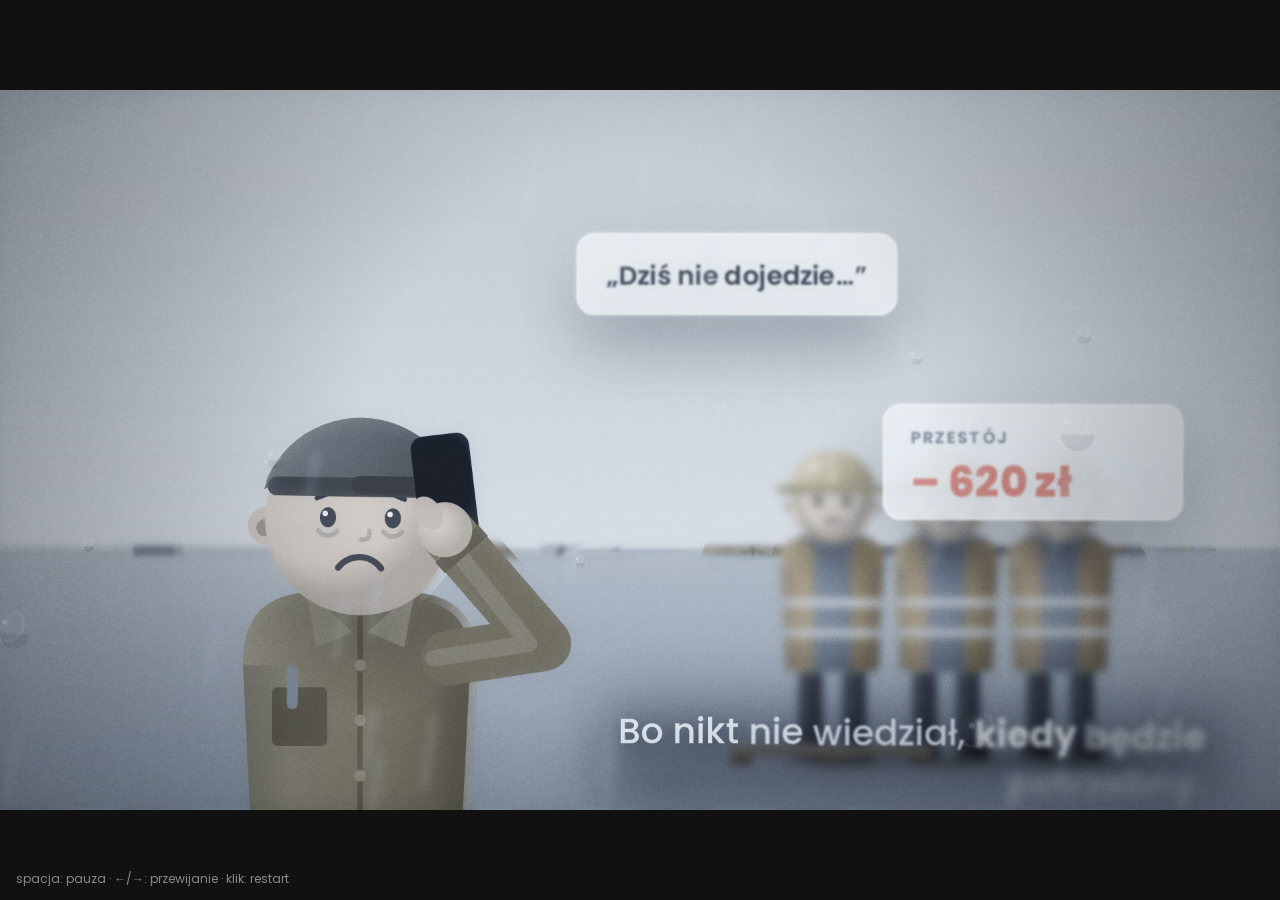
==== commit efe5b7ed: "Dwa światy budowania v3: dynamika, nowy tekst, detale postaci, HDS w 3D, pogodniejsza muzyka - tempo" ====
--- a/motion/budoexpert-dwa-swiaty/film.html
+++ b/motion/budoexpert-dwa-swiaty/film.html
@@ -17,35 +17,36 @@
 <div id="hint">spacja: pauza · ←/→: przewijanie · klik: restart</div>
 <script src="timeline.js"></script>
 <script>
-/* Dźwięki zsynchronizowane z obrazem: [czas od początku ujęcia, nazwa, (długość)].
+/* Dźwięki zsynchronizowane z obrazem: [czas od początku ujęcia w czasie projektowym (design), nazwa, (długość)].
    soundtrack.py czyta ten blok, więc to jedyne miejsce, gdzie są te czasy. */
 const CUES = /*CUES*/{
   "00A": [[0.1, "pencil", 3.3], [0.3, "pianoWarm"]],
   "00B": [[0.0, "drops", 3.4]],
   "01B": [[2.4, "sigh"]],
-  "02A": [[0.0, "lampHum", 3.2]],
-  "02B": [[0.6, "hit"], [1.2, "hit"], [1.8, "hit"]],
-  "03A": [[0.7, "calc"], [0.95, "calc"], [1.15, "calc"], [1.3, "calc"], [2.6, "scribble", 1.3]],
+  "02A": [[0.0, "whip"], [0.0, "lampHum", 3.2]],
+  "02B": [[0.0, "zoomIn"], [0.6, "hit"], [1.2, "hit"], [1.8, "hit"]],
+  "03A": [[0.0, "whip"], [0.7, "calc"], [0.95, "calc"], [1.15, "calc"], [1.3, "calc"], [2.6, "scribble", 1.3]],
   "03B": [[0.0, "childBreath", 3.0]],
   "03C": [[0.5, "sent"]],
-  "04B": [[0.15, "phoneTone", 1.1], [1.0, "counter", 2.6]],
-  "05A": [[2.6, "whoosh"]],
-  "05B": [[0.25, "bell"], [3.0, "doorShut"]],
+  "04B": [[0.0, "whip"], [0.15, "phoneTone", 1.1], [1.0, "counter", 2.6]],
+  "05A": [[0.0, "whip"], [2.6, "whoosh"]],
+  "05B": [[0.0, "whip"], [0.25, "bell"], [3.0, "doorShut"]],
   "06B": [[0.8, "ding"]],
   "06C": [[0.0, "swell"]],
   "07A": [[1.1, "pop"]],
-  "07B": [[1.6, "popCheck"], [2.5, "msgDing"]],
-  "08A": [[0.4, "bright"], [0.8, "bright"], [1.2, "bright"], [2.2, "pop"]],
+  "07B": [[0.0, "zoomIn"], [1.6, "popCheck"], [2.5, "msgDing"]],
+  "08A": [[0.0, "whip"], [0.4, "bright"], [0.8, "bright"], [1.2, "bright"], [2.2, "pop"]],
   "08B": [[0.8, "clap"]],
-  "09A": [[0.0, "plane", 2.4], [1.2, "buzz", 1.5]],
-  "09B": [[1.4, "tap"], [1.55, "confirm"]],
-  "09C": [[0.6, "clink"], [1.8, "clink"], [2.6, "clink"]],
-  "10A": [[0.0, "truck", 1.7], [0.3, "birds", 3.5], [1.7, "hiss"]],
-  "10B": [[0.6, "popCheck"]],
-  "11A": [[0.4, "msgDing"], [2.5, "click"], [2.55, "popCheck"]],
+  "09A": [[0.0, "whip"], [0.0, "plane", 2.4], [1.2, "buzz", 1.5]],
+  "09B": [[0.0, "zoomIn"], [1.4, "tap"], [1.55, "confirm"]],
+  "09C": [[0.0, "whip"], [0.6, "clink"], [1.8, "clink"], [2.6, "clink"]],
+  "10A": [[0.0, "whip"], [0.1, "truck", 1.6], [0.3, "birds", 4.5], [1.55, "brake"], [1.9, "hiss"], [2.2, "hydraulic", 2.4], [4.3, "thudSoft"]],
+  "10B": [[0.0, "impact"], [0.6, "popCheck"]],
+  "11A": [[0.0, "whip"], [0.4, "msgDing"], [2.5, "click"], [2.55, "popCheck"]],
   "11B": [[0.4, "beep"], [1.1, "beep"]],
   "12A": [[0.5, "plink"], [0.8, "plink"], [1.1, "plink"], [1.4, "plink"]],
-  "12B": [[0.0, "whoosh"], [0.9, "chordHit"]]
+  "12B": [[0.0, "whoosh"], [0.9, "chordHit"]],
+  "04A": [[0.0, "impact"]]
 }/*END*/;
 const cue = (id, i) => CUES[id][i][0];
 const SH = {};
@@ -63,51 +64,70 @@
 const SHOT = {}; window.TL.shots.forEach(s => SHOT[s.id] = s);
 const SHOTS = window.TL.shots;
 const OLDW = new Set(['01A', '01B', '02A', '02B', '03A', '03B', '03C', '04A', '04B', '05A', '05B', '06A', '06B']);
-/* przejścia: przenikanie z poprzedniego ujęcia na początku danego ujęcia (s) */
-const TRANS = { '01A': .5, '03B': .35 };
+/* przejścia na początku ujęcia: [typ, długość w s, kierunek] — whip (szybki przelot z motion blurem),
+   zoom (najazd w poprzednie ujęcie), dissolve (przenikanie), flash (twarde cięcie z błyskiem) */
+const TRANS = {
+  '01A': ['dissolve', .5], '02A': ['whip', .4, 1], '02B': ['zoom', .35], '03A': ['whip', .4, -1], '03B': ['dissolve', .35],
+  '04A': ['flash', .35], '04B': ['whip', .35, 1], '05A': ['whip', .4, -1], '05B': ['whip', .35, 1], '06A': ['dissolve', .35],
+  '07B': ['zoom', .35], '08A': ['whip', .4, 1], '08B': ['dissolve', .3], '09A': ['whip', .4, -1], '09B': ['zoom', .3],
+  '09C': ['whip', .4, 1], '10A': ['whip', .4, -1], '10B': ['flash', .25], '11A': ['whip', .4, 1], '11B': ['dissolve', .3], '12A': ['dissolve', .35],
+};
+/* ujęcie gra w czasie projektowym: design/dur razy szybciej */
+function drawShot(ctx, s, uReal) { ctx.save(); (SH[s.id] || ((c) => { c.fillStyle = '#222'; c.fillRect(0, 0, W, H); txt(c, s.id, 960, 560, 80, 700, '#666', 'center'); }))(ctx, uReal * s.design / s.dur, s.design); ctx.restore(); }
 function shotAt(t) { let s = SHOTS[0]; for (const x of SHOTS) if (t >= x.start) s = x; return s; }
 const prevOf = s => SHOTS[SHOTS.indexOf(s) - 1];
 
 const GRAIN = (() => { const c = document.createElement('canvas'); c.width = c.height = 256; const g = c.getContext('2d'), im = g.createImageData(256, 256), r = rng(9);
   for (let i = 0; i < im.data.length; i += 4) { const v = r() * 255; im.data[i] = im.data[i + 1] = im.data[i + 2] = v; im.data[i + 3] = 255; } g.putImageData(im, 0, 0); return c; })();
 const small = document.createElement('canvas'); small.width = 480; small.height = 270; const sg = small.getContext('2d');
-const isOld = (s, u) => OLDW.has(s.id) || (s.id === '00B' && u > 1.2);
+const isOld = (s, u) => OLDW.has(s.id) || (s.id === '00B' && u > .9);
 /* color grading, bloom, winieta, ziarno */
 function post(ctx, t, s, src) {
   const old = isOld(s, t - s.start);
   sg.drawImage(src, 0, 0, 480, 270);
-  ctx.save(); ctx.globalCompositeOperation = 'screen'; ctx.globalAlpha = old ? .2 : .3;
+  ctx.save(); ctx.globalCompositeOperation = 'screen'; ctx.globalAlpha = old ? .26 : .3;
   ctx.filter = `blur(16px) brightness(${old ? .75 : .9}) contrast(2.4)`; ctx.drawImage(small, 0, 0, W, H); ctx.restore();
   ctx.save(); ctx.globalCompositeOperation = 'soft-light';
-  ctx.fillStyle = old ? lin(ctx, 0, 0, 0, H, [[0, 'rgba(120,150,190,.5)'], [1, 'rgba(30,50,80,.6)']]) : lin(ctx, 0, 0, W, H, [[0, 'rgba(255,196,130,.4)'], [1, 'rgba(150,50,140,.25)']]);
+  ctx.fillStyle = old ? lin(ctx, 0, 0, 0, H, [[0, 'rgba(150,170,200,.4)'], [1, 'rgba(60,75,100,.42)']]) : lin(ctx, 0, 0, W, H, [[0, 'rgba(255,196,130,.4)'], [1, 'rgba(150,50,140,.25)']]);
   ctx.fillRect(0, 0, W, H); ctx.restore();
-  ctx.fillStyle = rad(ctx, W / 2, H / 2, 420, 1250, [[0, 'rgba(0,0,0,0)'], [1, old ? 'rgba(6,10,16,.6)' : 'rgba(70,20,60,.3)']]); ctx.fillRect(0, 0, W, H);
+  ctx.fillStyle = rad(ctx, W / 2, H / 2, 420, 1250, [[0, 'rgba(0,0,0,0)'], [1, old ? 'rgba(10,14,22,.45)' : 'rgba(70,20,60,.3)']]); ctx.fillRect(0, 0, W, H);
   ctx.save(); ctx.globalAlpha = old ? .075 : .05; ctx.globalCompositeOperation = 'overlay';
   const r = rng(Math.floor(t * FPS) + 1); ctx.translate(-r() * 256, -r() * 256); ctx.fillStyle = ctx.createPattern(GRAIN, 'repeat'); ctx.fillRect(0, 0, W + 256, H + 256);
   ctx.restore();
   if (t < .4) { ctx.fillStyle = `rgba(12,9,6,${1 - t / .4})`; ctx.fillRect(0, 0, W, H); }
 }
 function renderScene(ctx, t) {
-  const s = shotAt(t), u = t - s.start;
-  ctx.save(); (SH[s.id] || ((c) => { c.fillStyle = '#222'; c.fillRect(0, 0, W, H); txt(c, s.id, 960, 560, 80, 700, '#666', 'center'); }))(ctx, u, s.dur); ctx.restore();
-  const td = TRANS[s.id];
-  if (td && u < td) {
-    const p = prevOf(s), b = getBuf(1);
-    b.g.save(); SH[p.id](b.g, p.dur + u, p.dur); b.g.restore();
-    ctx.save(); ctx.globalAlpha = 1 - E.inOutSine(u / td); ctx.drawImage(b.c, 0, 0); ctx.restore(); relBuf();
+  const s = shotAt(t), u = t - s.start, tr = TRANS[s.id];
+  if (!tr || u >= tr[1]) { drawShot(ctx, s, u); return s; }
+  const [type, td, dir = 1] = tr, p = prevOf(s), e = u / td;
+  if (type === 'whip') {
+    const k = E.inOutCubic(e), off = -dir * W * k;
+    ctx.save(); ctx.translate(off + dir * W, 0); drawShot(ctx, s, u); ctx.restore();
+    ctx.save(); ctx.translate(off, 0); drawShot(ctx, p, p.dur + u); ctx.restore();
+  } else if (type === 'zoom') {
+    const k = E.inCubic(e);
+    ctx.save(); popScale(ctx, lerp(1.25, 1, E.outCubic(e)), W / 2, H / 2); drawShot(ctx, s, u); ctx.restore();
+    const b = getBuf(1); drawShot(b.g, p, p.dur + u);
+    ctx.save(); ctx.globalAlpha = 1 - k; popScale(ctx, lerp(1, 2.4, k), W / 2, H / 2); ctx.drawImage(b.c, 0, 0); ctx.restore(); relBuf();
+  } else if (type === 'flash') {
+    drawShot(ctx, s, u); ctx.fillStyle = `rgba(255,255,255,${.85 * (1 - E.outCubic(e))})`; ctx.fillRect(0, 0, W, H);
+  } else {
+    drawShot(ctx, s, u);
+    const b = getBuf(1); drawShot(b.g, p, p.dur + u);
+    ctx.save(); ctx.globalAlpha = 1 - E.inOutSine(e); ctx.drawImage(b.c, 0, 0); ctx.restore(); relBuf();
   }
   return s;
 }
 const out = document.getElementById('c'), octx = out.getContext('2d');
 const mk = () => { const c = document.createElement('canvas'); c.width = W; c.height = H; return c; };
 const scn = mk(), sctx = scn.getContext('2d'), acc = mk(), actx = acc.getContext('2d');
-const SAMPLES = { '00A': 5, '06C': 3, '10A': 3, '12B': 3 };   // więcej próbek motion blur przy szybkim ruchu
+const SAMPLES = { '00A': 4, '06C': 3, '10A': 2, '12B': 3 };   // więcej próbek motion blur przy szybkim ruchu
 function frame(t, samples = 1, shutter = .5) {
-  const s0 = shotAt(t), end = s0.start + s0.dur - 1e-4;
-  samples = Math.max(samples, SAMPLES[s0.id] || 1);
+  const s0 = shotAt(t), end = s0.start + s0.dur - 1e-4, tr = TRANS[s0.id];
+  samples = Math.max(samples, SAMPLES[s0.id] || 1, tr && tr[0] === 'whip' && t - s0.start < tr[1] ? 5 : 1);
   for (let i = 0; i < samples; i++) {
     const ts = Math.min(end, t + (samples > 1 ? (i / samples) * shutter / FPS : 0));
-    sctx.setTransform(1, 0, 0, 1, 0, 0); sctx.clearRect(0, 0, W, H); bufTop = 0; renderScene(sctx, ts);
+    sctx.setTransform(1, 0, 0, 1, 0, 0); sctx.clearRect(0, 0, W, H); bufTop = 0; FIG_T = ts; renderScene(sctx, ts);
     actx.globalAlpha = 1 / (i + 1); actx.drawImage(scn, 0, 0);
   }
   actx.globalAlpha = 1;
